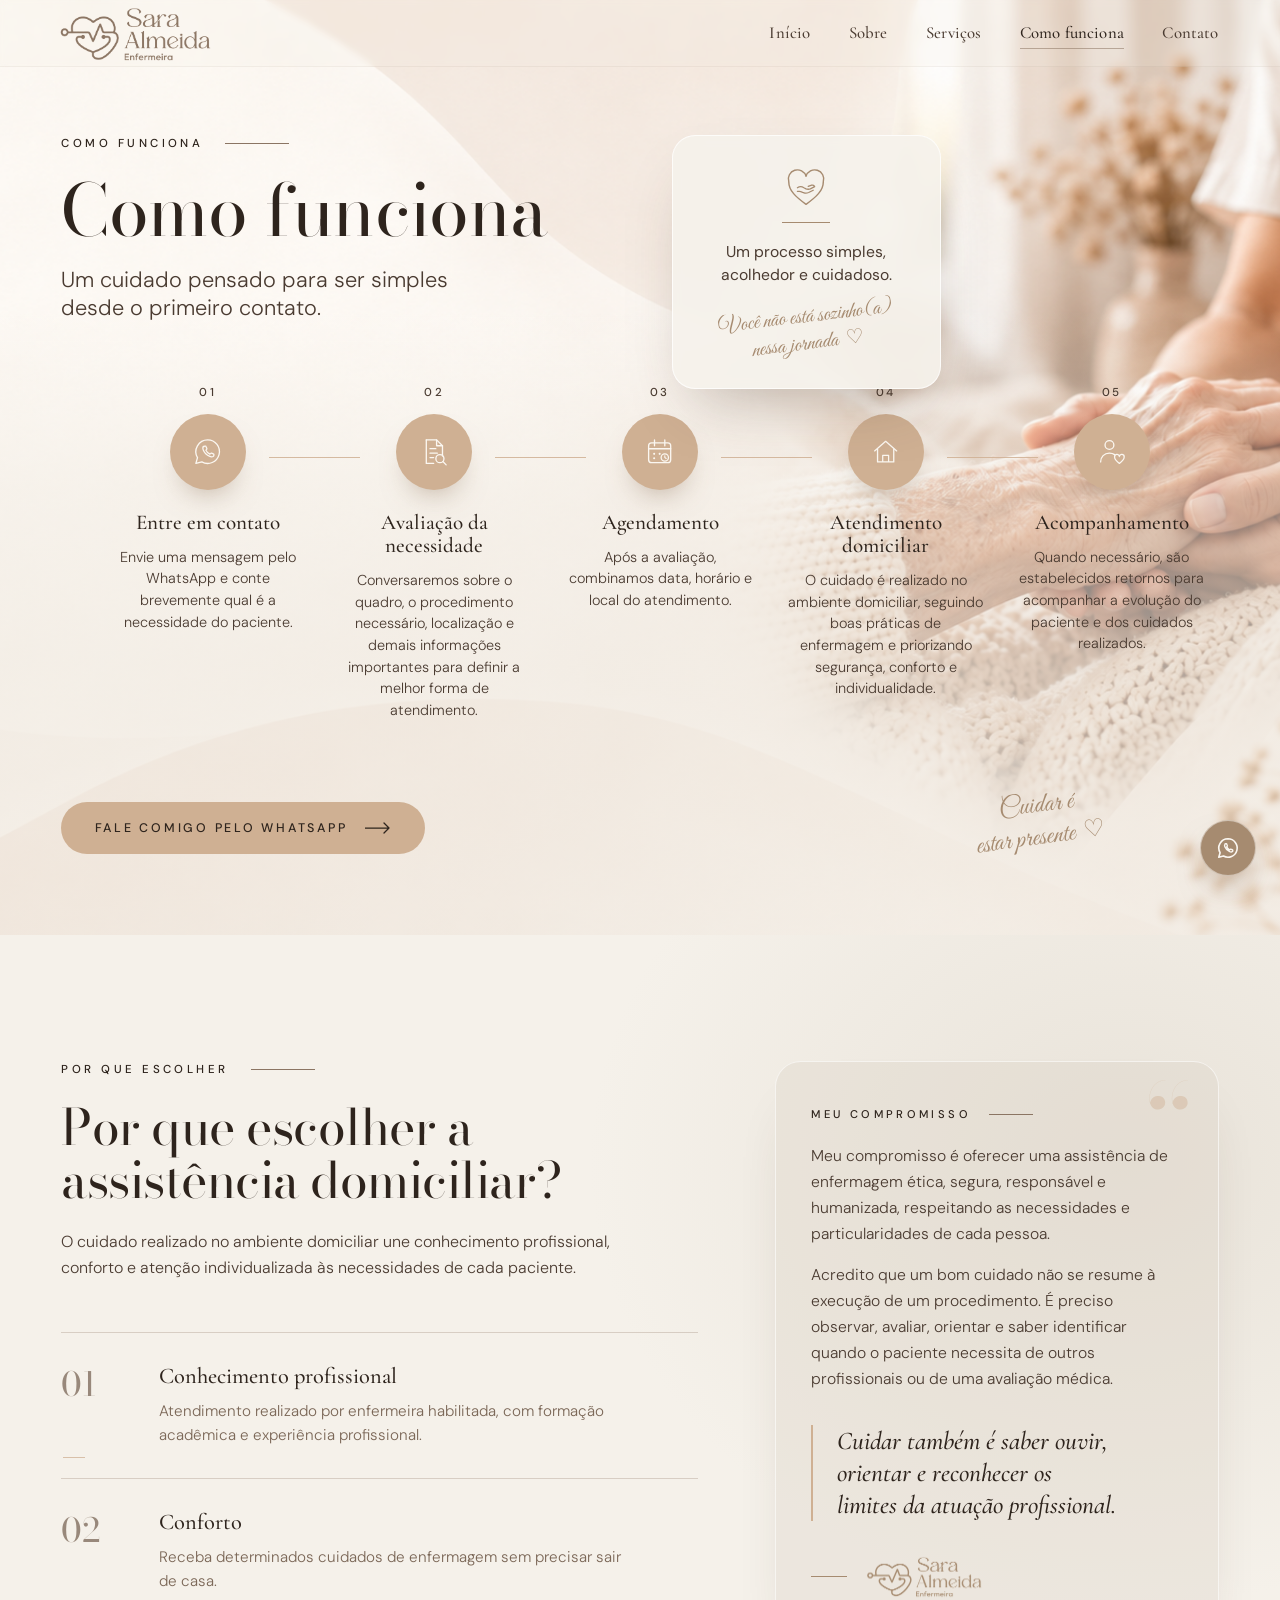
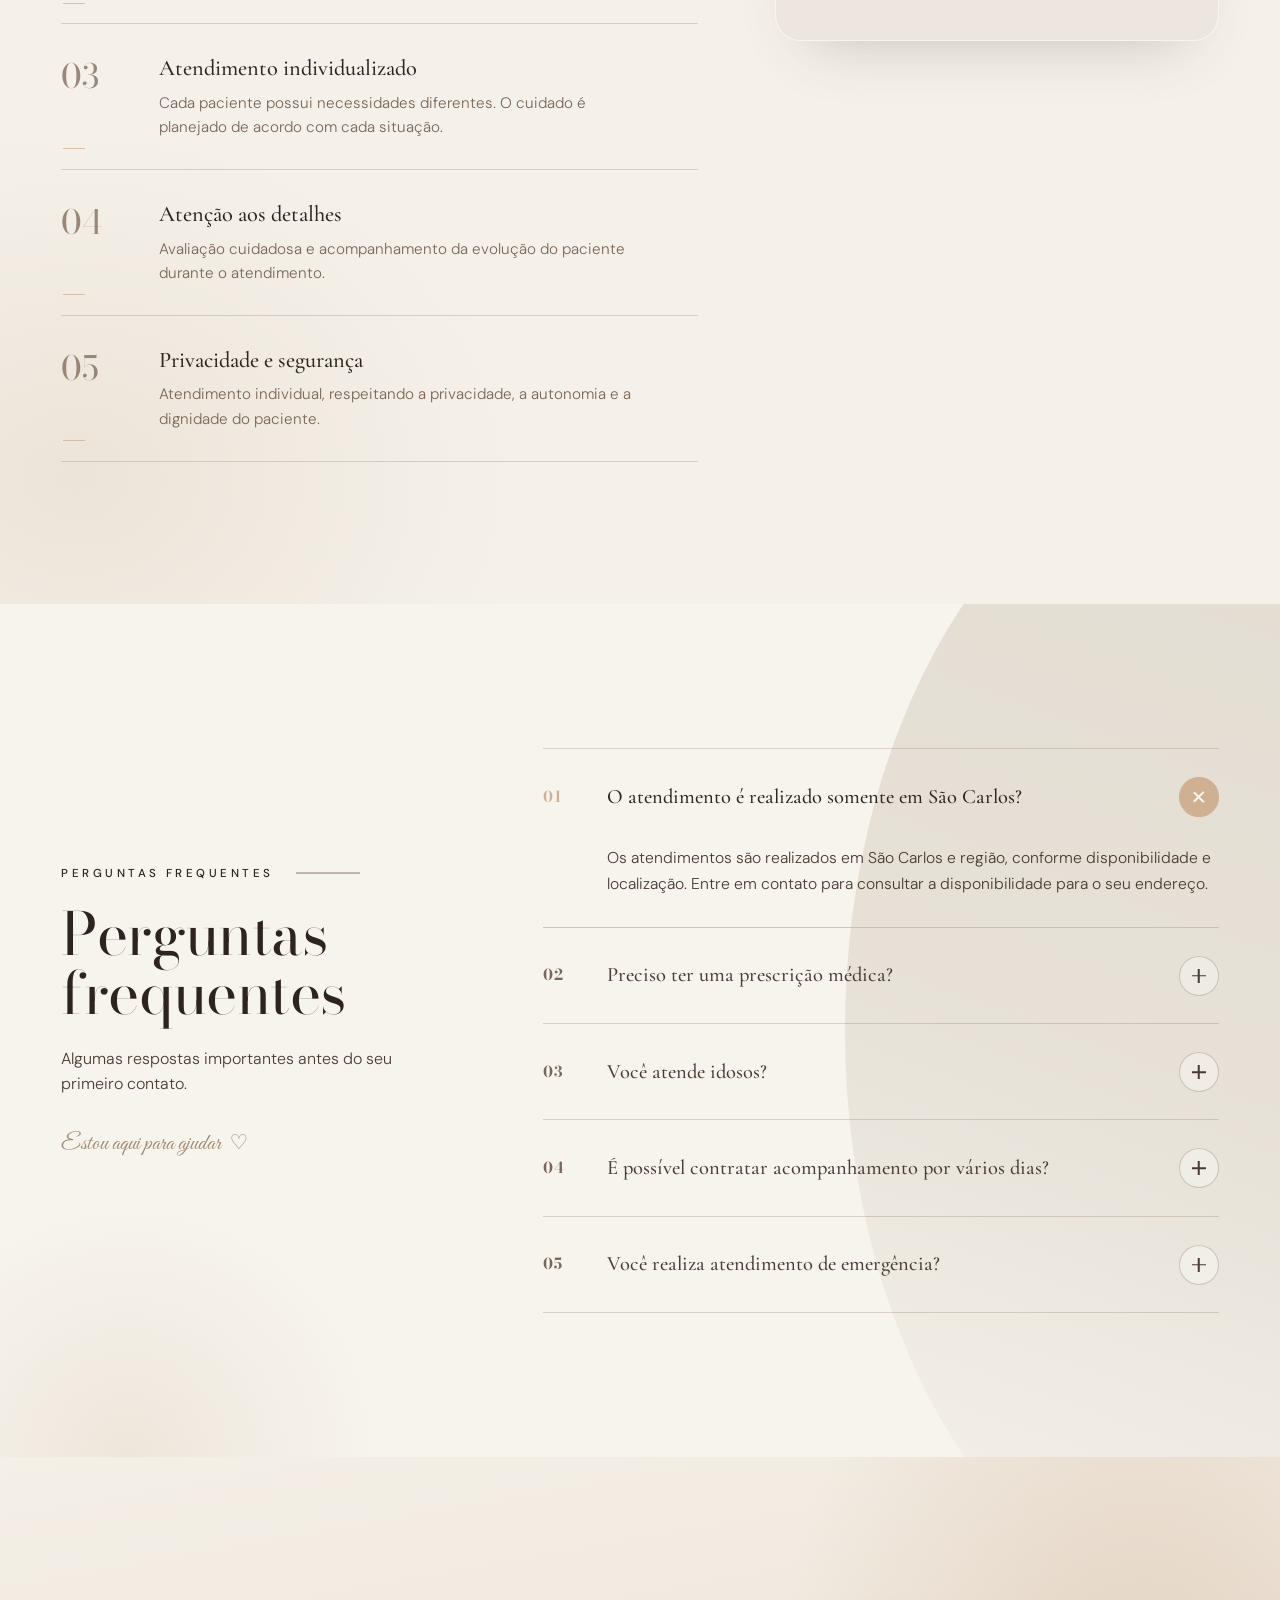
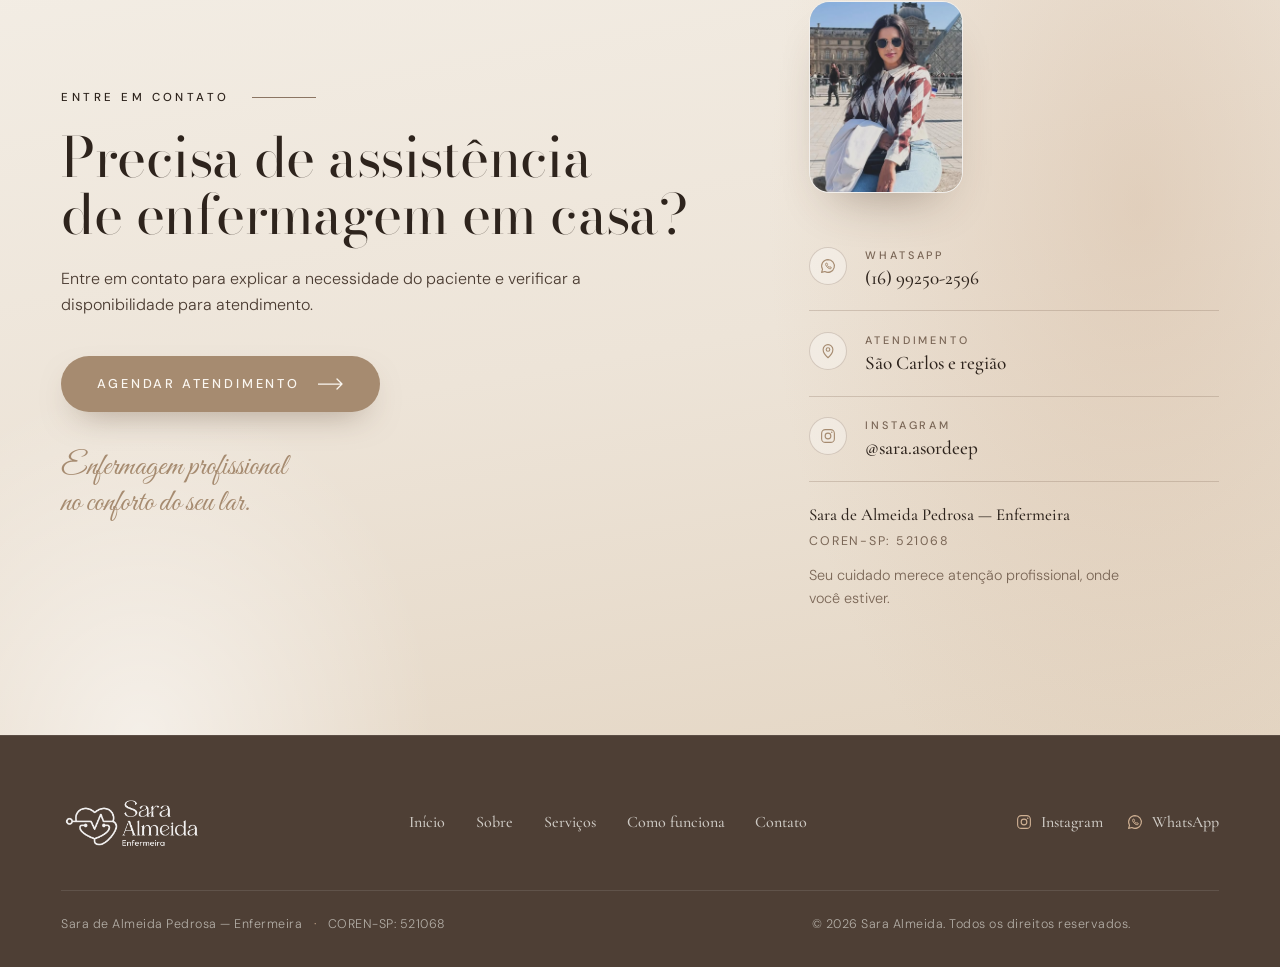
==== atendimento.html @ f7a23e8f "Site Sara Almeida: páginas index e atendimento com seções, carrosséis e animações - index.html: Hero" ====
<!DOCTYPE html>
<html lang="pt-BR">
<head>
  <meta charset="UTF-8">
  <meta name="viewport" content="width=device-width, initial-scale=1">
  <title>Como funciona o atendimento | Sara Almeida Enfermeira</title>
  <meta name="description" content="Entenda como funciona o atendimento domiciliar de enfermagem com Sara Almeida: contato, avaliação, agendamento, atendimento em casa e acompanhamento.">
  <meta name="theme-color" content="#EAE9E4">

  <link rel="preconnect" href="https://fonts.googleapis.com">
  <link rel="preconnect" href="https://fonts.gstatic.com" crossorigin>
  <link href="https://fonts.googleapis.com/css2?family=Cormorant+Garamond:ital,wght@0,400;0,500;0,600;1,400;1,500&family=Bodoni+Moda:opsz,wght@6..96,400;6..96,500&family=DM+Sans:wght@300;400;500&family=Great+Vibes&display=swap" rel="stylesheet">

  <link rel="stylesheet" href="css/styles.css">
</head>
<body class="page-atendimento">

  <!-- ===================== HEADER ===================== -->
  <header class="header" id="header">
    <div class="header__inner container">
      <a class="logo" href="index.html" aria-label="Sara Almeida – Enfermeira. Voltar ao início">
        <span class="logo__img" role="img" aria-hidden="true"></span>
      </a>

      <button class="nav-toggle" type="button" aria-label="Abrir menu" aria-expanded="false" aria-controls="nav">
        <span class="nav-toggle__bar"></span>
        <span class="nav-toggle__bar"></span>
      </button>

      <nav class="nav" id="nav" aria-label="Navegação principal">
        <ul class="nav__list">
          <li class="nav__item"><a class="nav__link" href="index.html">Início</a></li>
          <li class="nav__item"><a class="nav__link" href="index.html#sobre">Sobre</a></li>
          <li class="nav__item"><a class="nav__link" href="index.html#servicos">Serviços</a></li>
          <li class="nav__item"><a class="nav__link" href="atendimento.html#como-funciona">Como funciona</a></li>
          <li class="nav__item"><a class="nav__link" href="atendimento.html#contato">Contato</a></li>
        </ul>
      </nav>
    </div>
  </header>

  <main class="page-main">
    <!-- ===================== COMO FUNCIONA (seção 5) ===================== -->
    <section class="how" id="como-funciona" data-reveal="0.2">
      <div class="how__bg" aria-hidden="true"></div>
      <div class="how__inner container">

        <header class="how__head">
          <p class="how__label reveal reveal--label" style="--d: 0ms">
            <span>Como funciona</span><span class="how__label-line" aria-hidden="true"></span>
          </p>
          <h2 class="how__title reveal reveal--left reveal--quick" style="--d: 120ms">Como funciona</h2>
          <p class="how__subtitle reveal reveal--up-sm" style="--d: 260ms">Um cuidado pensado para ser simples <br class="how__br">desde o primeiro contato.</p>
        </header>

        <aside class="how__card reveal reveal--card" style="--d: 300ms" aria-label="Mensagem de acolhimento">
          <svg class="how__card-icon" viewBox="0 0 64 64" fill="none" aria-hidden="true">
            <path d="M32 56C18 46 8 37 8 24.5A11.5 11.5 0 0 1 32 17a11.5 11.5 0 0 1 24 7.5C56 37 46 46 32 56Z" stroke="currentColor" stroke-width="2" stroke-linejoin="round"/>
            <path d="M20 33c3-2 6-2 9 0l3 1.5c2 .8 4 .8 6 0l6-3c-.6-1.8-2.4-2.6-4.2-2l-4.8 1.6" stroke="currentColor" stroke-width="1.8" stroke-linecap="round" stroke-linejoin="round"/>
            <path d="M20 38h2.5c1.8 0 3.2.6 4.8 1.3l3 1c1.8.4 3.6 0 5.4-.7L42 36.5" stroke="currentColor" stroke-width="1.8" stroke-linecap="round" stroke-linejoin="round"/>
          </svg>
          <span class="how__card-line" aria-hidden="true"></span>
          <p class="how__card-text">Um processo simples, <br>acolhedor e cuidadoso.</p>
          <p class="how__card-script"><span class="how__script-clip">Você não está sozinho(a) <br>nessa jornada <span class="how__heart">♡</span></span></p>
        </aside>

        <ol class="steps" aria-label="Etapas do atendimento">
            <li class="step" style="--d: 350ms">
              <span class="step__num" aria-hidden="true">01</span>
              <span class="step__circle"><svg viewBox="0 0 48 48" fill="none" aria-hidden="true"><path d="M24 8a16 16 0 0 0-13.8 24.1L8 40l8.1-2.1A16 16 0 1 0 24 8Z" stroke="currentColor" stroke-width="1.8" stroke-linejoin="round"/><path d="M18.5 17.5c.4-.9 1-1 1.6-1h1c.4 0 .7.3.8.7l1 2.6c.1.4 0 .8-.3 1.1l-1 1.1c1.2 2.4 3 4.2 5.4 5.4l1.1-1c.3-.3.7-.4 1.1-.3l2.6 1c.4.1.7.4.7.8v1c0 .6-.1 1.2-1 1.6-1.4.7-3 .6-4.6 0-4.3-1.7-7.4-4.8-9-9-.6-1.6-.7-3.2 0-4.6Z" stroke="currentColor" stroke-width="1.7" stroke-linejoin="round"/></svg></span>
              <h3 class="step__title">Entre em contato</h3>
              <p class="step__text">Envie uma mensagem pelo WhatsApp e conte brevemente qual é a necessidade do paciente.</p>
            </li>
            <li class="step" style="--d: 550ms">
              <span class="step__num" aria-hidden="true">02</span>
              <span class="step__circle"><svg viewBox="0 0 48 48" fill="none" aria-hidden="true"><path d="M14 8h14l8 8v14" stroke="currentColor" stroke-width="1.8" stroke-linecap="round" stroke-linejoin="round"/><path d="M28 8v8h8M14 8v32h10" stroke="currentColor" stroke-width="1.8" stroke-linecap="round" stroke-linejoin="round"/><path d="M19 20h8M19 26h10M19 32h5" stroke="currentColor" stroke-width="1.7" stroke-linecap="round"/><circle cx="32.5" cy="33.5" r="5.5" stroke="currentColor" stroke-width="1.8"/><path d="m36.5 37.5 4.5 4.5" stroke="currentColor" stroke-width="1.8" stroke-linecap="round"/></svg></span>
              <h3 class="step__title">Avaliação da necessidade</h3>
              <p class="step__text">Conversaremos sobre o quadro, o procedimento necessário, localização e demais informações importantes para definir a melhor forma de atendimento.</p>
            </li>
            <li class="step" style="--d: 750ms">
              <span class="step__num" aria-hidden="true">03</span>
              <span class="step__circle"><svg viewBox="0 0 48 48" fill="none" aria-hidden="true"><rect x="9" y="12" width="30" height="27" rx="4" stroke="currentColor" stroke-width="1.8"/><path d="M9 20h30M17 8v8M31 8v8" stroke="currentColor" stroke-width="1.8" stroke-linecap="round"/><circle cx="16.5" cy="27" r="1.4" fill="currentColor"/><circle cx="24" cy="27" r="1.4" fill="currentColor"/><circle cx="16.5" cy="33" r="1.4" fill="currentColor"/><circle cx="31" cy="32" r="5" stroke="currentColor" stroke-width="1.7"/><path d="M31 29.5V32l1.8 1.2" stroke="currentColor" stroke-width="1.5" stroke-linecap="round"/></svg></span>
              <h3 class="step__title">Agendamento</h3>
              <p class="step__text">Após a avaliação, combinamos data, horário e local do atendimento.</p>
            </li>
            <li class="step" style="--d: 950ms">
              <span class="step__num" aria-hidden="true">04</span>
              <span class="step__circle"><svg viewBox="0 0 48 48" fill="none" aria-hidden="true"><path d="M9 23 24 10l15 13" stroke="currentColor" stroke-width="1.8" stroke-linecap="round" stroke-linejoin="round"/><path d="M13 20.5V38h22V20.5" stroke="currentColor" stroke-width="1.8" stroke-linecap="round" stroke-linejoin="round"/><path d="M20 38v-9h8v9" stroke="currentColor" stroke-width="1.7" stroke-linejoin="round"/></svg></span>
              <h3 class="step__title">Atendimento domiciliar</h3>
              <p class="step__text">O cuidado é realizado no ambiente domiciliar, seguindo boas práticas de enfermagem e priorizando segurança, conforto e individualidade.</p>
            </li>
            <li class="step" style="--d: 1150ms">
              <span class="step__num" aria-hidden="true">05</span>
              <span class="step__circle"><svg viewBox="0 0 48 48" fill="none" aria-hidden="true"><circle cx="21" cy="15" r="6" stroke="currentColor" stroke-width="1.8"/><path d="M9 38c0-7 5-12 12-12 3 0 5 .7 7 2" stroke="currentColor" stroke-width="1.8" stroke-linecap="round"/><path d="M34.5 40c-4-3-6.5-5.5-6.5-8.4a3.2 3.2 0 0 1 6.5-1 3.2 3.2 0 0 1 6.5 1c0 2.9-2.5 5.4-6.5 8.4Z" stroke="currentColor" stroke-width="1.7" stroke-linejoin="round"/></svg></span>
              <h3 class="step__title">Acompanhamento</h3>
              <p class="step__text">Quando necessário, são estabelecidos retornos para acompanhar a evolução do paciente e dos cuidados realizados.</p>
            </li>
        </ol>

        <div class="how__footer">
          <a class="btn btn--about btn--how reveal reveal--cta" style="--d: 1500ms" href="https://wa.me/5516992502596" target="_blank" rel="noopener noreferrer" aria-label="Fale comigo pelo WhatsApp (abre em nova aba)">
            <span class="btn__label">Fale comigo pelo WhatsApp</span>
            <svg class="btn__arrow" width="26" height="12" viewBox="0 0 26 12" fill="none" aria-hidden="true">
              <path d="M0 6h24M19 1l5 5-5 5" stroke="currentColor" stroke-width="1.25" stroke-linecap="round" stroke-linejoin="round"/>
            </svg>
          </a>
          <p class="how__script" aria-hidden="true"><span class="how__script-clip">Cuidar é <br>estar presente <span class="how__heart">♡</span></span></p>
        </div>

      </div>
    </section>

    <!-- ===================== PRÓXIMAS SEÇÕES (estrutura reservada) ===================== -->
    <!-- ===================== POR QUE ESCOLHER + MEU COMPROMISSO (seção 6) ===================== -->
    <section class="why" id="diferenciais" data-reveal="0.2">
      <div class="why__inner container">

        <div class="why__content">
          <p class="why__label reveal reveal--label-sm" style="--d: 0ms">
            <span>Por que escolher</span><span class="why__label-line" aria-hidden="true"></span>
          </p>
          <h2 class="why__title reveal reveal--left reveal--quick" style="--d: 120ms">Por que escolher a <br class="why__br">assistência domiciliar?</h2>
          <p class="why__intro reveal reveal--up-xs" style="--d: 240ms">O cuidado realizado no ambiente domiciliar une conhecimento profissional, conforto e atenção individualizada às necessidades de cada paciente.</p>

          <ol class="why__list" aria-label="Diferenciais da assistência domiciliar">
            <li class="why__item" style="--d: 300ms">
              <span class="why__num" aria-hidden="true">01</span>
              <div class="why__body">
                <h3 class="why__item-title">Conhecimento profissional</h3>
                <p class="why__item-text">Atendimento realizado por enfermeira habilitada, com formação acadêmica e experiência profissional.</p>
              </div>
            </li>
            <li class="why__item" style="--d: 430ms">
              <span class="why__num" aria-hidden="true">02</span>
              <div class="why__body">
                <h3 class="why__item-title">Conforto</h3>
                <p class="why__item-text">Receba determinados cuidados de enfermagem sem precisar sair de casa.</p>
              </div>
            </li>
            <li class="why__item" style="--d: 560ms">
              <span class="why__num" aria-hidden="true">03</span>
              <div class="why__body">
                <h3 class="why__item-title">Atendimento individualizado</h3>
                <p class="why__item-text">Cada paciente possui necessidades diferentes. O cuidado é planejado de acordo com cada situação.</p>
              </div>
            </li>
            <li class="why__item" style="--d: 690ms">
              <span class="why__num" aria-hidden="true">04</span>
              <div class="why__body">
                <h3 class="why__item-title">Atenção aos detalhes</h3>
                <p class="why__item-text">Avaliação cuidadosa e acompanhamento da evolução do paciente durante o atendimento.</p>
              </div>
            </li>
            <li class="why__item" style="--d: 820ms">
              <span class="why__num" aria-hidden="true">05</span>
              <div class="why__body">
                <h3 class="why__item-title">Privacidade e segurança</h3>
                <p class="why__item-text">Atendimento individual, respeitando a privacidade, a autonomia e a dignidade do paciente.</p>
              </div>
            </li>
          </ol>
        </div>

        <aside class="why__aside">
          <div class="commit reveal reveal--commit" id="compromisso" style="--d: 320ms">
            <span class="commit__quote" aria-hidden="true">“</span>
            <p class="commit__label">
              <span>Meu compromisso</span><span class="commit__label-line" aria-hidden="true"></span>
            </p>
            <p class="commit__text">Meu compromisso é oferecer uma assistência de enfermagem ética, segura, responsável e humanizada, respeitando as necessidades e particularidades de cada pessoa.</p>
            <p class="commit__text">Acredito que um bom cuidado não se resume à execução de um procedimento. É preciso observar, avaliar, orientar e saber identificar quando o paciente necessita de outros profissionais ou de uma avaliação médica.</p>
            <blockquote class="commit__highlight">
              <p class="commit__clip">Cuidar também é saber ouvir, orientar e reconhecer os limites da atuação profissional.</p>
            </blockquote>
            <p class="commit__sign">
              <span class="commit__logo" role="img" aria-label="Sara Almeida, Enfermeira"></span>
            </p>
          </div>
        </aside>

      </div>
    </section>
    <!-- ===================== PERGUNTAS FREQUENTES (seção 7) ===================== -->
    <section class="faq" id="faq" data-reveal="0.2">
      <div class="faq__inner container">

        <div class="faq__head">
          <p class="faq__label reveal reveal--label-sm" style="--d: 0ms">
            <span>Perguntas frequentes</span><span class="faq__label-line" aria-hidden="true"></span>
          </p>
          <h2 class="faq__title reveal reveal--left reveal--quick" style="--d: 120ms">Perguntas <br class="faq__br">frequentes</h2>
          <p class="faq__support reveal reveal--up-xs" style="--d: 240ms">Algumas respostas importantes antes do seu primeiro contato.</p>
          <p class="faq__script reveal reveal--up-xs" style="--d: 420ms" aria-hidden="true">Estou aqui para ajudar <span class="faq__heart">♡</span></p>
        </div>

        <div class="faq__list-wrap">
          <ol class="faq__list">
            <li class="faq__item is-open" style="--d: 250ms">
              <h3 class="faq__heading">
                <button class="faq__trigger" type="button" id="faq-q1" aria-expanded="true" aria-controls="faq-a1">
                  <span class="faq__num" aria-hidden="true">01</span>
                  <span class="faq__question">O atendimento é realizado somente em São Carlos?</span>
                  <span class="faq__icon" aria-hidden="true"><span></span><span></span></span>
                </button>
              </h3>
              <div class="faq__panel" id="faq-a1" role="region" aria-labelledby="faq-q1">
                <div class="faq__panel-inner">
                  <p class="faq__answer">Os atendimentos são realizados em São Carlos e região, conforme disponibilidade e localização. Entre em contato para consultar a disponibilidade para o seu endereço.</p>
                </div>
              </div>
            </li>
            <li class="faq__item" style="--d: 370ms">
              <h3 class="faq__heading">
                <button class="faq__trigger" type="button" id="faq-q2" aria-expanded="false" aria-controls="faq-a2">
                  <span class="faq__num" aria-hidden="true">02</span>
                  <span class="faq__question">Preciso ter uma prescrição médica?</span>
                  <span class="faq__icon" aria-hidden="true"><span></span><span></span></span>
                </button>
              </h3>
              <div class="faq__panel" id="faq-a2" role="region" aria-labelledby="faq-q2" aria-hidden="true">
                <div class="faq__panel-inner">
                  <p class="faq__answer">A necessidade de prescrição depende do procedimento ou cuidado solicitado. Durante o contato inicial, será orientado quais documentos e informações são necessários para cada atendimento.</p>
                </div>
              </div>
            </li>
            <li class="faq__item" style="--d: 490ms">
              <h3 class="faq__heading">
                <button class="faq__trigger" type="button" id="faq-q3" aria-expanded="false" aria-controls="faq-a3">
                  <span class="faq__num" aria-hidden="true">03</span>
                  <span class="faq__question">Você atende idosos?</span>
                  <span class="faq__icon" aria-hidden="true"><span></span><span></span></span>
                </button>
              </h3>
              <div class="faq__panel" id="faq-a3" role="region" aria-labelledby="faq-q3" aria-hidden="true">
                <div class="faq__panel-inner">
                  <p class="faq__answer">Sim. A assistência domiciliar pode ser realizada para idosos que necessitem de cuidados de enfermagem, desde que a necessidade esteja dentro do escopo do atendimento oferecido.</p>
                </div>
              </div>
            </li>
            <li class="faq__item" style="--d: 610ms">
              <h3 class="faq__heading">
                <button class="faq__trigger" type="button" id="faq-q4" aria-expanded="false" aria-controls="faq-a4">
                  <span class="faq__num" aria-hidden="true">04</span>
                  <span class="faq__question">É possível contratar acompanhamento por vários dias?</span>
                  <span class="faq__icon" aria-hidden="true"><span></span><span></span></span>
                </button>
              </h3>
              <div class="faq__panel" id="faq-a4" role="region" aria-labelledby="faq-q4" aria-hidden="true">
                <div class="faq__panel-inner">
                  <p class="faq__answer">Sim, dependendo da necessidade do paciente. O formato do acompanhamento é definido após avaliação da demanda.</p>
                </div>
              </div>
            </li>
            <li class="faq__item faq__item--alert" style="--d: 730ms">
              <h3 class="faq__heading">
                <button class="faq__trigger" type="button" id="faq-q5" aria-expanded="false" aria-controls="faq-a5">
                  <span class="faq__num" aria-hidden="true">05</span>
                  <span class="faq__question">Você realiza atendimento de emergência?</span>
                  <span class="faq__icon" aria-hidden="true"><span></span><span></span></span>
                </button>
              </h3>
              <div class="faq__panel" id="faq-a5" role="region" aria-labelledby="faq-q5" aria-hidden="true">
                <div class="faq__panel-inner">
                  <p class="faq__answer"><svg class="faq__alert-icon" viewBox="0 0 24 24" fill="none" aria-hidden="true"><circle cx="12" cy="12" r="10" stroke="currentColor" stroke-width="1.4"/><path d="M12 7.5v5.5" stroke="currentColor" stroke-width="1.6" stroke-linecap="round"/><circle cx="12" cy="16.4" r="0.9" fill="currentColor"/></svg> Não. A assistência domiciliar não substitui um serviço de emergência. Em situações de urgência ou emergência, deve-se procurar imediatamente um serviço de atendimento emergencial ou acionar o <strong>SAMU pelo 192</strong>.</p>
                </div>
              </div>
            </li>
          </ol>
        </div>

      </div>
    </section>
    <!-- ===================== CONTATO / CTA FINAL (seção 8) ===================== -->
    <section class="contact" id="contato" data-reveal="0.2">
      <div class="contact__inner container">

        <div class="contact__main">
          <p class="contact__label reveal reveal--label-sm" style="--d: 0ms">
            <span>Entre em contato</span><span class="contact__label-line" aria-hidden="true"></span>
          </p>
          <h2 class="contact__title reveal reveal--left reveal--quick" style="--d: 120ms">Precisa de assistência <br class="contact__br">de enfermagem em casa?</h2>
          <p class="contact__text reveal reveal--up-xs" style="--d: 240ms">Entre em contato para explicar a necessidade do paciente e verificar a disponibilidade para atendimento.</p>

          <a class="btn btn--cta reveal reveal--cta" style="--d: 380ms" href="https://wa.me/5516992502596" target="_blank" rel="noopener noreferrer" aria-label="Agendar atendimento pelo WhatsApp">
            <span class="btn__label">Agendar atendimento</span>
            <svg class="btn__arrow" width="26" height="12" viewBox="0 0 26 12" fill="none" aria-hidden="true">
              <path d="M0 6h24M19 1l5 5-5 5" stroke="currentColor" stroke-width="1.25" stroke-linecap="round" stroke-linejoin="round"/>
            </svg>
          </a>

          <p class="contact__script reveal reveal--up-xs" style="--d: 560ms">Enfermagem profissional <br class="contact__br-script">no conforto do seu lar.</p>
        </div>

        <aside class="contact__aside" aria-label="Informações de contato">
          <figure class="contact__portrait reveal reveal--card" style="--d: 200ms">
            <img src="Assets/img - Sara - 1.jpeg" alt="Sara Almeida, enfermeira" style="object-position: 50% 18%" loading="lazy" decoding="async">
          </figure>

          <ul class="contact__list">
            <li class="contact__item" style="--d: 300ms">
              <span class="contact__icon" aria-hidden="true"><svg viewBox="0 0 24 24" fill="none" aria-hidden="true"><path d="M12 3.5a8.5 8.5 0 0 0-7.3 12.8L3.5 20.5l4.3-1.1A8.5 8.5 0 1 0 12 3.5Z" stroke="currentColor" stroke-width="1.5" stroke-linejoin="round"/><path d="M9.1 8.6c.2-.5.5-.5.8-.5h.5c.2 0 .4.1.5.4l.5 1.3c.1.2 0 .4-.1.6l-.5.6c.6 1.2 1.5 2.1 2.7 2.7l.6-.5c.2-.2.4-.2.6-.1l1.3.5c.3.1.4.3.4.5v.5c0 .3-.1.6-.5.8-.7.4-1.5.3-2.3 0-2.1-.9-3.7-2.4-4.5-4.5-.3-.8-.4-1.6 0-2.3Z" stroke="currentColor" stroke-width="1.3" stroke-linejoin="round"/></svg></span>
              <div>
                <span class="contact__key">WhatsApp</span>
                <a class="contact__value" href="https://wa.me/5516992502596" target="_blank" rel="noopener noreferrer" aria-label="Falar com Sara pelo WhatsApp: (16) 99250-2596 (abre em nova aba)">(16) 99250-2596</a>
              </div>
            </li>
            <li class="contact__item" style="--d: 420ms">
              <span class="contact__icon" aria-hidden="true"><svg viewBox="0 0 24 24" fill="none" aria-hidden="true"><path d="M12 21s6.5-5.6 6.5-11A6.5 6.5 0 0 0 5.5 10c0 5.4 6.5 11 6.5 11Z" stroke="currentColor" stroke-width="1.5" stroke-linejoin="round"/><circle cx="12" cy="10" r="2.4" stroke="currentColor" stroke-width="1.5"/></svg></span>
              <div>
                <span class="contact__key">Atendimento</span>
                <span class="contact__value">São Carlos e região</span>
              </div>
            </li>
            <li class="contact__item" style="--d: 540ms">
              <span class="contact__icon" aria-hidden="true"><svg viewBox="0 0 24 24" fill="none" aria-hidden="true"><rect x="3.5" y="3.5" width="17" height="17" rx="5" stroke="currentColor" stroke-width="1.5"/><circle cx="12" cy="12" r="3.8" stroke="currentColor" stroke-width="1.5"/><circle cx="17" cy="7" r="1" fill="currentColor"/></svg></span>
              <div>
                <span class="contact__key">Instagram</span>
                <a class="contact__value" href="https://www.instagram.com/sara.asordeep?stkn=MTVyc2oydzE3dmZpdg==" target="_blank" rel="noopener noreferrer" aria-label="Instagram @sara.asordeep (abre em nova aba)">@sara.asordeep</a>
              </div>
            </li>
          </ul>

          <div class="contact__pro contact__item" style="--d: 660ms">
            <p class="contact__name">Sara de Almeida Pedrosa — Enfermeira</p>
            <p class="contact__coren">COREN-SP: 521068</p>
            <p class="contact__note">Seu cuidado merece atenção profissional, onde você estiver.</p>
          </div>
        </aside>

      </div>
    </section>
  </main>

  <!-- ===================== FOOTER ===================== -->
  <footer class="footer">
    <div class="footer__inner container">
      <div class="footer__top">
        <a class="footer__brand" href="index.html" aria-label="Sara Almeida – Enfermeira. Voltar ao início">
          <img class="footer__logo" src="Assets/img-logo.png" alt="Sara Almeida, Enfermeira">
        </a>

        <nav class="footer__nav" aria-label="Navegação do rodapé">
          <a href="index.html">Início</a>
          <a href="index.html#sobre">Sobre</a>
          <a href="index.html#servicos">Serviços</a>
          <a href="atendimento.html#como-funciona">Como funciona</a>
          <a href="atendimento.html#contato">Contato</a>
        </nav>

        <div class="footer__social">
          <a href="https://www.instagram.com/sara.asordeep?stkn=MTVyc2oydzE3dmZpdg==" target="_blank" rel="noopener noreferrer" aria-label="Instagram @sara.asordeep (abre em nova aba)"><svg viewBox="0 0 24 24" fill="none" aria-hidden="true"><rect x="3.5" y="3.5" width="17" height="17" rx="5" stroke="currentColor" stroke-width="1.5"/><circle cx="12" cy="12" r="3.8" stroke="currentColor" stroke-width="1.5"/><circle cx="17" cy="7" r="1" fill="currentColor"/></svg><span>Instagram</span></a>
          <a href="https://wa.me/5516992502596" target="_blank" rel="noopener noreferrer" aria-label="Falar com Sara pelo WhatsApp (abre em nova aba)"><svg viewBox="0 0 24 24" fill="none" aria-hidden="true"><path d="M12 3.5a8.5 8.5 0 0 0-7.3 12.8L3.5 20.5l4.3-1.1A8.5 8.5 0 1 0 12 3.5Z" stroke="currentColor" stroke-width="1.5" stroke-linejoin="round"/><path d="M9.1 8.6c.2-.5.5-.5.8-.5h.5c.2 0 .4.1.5.4l.5 1.3c.1.2 0 .4-.1.6l-.5.6c.6 1.2 1.5 2.1 2.7 2.7l.6-.5c.2-.2.4-.2.6-.1l1.3.5c.3.1.4.3.4.5v.5c0 .3-.1.6-.5.8-.7.4-1.5.3-2.3 0-2.1-.9-3.7-2.4-4.5-4.5-.3-.8-.4-1.6 0-2.3Z" stroke="currentColor" stroke-width="1.3" stroke-linejoin="round"/></svg><span>WhatsApp</span></a>
        </div>
      </div>

      <div class="footer__bottom">
        <p class="footer__pro">Sara de Almeida Pedrosa — Enfermeira <span class="footer__sep" aria-hidden="true">·</span> COREN-SP: 521068</p>
        <p class="footer__copy">© 2026 Sara Almeida. Todos os direitos reservados.</p>
      </div>
    </div>
  </footer>

  <!-- WhatsApp flutuante -->
  <a class="wa-float" href="https://wa.me/5516992502596" target="_blank" rel="noopener noreferrer" aria-label="Falar com Sara pelo WhatsApp"><svg viewBox="0 0 24 24" fill="none" aria-hidden="true"><path d="M12 3.5a8.5 8.5 0 0 0-7.3 12.8L3.5 20.5l4.3-1.1A8.5 8.5 0 1 0 12 3.5Z" stroke="currentColor" stroke-width="1.5" stroke-linejoin="round"/><path d="M9.1 8.6c.2-.5.5-.5.8-.5h.5c.2 0 .4.1.5.4l.5 1.3c.1.2 0 .4-.1.6l-.5.6c.6 1.2 1.5 2.1 2.7 2.7l.6-.5c.2-.2.4-.2.6-.1l1.3.5c.3.1.4.3.4.5v.5c0 .3-.1.6-.5.8-.7.4-1.5.3-2.3 0-2.1-.9-3.7-2.4-4.5-4.5-.3-.8-.4-1.6 0-2.3Z" stroke="currentColor" stroke-width="1.3" stroke-linejoin="round"/></svg></a>

  <script src="js/main.js" defer></script>
</body>
</html>
---- css/styles.css ----
@charset "UTF-8";

/* =====================================================================
   TOKENS
   ===================================================================== */
:root {
  /* Identidade */
  --sand: #D9D1C4;
  --linen: #DFD9CD;
  --caramel: #CFB093;
  --taupe: #D6C2AA;
  --ivory: #EAE9E4;

  /* Derivados */
  --cream: #F5F1EA;
  --cream-rgb: 240, 234, 225;
  --caramel-deep: #A68B70;
  --caramel-deeper: #957A5F;
  --caramel-hover: #C4A385;

  --ink: #2E241D;
  --ink-soft: #4A3B31;
  --ink-muted: #7A6656;
  --ink-line: #8B7563;

  /* Tipografia */
  --font-serif: "Cormorant Garamond", "Times New Roman", serif;
  --font-display: "Bodoni Moda", "Didot", "Cormorant Garamond", serif;
  --font-sans: "DM Sans", system-ui, -apple-system, "Segoe UI", sans-serif;
  --font-script: "Great Vibes", cursive;

  /* Layout */
  --gutter: clamp(20px, 4.8vw, 80px);
  --header-h: clamp(64px, 5.2vw, 76px);

  /* Motion */
  --ease-out: cubic-bezier(0.16, 1, 0.3, 1);
  --dur: 1000ms;
}

/* =====================================================================
   BASE
   ===================================================================== */
*, *::before, *::after { box-sizing: border-box; }

html {
  scroll-behavior: smooth;
  -webkit-text-size-adjust: 100%;
}

body {
  margin: 0;
  font-family: var(--font-sans);
  font-weight: 400;
  color: var(--ink);
  background: var(--cream);
  line-height: 1.5;
  overflow-x: hidden;
  -webkit-font-smoothing: antialiased;
  -moz-osx-font-smoothing: grayscale;
}

img { display: block; max-width: 100%; }
a { color: inherit; text-decoration: none; }
ul { margin: 0; padding: 0; list-style: none; }
h1, h2, p { margin: 0; }
button { font: inherit; color: inherit; background: none; border: 0; padding: 0; cursor: pointer; }

:focus-visible {
  outline: 2px solid var(--caramel-deep);
  outline-offset: 4px;
  border-radius: 4px;
}

.container {
  width: 100%;
  padding-inline: var(--gutter);
}

/* =====================================================================
   ENTRADA DE PÁGINA (index ↔ atendimento)
   ===================================================================== */
.page-main {
  opacity: 0;
  transform: translateY(8px);
  transition: opacity 600ms var(--ease-out), transform 600ms var(--ease-out);
}
.is-page-ready .page-main { opacity: 1; transform: none; }

/* Seções ainda não construídas em atendimento.html */
.upcoming:empty { display: block; }

/* =====================================================================
   HEADER
   ===================================================================== */
.header {
  position: fixed;
  inset: 0 0 auto 0;
  z-index: 50;
  height: var(--header-h);
  background: rgba(var(--cream-rgb), 0.16);
  -webkit-backdrop-filter: blur(3px);
  backdrop-filter: blur(3px);
  border-bottom: 1px solid rgba(80, 60, 45, 0.05);
  transition: background 500ms ease, box-shadow 500ms ease, backdrop-filter 500ms ease;
}
.header.is-scrolled {
  background: rgba(var(--cream-rgb), 0.82);
  -webkit-backdrop-filter: blur(12px);
  backdrop-filter: blur(12px);
  box-shadow: 0 1px 24px rgba(60, 40, 25, 0.06);
}

.header__inner {
  height: 100%;
  display: flex;
  align-items: center;
  justify-content: space-between;
  gap: 24px;
}

/* Logo (asset branco tingido via mask para reproduzir o marrom da referência) */
.logo {
  display: block;
  flex: 0 0 auto;
  margin-left: -6px;                        /* compensa o respiro interno do PNG da logo */
  opacity: 0;
  transform: translateY(-14px);
  transition: opacity 900ms var(--ease-out), transform 900ms var(--ease-out);
}
.logo__img {
  display: block;
  width: clamp(150px, 12.5vw, 184px);
  aspect-ratio: 1958 / 803;
  background-color: var(--ink-line);
  -webkit-mask: url("../Assets/img-logo.png") center / contain no-repeat;
  mask: url("../Assets/img-logo.png") center / contain no-repeat;
}

/* Navegação */
.nav {
  display: flex;
  align-items: center;
  gap: clamp(24px, 2.8vw, 46px);
}
.nav__list {
  display: flex;
  align-items: center;
  gap: clamp(24px, 3vw, 50px);
}
.nav__item {
  opacity: 0;
  transform: translateY(-8px);
  transition: opacity 700ms var(--ease-out), transform 700ms var(--ease-out);
  transition-delay: calc(250ms + var(--i, 0) * 110ms);
}
.nav__item:nth-child(1) { --i: 0; }
.nav__item:nth-child(2) { --i: 1; }
.nav__item:nth-child(3) { --i: 2; }
.nav__item:nth-child(4) { --i: 3; }
.nav__item:nth-child(5) { --i: 4; }

.nav__link {
  position: relative;
  font-family: var(--font-serif);
  font-size: clamp(1.05rem, 1.15vw, 1.25rem);
  font-weight: 500;
  letter-spacing: 0.01em;
  color: var(--ink-soft);
  padding: 6px 0;
}
.nav__link::after {
  content: "";
  position: absolute;
  left: 0;
  bottom: 0;
  width: 100%;
  height: 1px;
  background: var(--ink-line);
  transform: scaleX(0);
  transform-origin: left center;
  transition: transform 400ms var(--ease-out);
}
.nav__link:hover::after,
.nav__link:focus-visible::after { transform: scaleX(1); }
.nav__link.is-active { color: var(--ink); }
.nav__link.is-active::after { transform: scaleX(1); opacity: 0.55; }

/* Hamburger (somente mobile) */
.nav-toggle {
  display: none;
  width: 44px;
  height: 44px;
  align-items: center;
  justify-content: center;
  flex-direction: column;
  gap: 6px;
  margin-right: -8px;
}
.nav-toggle__bar {
  display: block;
  width: 24px;
  height: 1.5px;
  background: var(--ink-soft);
  transition: transform 400ms var(--ease-out);
}
.nav-toggle[aria-expanded="true"] .nav-toggle__bar:nth-child(1) { transform: translateY(3.75px) rotate(45deg); }
.nav-toggle[aria-expanded="true"] .nav-toggle__bar:nth-child(2) { transform: translateY(-3.75px) rotate(-45deg); }

/* Estado carregado */
.is-loaded .logo { opacity: 1; transform: none; }
.is-loaded .nav__item { opacity: 1; transform: none; }

/* =====================================================================
   BOTÕES
   ===================================================================== */
.btn {
  display: inline-flex;
  align-items: center;
  gap: 18px;
  border-radius: 999px;
  white-space: nowrap;
  transition: transform 300ms var(--ease-out), background-color 300ms ease, box-shadow 300ms ease;
}
.btn__arrow {
  flex: 0 0 auto;
  transition: transform 300ms var(--ease-out);
}
.btn:hover,
.btn:focus-visible { transform: translateY(-2px); }
.btn:hover .btn__arrow,
.btn:focus-visible .btn__arrow { transform: translateX(5px); }

.btn--hero {
  font-family: var(--font-serif);
  font-size: clamp(1.1rem, 1.35vw, 1.4rem);
  font-weight: 500;
  color: #FBF7F1;
  background: var(--caramel-deep);
  padding: clamp(15px, 1.4vw, 21px) clamp(28px, 2.4vw, 40px);
  box-shadow: 0 10px 30px -14px rgba(90, 65, 45, 0.45);
}
.btn--hero:hover,
.btn--hero:focus-visible {
  background: var(--caramel-deeper);
  box-shadow: 0 14px 34px -14px rgba(90, 65, 45, 0.55);
}

.btn--about {
  font-family: var(--font-sans);
  font-size: clamp(0.78rem, 0.85vw, 0.9rem);
  font-weight: 500;
  letter-spacing: 0.22em;
  text-transform: uppercase;
  color: var(--ink);
  background: var(--caramel);
  padding: clamp(16px, 1.3vw, 20px) clamp(28px, 2.5vw, 42px);
}
.btn--about:hover,
.btn--about:focus-visible { background: var(--caramel-hover); }

/* =====================================================================
   HERO
   ===================================================================== */
.hero {
  position: relative;
  min-height: 100vh;
  min-height: 100svh;
  overflow: hidden;
  isolation: isolate;
  display: flex;
}

.hero__bg {
  position: absolute;
  inset: -48px 0 0 0;
  z-index: -2;
  background: url("../Assets/fundo - hero.png") 62% 50% / cover no-repeat;
}

/* Véu claro reproduzindo o fade do lado esquerdo da referência */
.hero__veil {
  position: absolute;
  inset: 0;
  z-index: -1;
  pointer-events: none;
  background:
    linear-gradient(90deg,
      rgba(var(--cream-rgb), 0.86) 0%,
      rgba(var(--cream-rgb), 0.70) 26%,
      rgba(var(--cream-rgb), 0.30) 46%,
      rgba(var(--cream-rgb), 0.00) 62%),
    linear-gradient(180deg,
      rgba(var(--cream-rgb), 0.28) 0%,
      rgba(var(--cream-rgb), 0.00) 30%),
    rgba(var(--cream-rgb), 0.10);
}

.hero__inner {
  position: relative;
  display: flex;
  flex-direction: column;
  justify-content: center;
  width: 100%;
  min-height: 100vh;
  min-height: 100svh;
  padding-top: var(--header-h);
  padding-bottom: clamp(140px, 18vh, 200px);
}

.hero__content {
  max-width: min(46vw, 760px);
  transform: translateY(-2vh);
}

.hero__line {
  display: block;
  width: clamp(60px, 5.4vw, 90px);
  height: 1px;
  background: var(--ink-line);
  margin-bottom: clamp(32px, 4.2vw, 64px);
  transform: scaleX(0);
  transform-origin: left center;
  transition: transform 1100ms var(--ease-out);
  transition-delay: 300ms;
}

.hero__title {
  font-family: var(--font-serif);
  font-weight: 500;
  font-size: clamp(2.6rem, 4.45vw, 4.75rem);
  line-height: 1.04;
  letter-spacing: -0.005em;
  color: var(--ink);
  text-wrap: balance;
}

.hero__subtitle {
  margin-top: clamp(16px, 1.9vw, 30px);
  font-family: var(--font-sans);
  font-weight: 300;
  font-size: clamp(1.05rem, 1.55vw, 1.6rem);
  letter-spacing: 0.06em;
  color: var(--ink-muted);
}

.hero__content .btn--hero {
  margin-top: clamp(28px, 3.4vw, 54px);
}

/* Palavras discretas na parte inferior */
.hero__tags {
  position: absolute;
  left: var(--gutter);
  bottom: clamp(56px, 11vh, 110px);
  padding-left: 30px;
  border-left: 1px solid rgba(139, 117, 99, 0.55);
  font-size: clamp(0.66rem, 0.75vw, 0.8rem);
  font-weight: 400;
  letter-spacing: 0.26em;
  text-transform: uppercase;
  color: var(--ink-muted);
  line-height: 2.1;
  opacity: 0;
  transition: opacity 1200ms ease 1500ms;
}

/* Frase cursiva discreta (canto inferior direito) */
.hero__script {
  position: absolute;
  right: clamp(24px, 4vw, 70px);
  bottom: clamp(56px, 10vh, 100px);
  font-family: var(--font-script);
  font-size: clamp(1.4rem, 1.9vw, 2rem);
  line-height: 1.15;
  text-align: center;
  color: var(--caramel-deep);
  transform: rotate(-14deg);
  opacity: 0;
  transition: opacity 1200ms ease 1700ms;
}
.hero__heart { display: inline-block; font-family: var(--font-sans); font-size: 0.9em; margin-left: 4px; }

/* Animações de entrada da Hero */
.hero__title,
.hero__subtitle,
.hero__content .btn--hero {
  opacity: 0;
  transform: translateX(-70px);
  transition: opacity var(--dur) var(--ease-out), transform var(--dur) var(--ease-out);
}
.hero__title { transition-delay: 450ms; }
.hero__subtitle { transition-delay: 650ms; }
.hero__content .btn--hero {
  transition:
    opacity var(--dur) var(--ease-out) 850ms,
    transform var(--dur) var(--ease-out) 850ms,
    background-color 300ms ease,
    box-shadow 300ms ease;
}
.is-loaded .hero__line { transform: scaleX(1); }
.is-loaded .hero__title,
.is-loaded .hero__subtitle,
.is-loaded .hero__content .btn--hero { opacity: 1; transform: translateX(0); }
.is-loaded .hero__tags,
.is-loaded .hero__script { opacity: 1; }

/* Após a animação de entrada, o botão volta a responder ao hover sem delay */
.is-settled .hero__content .btn--hero {
  transition: transform 300ms var(--ease-out), background-color 300ms ease, box-shadow 300ms ease;
}

/* =====================================================================
   SOBRE MIM
   ===================================================================== */
.about {
  position: relative;
  background: url("../Assets/img - fun seção - 2.png") center / cover no-repeat, var(--cream);
  padding-block: clamp(110px, 15vh, 160px) clamp(80px, 12vh, 140px);
  overflow: hidden;
}

.about__inner {
  display: grid;
  grid-template-columns: minmax(0, 40%) minmax(0, 1fr);
  align-items: center;
  gap: clamp(32px, 4vw, 64px);
  min-height: calc(100vh - clamp(110px, 15vh, 160px) - clamp(80px, 12vh, 140px));
  min-height: calc(100svh - clamp(110px, 15vh, 160px) - clamp(80px, 12vh, 140px));
}

.about__text {
  max-width: 600px;
}

.about__label {
  display: flex;
  align-items: center;
  gap: 22px;
  font-size: clamp(0.72rem, 0.82vw, 0.85rem);
  font-weight: 500;
  letter-spacing: 0.3em;
  text-transform: uppercase;
  color: var(--ink);
}
.about__label-line {
  width: clamp(48px, 5vw, 84px);
  height: 1px;
  background: var(--ink-line);
}

.about__title {
  margin-top: clamp(16px, 1.8vw, 28px);
  font-family: var(--font-display);
  font-weight: 400;
  font-size: clamp(3.2rem, 5.8vw, 6.1rem);
  line-height: 1;
  letter-spacing: -0.01em;
  color: var(--ink);
}

.about__subtitle {
  margin-top: clamp(14px, 1.6vw, 24px);
  font-size: clamp(1.15rem, 1.7vw, 1.75rem);
  font-weight: 400;
  line-height: 1.3;
  color: var(--ink-soft);
}

.about__body {
  margin-top: clamp(20px, 2.4vw, 36px);
  max-width: 580px;
  font-size: clamp(0.98rem, 1.14vw, 1.2rem);
  font-weight: 300;
  line-height: 1.62;
  color: var(--ink-soft);
}
.about__body p + p { margin-top: 1.1em; }

.about__text .btn--about {
  margin-top: clamp(26px, 2.8vw, 40px);
}

/* Linha de destaques (reproduz a base da referência) */
.about__features {
  display: flex;
  flex-wrap: wrap;
  gap: 12px 0;
  margin-top: clamp(36px, 4.4vw, 64px);
  width: max-content;                       /* como na referência, a linha avança além da coluna de texto */
  max-width: calc(100vw - 2 * var(--gutter));
}
.about__feature {
  display: flex;
  align-items: center;
  gap: 14px;
  padding-right: clamp(18px, 1.6vw, 28px);
  margin-right: clamp(18px, 1.6vw, 28px);
  border-right: 1px solid rgba(139, 117, 99, 0.35);
  font-size: clamp(0.6rem, 0.68vw, 0.72rem);
  font-weight: 500;
  letter-spacing: 0.18em;
  text-transform: uppercase;
  line-height: 1.7;
  color: var(--ink-soft);
}
.about__feature:last-child { border-right: 0; margin-right: 0; padding-right: 0; }
.about__feature svg {
  flex: 0 0 auto;
  width: clamp(36px, 2.9vw, 48px);
  height: auto;
  color: var(--caramel-deep);
}

/* Galeria */
.about__gallery {
  position: relative;
  display: flex;
  flex-direction: column;
  align-items: center;
  justify-self: center;
  width: 100%;
}

.about__script {
  position: absolute;
  top: 0;
  right: clamp(0px, 1vw, 24px);
  font-family: var(--font-script);
  font-size: clamp(1.4rem, 1.9vw, 2rem);
  line-height: 1.15;
  text-align: center;
  color: var(--caramel-deep);
  transform: rotate(-12deg);
  pointer-events: none;
}
.about__heart { display: inline-block; font-family: var(--font-sans); font-size: 0.9em; margin-left: 4px; }

.about__gallery-label {
  position: absolute;
  right: clamp(0px, 1vw, 24px);
  bottom: clamp(56px, 5.4vw, 84px);
  display: flex;
  align-items: center;
  gap: 16px;
  font-size: clamp(0.62rem, 0.7vw, 0.74rem);
  font-weight: 500;
  letter-spacing: 0.24em;
  text-transform: uppercase;
  color: var(--ink-soft);
  pointer-events: none;
}
.about__gallery-line { width: 36px; height: 1px; background: var(--ink-line); }

/* Ocultar quebra manual do subtítulo quando a coluna é estreita */
@media (max-width: 1180px) { .about__br { display: none; } }

/* =====================================================================
   CARROSSEL
   ===================================================================== */
.carousel {
  --wc: min(clamp(280px, 24vw, 402px), 40vh); /* largura do card central (limitada pela altura da tela) */
  --hc: calc(var(--wc) * 1.51);             /* altura do card central */
  --ws: calc(var(--wc) * 0.39);             /* largura dos cards laterais */
  --hs: calc(var(--hc) * 0.684);            /* altura dos cards laterais */
  --gap: clamp(8px, 0.72vw, 12px);
  --pad: 28px;
  --radius: clamp(20px, 1.6vw, 26px);
  --slide-dur: 700ms;

  position: relative;
  width: calc(var(--wc) + 2 * (var(--ws) + var(--gap)) + 2 * var(--pad));
  max-width: 100%;
}

.carousel__viewport {
  position: relative;
  width: 100%;
  height: calc(var(--hc) + 2 * var(--pad));
  overflow: hidden;
  touch-action: pan-y;
  user-select: none;
  -webkit-user-select: none;
}

.carousel__track {
  position: absolute;
  inset: 0;
}

.carousel__slide {
  position: absolute;
  top: 50%;
  left: 50%;
  width: var(--ws);
  height: var(--hs);
  margin: 0;
  border-radius: var(--radius);
  overflow: hidden;
  border: 1px solid rgba(255, 255, 255, 0.55);
  box-shadow: 0 18px 40px -22px rgba(70, 50, 35, 0.35);
  background: var(--linen);
  opacity: 0;
  pointer-events: none;
  transform: translate3d(calc(-50% + var(--x, 0px)), -50%, 0);
  transition:
    transform var(--slide-dur) var(--ease-out),
    width var(--slide-dur) var(--ease-out),
    height var(--slide-dur) var(--ease-out),
    opacity 500ms ease;
  z-index: 1;
}
.carousel__slide img {
  width: 100%;
  height: 100%;
  object-fit: cover;
  transition: transform 600ms var(--ease-out);
}

/* Posições (calculadas em relação ao centro) */
.carousel__slide[data-pos="0"] {
  --x: 0px;
  width: var(--wc);
  height: var(--hc);
  opacity: 1;
  pointer-events: auto;
  z-index: 3;
  box-shadow: 0 30px 60px -28px rgba(70, 50, 35, 0.45);
}
.carousel__slide[data-pos="0"]:hover img { transform: scale(1.015); }

.carousel__slide[data-pos="-1"],
.carousel__slide[data-pos="1"] {
  opacity: 1;
  pointer-events: auto;
  cursor: pointer;
  z-index: 2;
}
.carousel__slide[data-pos="-1"] { --x: calc(-1 * (var(--wc) / 2 + var(--gap) + var(--ws) / 2)); }
.carousel__slide[data-pos="1"]  { --x: calc(var(--wc) / 2 + var(--gap) + var(--ws) / 2); }
.carousel__slide[data-pos="-2"] { --x: calc(-1 * (var(--wc) / 2 + 2 * var(--gap) + var(--ws) * 1.5)); }
.carousel__slide[data-pos="2"]  { --x: calc(var(--wc) / 2 + 2 * var(--gap) + var(--ws) * 1.5); }

/* Slide ativo "desprendido" enquanto o clone viaja para a seção 3 */
.carousel__slide.is-traveling { visibility: hidden; }

/* Setas */
.carousel__btn {
  position: absolute;
  top: calc(50%);
  z-index: 4;
  width: clamp(44px, 3.2vw, 54px);
  height: clamp(44px, 3.2vw, 54px);
  border-radius: 50%;
  display: grid;
  place-items: center;
  color: var(--ink-soft);
  background: rgba(255, 255, 255, 0.72);
  border: 1px solid rgba(255, 255, 255, 0.8);
  box-shadow: 0 10px 24px -12px rgba(70, 50, 35, 0.35);
  -webkit-backdrop-filter: blur(6px);
  backdrop-filter: blur(6px);
  transform: translateY(-50%);
  transition: background 300ms ease, transform 300ms var(--ease-out), box-shadow 300ms ease;
}
.carousel__btn:hover,
.carousel__btn:focus-visible {
  background: #fff;
  transform: translateY(calc(-50% - 2px));
  box-shadow: 0 14px 28px -12px rgba(70, 50, 35, 0.45);
}
.carousel__btn--prev { left: calc(var(--pad) - clamp(22px, 1.6vw, 27px)); }
.carousel__btn--next { right: calc(var(--pad) - clamp(22px, 1.6vw, 27px)); }

/* Dots */
.carousel__dots {
  display: flex;
  justify-content: center;
  align-items: center;
  gap: 14px;
  margin-top: 4px;
  min-height: 28px;
}
.carousel__dot {
  position: relative;
  width: 8px;
  height: 8px;
  border-radius: 50%;
  background: var(--ink-line);
  opacity: 0.25;
  transition: opacity 300ms ease, transform 300ms var(--ease-out), background-color 300ms ease;
}
.carousel__dot::before { /* área de toque */
  content: "";
  position: absolute;
  inset: -10px;
}
.carousel__dot:hover { opacity: 0.55; }
.carousel__dot.is-active {
  background: var(--caramel);
  opacity: 1;
  transform: scale(1.5);
}

/* =====================================================================
   REVEAL (IntersectionObserver)
   ===================================================================== */
.reveal {
  --reveal-dur: 1250ms;
  opacity: 0;
  filter: blur(3px);
  transition:
    opacity var(--reveal-dur) var(--ease-out) var(--d, 0ms),
    transform var(--reveal-dur) var(--ease-out) var(--d, 0ms),
    filter var(--reveal-dur) var(--ease-out) var(--d, 0ms);
}
.reveal--left { transform: translateX(-45px); }
.reveal--right { --reveal-dur: 1200ms; filter: none; transform: translateX(60px) scale(0.985); }
.reveal--from-right { --reveal-dur: 1100ms; transform: translateX(45px); }
.reveal--up { --reveal-dur: 1100ms; filter: none; transform: translateY(40px) scale(0.97); }
.is-visible .reveal { opacity: 1; transform: none; filter: blur(0); }
.is-visible .reveal--right,
.is-visible .reveal--up { filter: none; }

/* O botão da seção herda hover/transições depois que revelado */
.btn--about.reveal {
  transition:
    opacity var(--reveal-dur) var(--ease-out) var(--d, 0ms),
    transform var(--reveal-dur) var(--ease-out) var(--d, 0ms),
    filter var(--reveal-dur) var(--ease-out) var(--d, 0ms),
    background-color 300ms ease;
}
.is-visible.is-settled .btn--about.reveal {
  transition: transform 300ms var(--ease-out), background-color 300ms ease;
}

/* =====================================================================
   SERVIÇOS (seção 3)
   ===================================================================== */
.services {
  --photo-w: clamp(300px, 28vw, 440px);
  --photo-radius: 28px;
  position: relative;
  background: url("../Assets/img - fun seção - 2.png") 50% 100% / cover no-repeat, var(--cream);
  padding-block: clamp(110px, 15vh, 160px) clamp(96px, 14vh, 160px);
  overflow-x: clip;                          /* clip (e não hidden) para não quebrar o position: sticky */
}

/* Continuidade com a seção 2: o fundo repete, mas ancorado embaixo e com um véu suave por cima */
.services::before {
  content: "";
  position: absolute;
  inset: 0;
  background: linear-gradient(180deg, rgba(var(--cream-rgb), 0.55) 0%, rgba(var(--cream-rgb), 0) 40%);
  pointer-events: none;
}

.services__inner {
  position: relative;
  display: grid;
  grid-template-columns: minmax(0, 40%) minmax(0, 1fr);
  gap: clamp(40px, 5vw, 96px);
  min-height: calc(100vh - clamp(110px, 15vh, 160px) - clamp(96px, 14vh, 160px));
}

/* ---- coluna da foto ---- */
.services__media { position: relative; }

.services__sticky {
  position: sticky;
  top: calc(var(--header-h) + 40px);
  padding-top: 24px;
}

.services__num {
  position: absolute;
  top: -0.35em;
  left: -0.08em;
  font-family: var(--font-display);
  font-size: clamp(9rem, 15vw, 17rem);
  line-height: 1;
  color: var(--ink);
  opacity: 0.045;
  pointer-events: none;
  user-select: none;
}

.services__photo {
  position: relative;
  width: var(--photo-w);
  aspect-ratio: 3 / 4;
  margin: 0;
  border-radius: var(--photo-radius);
  overflow: hidden;
  border: 1px solid rgba(255, 255, 255, 0.55);
  box-shadow: 0 30px 60px -28px rgba(70, 50, 35, 0.45);
  background: var(--linen);
}
.services__photo img {
  width: 100%;
  height: 100%;
  object-fit: cover;
  transform: scale(var(--photo-scale, 1));
  transform-origin: center;
  transition: opacity 400ms ease;
}
/* Enquanto o "traveler" está em cena, a foto real fica invisível (mas mantém o layout) */
.services__photo.is-hidden img { opacity: 0; transition: none; }

/* ---- coluna de conteúdo ---- */
.services__content { max-width: 720px; }

.services__label {
  display: flex;
  align-items: center;
  gap: 22px;
  font-size: clamp(0.72rem, 0.82vw, 0.85rem);
  font-weight: 500;
  letter-spacing: 0.3em;
  text-transform: uppercase;
  color: var(--ink);
}
.services__label-line {
  width: clamp(48px, 5vw, 84px);
  height: 1px;
  background: var(--ink-line);
}

.services__title {
  margin-top: clamp(16px, 1.8vw, 28px);
  font-family: var(--font-serif);
  font-weight: 500;
  font-size: clamp(2.2rem, 3.6vw, 3.9rem);
  line-height: 1.08;
  letter-spacing: -0.005em;
  color: var(--ink);
  text-wrap: balance;
}

.services__intro {
  margin-top: clamp(16px, 1.8vw, 26px);
  max-width: 560px;
  font-size: clamp(1rem, 1.14vw, 1.2rem);
  font-weight: 300;
  line-height: 1.6;
  color: var(--ink-soft);
}

/* ---- lista editorial de serviços ---- */
.services__list {
  margin-top: clamp(36px, 4vw, 60px);
  border-top: 1px solid rgba(139, 117, 99, 0.28);
}

.service {
  display: grid;
  grid-template-columns: clamp(48px, 5vw, 76px) minmax(0, 1fr);
  gap: clamp(16px, 2vw, 32px);
  padding-block: clamp(24px, 2.6vw, 38px);
  border-bottom: 1px solid rgba(139, 117, 99, 0.28);
}

.service__num {
  font-family: var(--font-display);
  font-size: clamp(1.3rem, 1.6vw, 1.8rem);
  line-height: 1;
  padding-top: 0.2em;
  color: var(--ink-muted);
  transition: color 300ms ease;
}

.service__title {
  position: relative;
  margin: 0;
  font-family: var(--font-serif);
  font-weight: 500;
  font-size: clamp(1.45rem, 1.9vw, 2.05rem);
  line-height: 1.15;
  color: var(--ink);
  padding-bottom: 14px;
  transition: transform 300ms var(--ease-out);
}
.service__title::after {           /* linha curta que cresce no hover */
  content: "";
  position: absolute;
  left: 0;
  bottom: 0;
  width: 40px;
  height: 1px;
  background: var(--caramel);
  transition: width 300ms var(--ease-out);
}

.service__text {
  margin: 12px 0 0;
  max-width: 600px;
  font-size: clamp(0.95rem, 1.02vw, 1.08rem);
  font-weight: 300;
  line-height: 1.62;
  color: var(--ink-soft);
}

.service:hover .service__num,
.service:focus-within .service__num { color: var(--caramel); }
.service:hover .service__title,
.service:focus-within .service__title { transform: translateX(3px); }
.service:hover .service__title::after,
.service:focus-within .service__title::after { width: 96px; }

/* ---- carrossel dos pacientes (independente do carrossel da Sara) ---- */
.services__gallery {
  margin-top: clamp(48px, 5.5vw, 80px);
}

/* Entrada própria: só quando o carrossel entra no viewport (não junto com a seção) */
.reveal--rise { --reveal-dur: 1000ms; filter: none; transform: translateY(35px) scale(0.97); }
.services__gallery:not(.is-visible) .reveal--rise { opacity: 0; transform: translateY(35px) scale(0.97); }

.carousel.carousel--patients {
  --wc: clamp(250px, 26vw, 400px);          /* largura da imagem principal */
  --hc: calc(var(--wc) * 1.25);             /* proporção 4:5 */
  --ws: var(--wc);                          /* a "próxima" tem o mesmo tamanho; só aparece uma fatia */
  --hs: var(--hc);
  --gap: clamp(10px, 1vw, 16px);
  --pad: 16px;
  --peek: 0.28;                             /* fração da próxima imagem visível na lateral */
  width: min(100%, calc(var(--pad) + var(--wc) * (1 + var(--peek)) + var(--gap)));
}
.carousel.carousel--patients .carousel__viewport {
  height: calc(var(--hc) + 2 * var(--pad));
}
/* Slides alinhados à esquerda: a ativa começa no início, a próxima "espia" à direita */
.carousel.carousel--patients .carousel__slide {
  left: var(--pad);
  transform: translate3d(var(--x, 0px), -50%, 0);
  transition:
    transform 700ms var(--ease-out),
    opacity 500ms ease;
}
.carousel.carousel--patients .carousel__slide.is-jump { transition: none; }
.carousel.carousel--patients .carousel__slide[data-pos="0"] {
  box-shadow: 0 26px 50px -26px rgba(70, 50, 35, 0.4);
}
.carousel.carousel--patients .carousel__slide[data-pos="1"],
.carousel.carousel--patients .carousel__slide[data-pos="-1"] {
  opacity: 0.85;
  box-shadow: 0 18px 40px -22px rgba(70, 50, 35, 0.3);
}
.carousel.carousel--patients .carousel__slide img { transition: transform 400ms var(--ease-out); }
.carousel.carousel--patients .carousel__slide[data-pos="0"]:hover img { transform: scale(1.015); }

/* Setas: circulares, fundo bege claro, borda sutil */
.carousel.carousel--patients .carousel__btn {
  background: rgba(246, 242, 236, 0.92);
  border: 1px solid rgba(139, 117, 99, 0.25);
  color: var(--ink-soft);
}
.carousel.carousel--patients .carousel__btn:hover,
.carousel.carousel--patients .carousel__btn:focus-visible {
  background: var(--ivory);
  border-color: rgba(139, 117, 99, 0.4);
}
.carousel.carousel--patients .carousel__btn--prev { left: calc(var(--pad) - clamp(22px, 1.6vw, 27px)); }
.carousel.carousel--patients .carousel__btn--next { right: calc(-1 * clamp(10px, 1vw, 16px)); }
.carousel.carousel--patients .carousel__dots { justify-content: flex-start; padding-left: var(--pad); margin-top: 0; }

/* ---- "traveler": clone visual que leva a foto ativa da seção 2 para a seção 3 ---- */
.traveler {
  position: fixed;
  top: 0;
  left: 0;
  z-index: 40;
  width: 100px;
  height: 100px;
  overflow: hidden;
  border: 1px solid rgba(255, 255, 255, 0.55);
  box-shadow: 0 30px 60px -28px rgba(70, 50, 35, 0.45);
  background: var(--linen);
  transform-origin: top left;
  pointer-events: none;
  visibility: hidden;
  will-change: transform, width, height;
}
.traveler.is-active { visibility: visible; }
.traveler img {
  width: 100%;
  height: 100%;
  object-fit: cover;
}

@media (max-width: 1180px) {
  .services { --photo-w: clamp(260px, 30vw, 360px); }
  .carousel.carousel--patients { --wc: clamp(230px, 28vw, 320px); }
  .services__inner { grid-template-columns: minmax(0, 38%) minmax(0, 1fr); }
}

@media (max-width: 900px) {
  .services { --photo-w: min(78vw, 360px); padding-top: 96px; }
  .services__inner { grid-template-columns: minmax(0, 1fr); gap: 0; min-height: 0; }
  .services__sticky { position: static; padding-top: 0; }
  .services__num { top: -0.5em; left: -0.06em; font-size: clamp(7rem, 26vw, 11rem); }
  /* ordem mobile: label, título, texto, foto da Sara, serviços, pacientes */
  .services__content { display: contents; }
  .services__label { order: 0; }
  .services__title { order: 1; }
  .services__intro { order: 2; }
  .services__media { order: 3; margin-top: clamp(36px, 7vw, 56px); }
  .services__list { order: 4; margin-top: clamp(40px, 7vw, 56px); }
  .services__gallery { order: 5; }
  .carousel.carousel--patients { --wc: clamp(240px, 44vw, 360px); }
}

@media (max-width: 640px) {
  .services { padding-block: 88px 72px; }
  /* Mobile: uma imagem por vez, largura total, setas dentro do quadro */
  .carousel.carousel--patients { --pad: 0px; --gap: 12px; width: 100%; }
  .carousel.carousel--patients .carousel__viewport { height: auto; aspect-ratio: 5 / 6; }
  .carousel.carousel--patients .carousel__slide { width: 100%; height: 100%; }
  .carousel.carousel--patients .carousel__slide[data-pos="1"]  { --x: calc(100% + var(--gap)); }
  .carousel.carousel--patients .carousel__slide[data-pos="-1"] { --x: calc(-100% - var(--gap)); }
  .carousel.carousel--patients .carousel__btn { width: 42px; height: 42px; }
  .carousel.carousel--patients .carousel__btn--prev { left: 10px; }
  .carousel.carousel--patients .carousel__btn--next { right: 10px; }
  .carousel.carousel--patients .carousel__dots { justify-content: center; padding-left: 0; }
  .services__br { display: none; }
  .services__title { font-size: clamp(2rem, 8.6vw, 2.5rem); }
  .service { grid-template-columns: 40px minmax(0, 1fr); gap: 14px; }
}

/* =====================================================================
   PARA QUEM É INDICADO (seção 4)
   ===================================================================== */
.who {
  position: relative;
  background: url("../Assets/img - fun seção - 2.png") 50% 0% / cover no-repeat, var(--cream);
  padding-block: clamp(96px, 13vh, 150px);
  overflow-x: clip;
}

.who__inner {
  display: grid;
  grid-template-columns: minmax(0, 1fr) minmax(0, 39.5%);
  align-items: center;
  gap: clamp(28px, 3vw, 48px);
  min-height: calc(100vh - 2 * clamp(96px, 13vh, 150px));
  min-height: calc(100svh - 2 * clamp(96px, 13vh, 150px));
}

/* ---- coluna de texto ---- */
.who__label {
  display: flex;
  align-items: center;
  gap: 22px;
  font-size: clamp(0.72rem, 0.82vw, 0.85rem);
  font-weight: 500;
  letter-spacing: 0.3em;
  text-transform: uppercase;
  color: var(--ink);
}
.who__label-line {
  width: clamp(48px, 5vw, 84px);
  height: 1px;
  background: var(--ink-line);
}

.who__title {
  margin-top: clamp(16px, 1.8vw, 28px);
  font-family: var(--font-display);
  font-weight: 400;
  font-size: clamp(2.6rem, 4.7vw, 5rem);
  line-height: 1;
  letter-spacing: -0.01em;
  color: var(--ink);
  text-wrap: balance;
}

.who__subtitle {
  margin-top: clamp(14px, 1.5vw, 22px);
  font-size: clamp(1.1rem, 1.55vw, 1.65rem);
  font-weight: 300;
  line-height: 1.35;
  color: var(--ink-soft);
}

.who__list {
  display: grid;
  grid-template-columns: repeat(2, minmax(0, 1fr));
  gap: clamp(22px, 2.5vw, 38px) clamp(24px, 3vw, 48px);
  margin-top: clamp(32px, 4vw, 60px);
  max-width: 860px;
}

.who__item {
  display: flex;
  align-items: center;
  gap: clamp(14px, 1.6vw, 26px);
  font-size: clamp(1rem, 1.14vw, 1.2rem);
  font-weight: 400;
  line-height: 1.45;
  color: var(--ink-soft);
}
.who__item > span:last-child { max-width: 30ch; }

.who__check {
  flex: 0 0 auto;
  display: grid;
  place-items: center;
  width: clamp(36px, 2.6vw, 44px);
  height: clamp(36px, 2.6vw, 44px);
  border-radius: 50%;
  background: var(--caramel);
  color: #FBF7F1;
  box-shadow: 0 8px 18px -10px rgba(120, 90, 60, 0.5);
}
.who__check svg { width: 52%; height: 52%; }

/* ---- composição da direita: foto + card sobreposto ---- */
.who__visual {
  position: relative;
  width: 100%;
  max-width: 660px;
  justify-self: end;
  padding-block: clamp(12px, 1.4vw, 20px);          /* respiro para a sombra do card */
}

.who__photo {
  position: relative;
  width: 64.5%;
  margin: 0 0 0 auto;
  aspect-ratio: 5 / 7;
  border-radius: clamp(22px, 1.8vw, 28px);
  overflow: hidden;
  border: 1px solid rgba(255, 255, 255, 0.55);
  box-shadow: 0 30px 60px -28px rgba(70, 50, 35, 0.45);
  background: var(--linen);
}
.who__photo img {
  width: 100%;
  height: 100%;
  object-fit: cover;
  object-position: 50% 50%;
}

.who__card {
  position: absolute;
  left: 0;
  top: 50%;
  transform: translateY(-50%);
  z-index: 2;
  width: 63%;
  padding: clamp(28px, 2.8vw, 44px) clamp(20px, 2vw, 30px);
  border-radius: clamp(22px, 1.8vw, 28px);
  background: rgba(246, 242, 236, 0.9);
  -webkit-backdrop-filter: blur(6px);
  backdrop-filter: blur(6px);
  border: 1px solid rgba(255, 255, 255, 0.7);
  box-shadow: 0 30px 60px -26px rgba(70, 50, 35, 0.4);
  text-align: center;
}

.who__card-icon {
  display: block;
  width: clamp(52px, 4.4vw, 72px);
  height: auto;
  margin: 0 auto;
  color: var(--caramel-deep);
}

.who__card-text {
  margin-top: clamp(18px, 1.8vw, 28px);
  font-size: clamp(0.98rem, 1.22vw, 1.3rem);
  font-weight: 400;
  line-height: 1.5;
  color: var(--ink-soft);
}

.who__card-line {
  display: block;
  width: 60px;
  height: 1px;
  margin: clamp(20px, 2vw, 30px) auto 0;
  background: var(--caramel-deep);
}

.who__card-script {
  margin-top: clamp(18px, 1.8vw, 26px);
  font-family: var(--font-script);
  font-size: clamp(1.5rem, 2vw, 2.1rem);
  line-height: 1.15;
  color: var(--caramel-deep);
  transform: rotate(-8deg);
}
.who__heart { display: inline-block; font-family: var(--font-sans); font-size: 0.9em; margin-left: 4px; }

@media (max-width: 1180px) {
  .who__inner { grid-template-columns: minmax(0, 1fr) minmax(0, 42%); }
  .who__item > span:last-child { max-width: none; }
}

@media (max-width: 900px) {
  .who { padding-block: 96px 88px; }
  .who__inner { grid-template-columns: minmax(0, 1fr); min-height: 0; gap: clamp(48px, 8vw, 72px); }
  .who__list { max-width: 640px; }
  .who__visual { justify-self: start; max-width: 560px; }
}

@media (max-width: 640px) {
  .who { padding-block: 80px 72px; }
  .who__list { grid-template-columns: minmax(0, 1fr); gap: 20px; }
  .who__visual { max-width: 100%; padding-block: 0; }
  .who__photo { width: 100%; aspect-ratio: 4 / 5; }
  /* no mobile o card entra no fluxo, sobrepondo a base da foto */
  .who__card {
    position: relative;
    top: auto;
    transform: none;
    width: 88%;
    margin: -64px auto 0;
    padding: 28px 22px;
  }
}

/* =====================================================================
   COMO FUNCIONA (seção 5)
   ===================================================================== */
.how {
  --circle: clamp(72px, 6vw, 100px);
  --line-gap: clamp(18px, 1.8vw, 30px);
  position: relative;
  padding-block: clamp(96px, 15vh, 160px) clamp(80px, 9vh, 110px);
  background: var(--cream);
  overflow: hidden;
  isolation: isolate;
}

/* Fundo em camada própria (parallax discreto no desktop) */
.how__bg {
  position: absolute;
  inset: -24px 0;
  z-index: -1;
  background: url("../Assets/img - fundo seção - 5.png") 50% 50% / cover no-repeat, var(--cream);
}
/* Véu suave na base direita: mantém a timeline legível sobre a manta/mãos */
.how__bg::after {
  content: "";
  position: absolute;
  inset: 0;
  background:
    linear-gradient(180deg, rgba(var(--cream-rgb), 0) 34%, rgba(var(--cream-rgb), 0.5) 52%, rgba(var(--cream-rgb), 0.66) 70%, rgba(var(--cream-rgb), 0.6) 100%);
}

.how__inner {
  position: relative;
  display: grid;
  grid-template-columns: minmax(0, 1fr);
  min-height: calc(100vh - clamp(96px, 15vh, 160px) - clamp(80px, 9vh, 110px));
  min-height: calc(100svh - clamp(96px, 15vh, 160px) - clamp(80px, 9vh, 110px));
}

/* ---- cabeçalho ---- */
.how__head { max-width: 46%; }

.how__label {
  display: flex;
  align-items: center;
  gap: 22px;
  font-size: clamp(0.72rem, 0.82vw, 0.85rem);
  font-weight: 500;
  letter-spacing: 0.3em;
  text-transform: uppercase;
  color: var(--ink);
}
.how__label-line { width: clamp(48px, 5vw, 84px); height: 1px; background: var(--ink-line); }

.how__title {
  margin-top: clamp(16px, 1.8vw, 28px);
  font-family: var(--font-display);
  font-weight: 400;
  font-size: clamp(2.8rem, 5.6vw, 6rem);
  line-height: 1;
  letter-spacing: -0.01em;
  color: var(--ink);
}

.how__subtitle {
  margin-top: clamp(14px, 1.5vw, 22px);
  font-size: clamp(1.1rem, 1.7vw, 1.8rem);
  font-weight: 300;
  line-height: 1.3;
  color: var(--ink-soft);
}

/* ---- card de destaque (topo direito) ---- */
.how__card {
  position: absolute;
  top: 0;
  left: 52.5%;
  width: clamp(250px, 21vw, 352px);
  padding: clamp(24px, 2.2vw, 34px) clamp(20px, 2vw, 30px) clamp(26px, 2.4vw, 36px);
  border-radius: clamp(22px, 1.8vw, 28px);
  background: rgba(246, 242, 236, 0.9);
  -webkit-backdrop-filter: blur(6px);
  backdrop-filter: blur(6px);
  border: 1px solid rgba(255, 255, 255, 0.7);
  box-shadow: 0 30px 60px -26px rgba(70, 50, 35, 0.35);
  text-align: center;
  z-index: 2;
}
.how__card-icon { display: block; width: clamp(44px, 3.6vw, 60px); height: auto; margin: 0 auto; color: var(--caramel-deep); }
.how__card-line { display: block; width: 48px; height: 1px; margin: 12px auto 0; background: var(--caramel-deep); }
.how__card-text {
  margin-top: clamp(14px, 1.4vw, 20px);
  font-size: clamp(0.98rem, 1.2vw, 1.3rem);
  line-height: 1.45;
  color: var(--ink-soft);
}
.how__card-script {
  margin-top: clamp(14px, 1.4vw, 20px);
  font-family: var(--font-script);
  font-size: clamp(1.35rem, 1.75vw, 1.9rem);
  line-height: 1.15;
  color: var(--caramel-deep);
  transform: rotate(-7deg);
}
.how__heart { display: inline-block; font-family: var(--font-sans); font-size: 0.9em; margin-left: 4px; }

/* ---- timeline ---- */
.steps {
  display: grid;
  grid-template-columns: repeat(5, minmax(0, 1fr));
  gap: clamp(8px, 1vw, 20px);
  margin-top: clamp(48px, 7vh, 96px);
}

.step {
  position: relative;
  display: flex;
  flex-direction: column;
  align-items: center;
  text-align: center;
  padding-inline: clamp(4px, 0.6vw, 10px);
  opacity: 0;
  transform: translateY(30px) scale(0.96);
  transition: opacity 900ms var(--ease-out) var(--d, 0ms), transform 900ms var(--ease-out) var(--d, 0ms);
}

/* Segmento de linha entre este círculo e o próximo (desenhado da esquerda para a direita) */
.step::after {
  content: "";
  position: absolute;
  top: calc(1.2em + 14px + var(--circle) / 2);
  left: calc(50% + var(--circle) / 2 + var(--line-gap));
  width: calc(100% - var(--circle) - 2 * var(--line-gap));
  height: 1px;
  background: var(--caramel);
  opacity: 0.85;
  transform: scaleX(0);
  transform-origin: left center;
  transition: transform 800ms var(--ease-out) calc(var(--d, 0ms) + 200ms), opacity 300ms ease;
}
.step:last-child::after { display: none; }

.step__num {
  font-size: clamp(0.72rem, 0.8vw, 0.85rem);
  font-weight: 500;
  letter-spacing: 0.22em;
  line-height: 1.2;
  color: var(--ink-soft);
  transition: color 350ms ease;
}

.step__circle {
  display: grid;
  place-items: center;
  width: var(--circle);
  height: var(--circle);
  margin-top: 14px;
  border-radius: 50%;
  background: var(--caramel);
  color: #FBF7F1;
  box-shadow: 0 16px 30px -16px rgba(120, 90, 60, 0.55);
  transform: scale(0.65);
  opacity: 0;
  transition:
    transform 350ms var(--ease-out),
    background-color 350ms ease,
    box-shadow 350ms ease,
    opacity 700ms ease;
}
.step__circle svg {
  width: 46%;
  height: 46%;
  opacity: 0;
  transform: scale(0.85);
  transition: opacity 500ms ease, transform 600ms var(--ease-out);
}

.step__title {
  margin: clamp(16px, 1.6vw, 24px) 0 0;
  font-family: var(--font-serif);
  font-weight: 500;
  font-size: clamp(1.25rem, 1.65vw, 1.85rem);
  line-height: 1.1;
  color: var(--ink);
  text-wrap: balance;
  transition: transform 350ms var(--ease-out);
}

.step__text {
  margin: clamp(10px, 1vw, 14px) 0 0;
  max-width: 27ch;
  font-size: clamp(0.9rem, 1.02vw, 1.08rem);
  font-weight: 300;
  line-height: 1.5;
  color: var(--ink-soft);
}

/* estado revelado */
.how.is-visible .step { opacity: 1; transform: none; }
.how.is-visible .step::after { transform: scaleX(1); }
.how.is-visible .step__circle {
  opacity: 1;
  transform: scale(1);
  transition:
    transform 900ms var(--ease-out) var(--d, 0ms),
    opacity 700ms ease var(--d, 0ms),
    background-color 350ms ease,
    box-shadow 350ms ease;
}
.how.is-visible .step__circle svg {
  opacity: 1;
  transform: none;
  transition: opacity 500ms ease calc(var(--d, 0ms) + 350ms), transform 600ms var(--ease-out) calc(var(--d, 0ms) + 350ms);
}
/* depois de revelado, o hover responde sem delay */
.how.is-visible.is-settled .step__circle {
  transition: transform 350ms var(--ease-out), background-color 350ms ease, box-shadow 350ms ease;
}

/* hover (desktop) */
@media (hover: hover) and (pointer: fine) {
  .step:hover .step__circle {
    transform: translateY(-4px) scale(1.05);
    background: var(--caramel-hover);
    box-shadow: 0 22px 34px -16px rgba(120, 90, 60, 0.6);
  }
  .step:hover .step__num { color: var(--caramel-deep); }
  .step:hover .step__title { transform: translateY(-2px); }
  .step:hover::after { opacity: 1; background: var(--caramel-deep); }
}

/* ---- rodapé: CTA + frase ---- */
.how__footer {
  display: flex;
  align-items: flex-end;
  justify-content: space-between;
  gap: 32px;
  margin-top: clamp(40px, 6vh, 72px);
}
.btn--how { padding-inline: clamp(28px, 2.6vw, 44px); }

.how__script {
  margin: 0 clamp(0px, 9vw, 180px) 0 0;
  font-family: var(--font-script);
  font-size: clamp(1.5rem, 2.1vw, 2.2rem);
  line-height: 1.15;
  text-align: center;
  color: var(--caramel-deep);
  transform: rotate(-8deg);
}

/* revelação por clip-path das frases manuscritas */
.how__script-clip {
  display: inline-block;
  clip-path: inset(0 100% 0 0);
  transition: clip-path 1300ms var(--ease-out) var(--clip-d, 900ms);
}
.how__card .how__script-clip { --clip-d: 1100ms; }
.how__footer .how__script-clip { --clip-d: 1700ms; }
.how.is-visible .how__script-clip { clip-path: inset(0 0 0 0); }

/* variantes de reveal usadas nesta seção */
.reveal--label { --reveal-dur: 1000ms; filter: none; transform: translateX(-30px); }
.reveal--quick { --reveal-dur: 1100ms; }
.reveal--up-sm { --reveal-dur: 1000ms; filter: none; transform: translateY(18px); }
.reveal--card { --reveal-dur: 1100ms; filter: none; transform: translateX(40px) scale(0.98); }
.reveal--cta { --reveal-dur: 900ms; filter: none; transform: translateY(20px); }
.is-visible .reveal--label,
.is-visible .reveal--up-sm,
.is-visible .reveal--card,
.is-visible .reveal--cta { filter: none; }

/* o CTA herda o hover normal depois de revelado */
.btn--how.reveal {
  transition:
    opacity var(--reveal-dur) var(--ease-out) var(--d, 0ms),
    transform var(--reveal-dur) var(--ease-out) var(--d, 0ms),
    background-color 300ms ease;
}
.is-visible.is-settled .btn--how.reveal { transition: transform 300ms var(--ease-out), background-color 300ms ease; }

@media (max-width: 1180px) {
  .how__head { max-width: 50%; }
  .how__card { left: 56%; width: clamp(230px, 24vw, 300px); }
  .steps { gap: 6px; }
}

/* ---- tablet e mobile: timeline vertical ---- */
@media (max-width: 900px) {
  .how { --circle: 64px; padding-block: 96px 88px; }
  .how__bg { background-position: 68% 50%; }
  .how__bg::after {
    background:
      linear-gradient(180deg, rgba(var(--cream-rgb), 0.35) 0%, rgba(var(--cream-rgb), 0.55) 45%, rgba(var(--cream-rgb), 0.62) 100%);
  }
  .how__inner { min-height: 0; }
  .how__head { max-width: 640px; }
  .how__br { display: none; }

  .how__card {
    position: relative;
    left: auto;
    top: auto;
    width: min(100%, 380px);
    margin-top: 40px;
  }

  .steps {
    grid-template-columns: minmax(0, 1fr);
    gap: 0;
    margin-top: 56px;
    max-width: 560px;
  }
  .step {
    display: grid;
    grid-template-columns: var(--circle) minmax(0, 1fr);
    grid-template-areas:
      "num  num"
      "circle title"
      "circle text";
    column-gap: 22px;
    align-items: start;
    text-align: left;
    padding: 0 0 40px;
  }
  .step:last-child { padding-bottom: 0; }
  .step__num { grid-area: num; margin-bottom: 10px; padding-left: 2px; }
  .step__circle { grid-area: circle; margin-top: 0; }
  .step__title { grid-area: title; margin-top: 10px; text-wrap: initial; }
  .step__text { grid-area: text; max-width: none; }

  /* linha vertical desenhada de cima para baixo */
  .step::after {
    top: calc(1.2em + 10px + var(--circle) + 12px);
    bottom: 12px;
    left: calc(var(--circle) / 2);
    width: 1px;
    height: auto;
    transform: scaleY(0);
    transform-origin: top center;
  }
  .how.is-visible .step::after { transform: scaleY(1); }

  .how__footer { flex-direction: column; align-items: flex-start; margin-top: 48px; }
  .how__script { margin: 8px 0 0 8px; text-align: left; transform: rotate(-6deg); }
}

@media (max-width: 640px) {
  .how { padding-block: 80px 72px; }
  .how__title { font-size: clamp(2.6rem, 12vw, 3.4rem); }
  .how__subtitle { font-size: 1.05rem; }
  .btn--how { font-size: 0.72rem; letter-spacing: 0.16em; padding: 15px 22px; }
  .how__script { font-size: 1.5rem; }
}

/* =====================================================================
   POR QUE ESCOLHER + MEU COMPROMISSO (seção 6)
   ===================================================================== */
.why {
  position: relative;
  padding-block: clamp(96px, 14vh, 160px);
  background:
    radial-gradient(60% 50% at 88% 18%, rgba(217, 209, 196, 0.45) 0%, rgba(217, 209, 196, 0) 70%),
    radial-gradient(50% 40% at 6% 90%, rgba(214, 194, 170, 0.28) 0%, rgba(214, 194, 170, 0) 70%),
    var(--cream);
  overflow-x: clip;
}

.why__inner {
  display: grid;
  grid-template-columns: minmax(0, 55%) minmax(0, 1fr);
  gap: clamp(40px, 6vw, 110px);
  align-items: start;
}

/* ---- cabeçalho ---- */
.why__label {
  display: flex;
  align-items: center;
  gap: 22px;
  font-size: clamp(0.72rem, 0.82vw, 0.85rem);
  font-weight: 500;
  letter-spacing: 0.3em;
  text-transform: uppercase;
  color: var(--ink);
}
.why__label-line { width: clamp(48px, 5vw, 84px); height: 1px; background: var(--ink-line); }

.why__title {
  margin-top: clamp(16px, 1.8vw, 28px);
  font-family: var(--font-display);
  font-weight: 400;
  font-size: clamp(2.3rem, 3.9vw, 4.2rem);
  line-height: 1.05;
  letter-spacing: -0.01em;
  color: var(--ink);
  text-wrap: balance;
}

.why__intro {
  margin-top: clamp(16px, 1.8vw, 26px);
  max-width: 560px;
  font-size: clamp(1rem, 1.14vw, 1.2rem);
  font-weight: 300;
  line-height: 1.6;
  color: var(--ink-soft);
}

/* ---- diferenciais (lista editorial) ---- */
.why__list {
  margin-top: clamp(36px, 4vw, 64px);
  padding: 0;
  list-style: none;
  max-width: 640px;
}

.why__item {
  position: relative;
  display: grid;
  grid-template-columns: clamp(64px, 6vw, 96px) minmax(0, 1fr);
  gap: clamp(12px, 1.6vw, 28px);
  padding-block: clamp(22px, 2.4vw, 34px);
  opacity: 0;
  transform: translateY(24px);
  transition: opacity 900ms var(--ease-out) var(--d, 0ms), transform 900ms var(--ease-out) var(--d, 0ms);
}
/* divisória que cresce da esquerda para a direita junto com o item */
.why__item::after {
  content: "";
  position: absolute;
  left: 0;
  bottom: 0;
  width: 100%;
  height: 1px;
  background: rgba(139, 117, 99, 0.28);
  transform: scaleX(0);
  transform-origin: left center;
  transition: transform 1000ms var(--ease-out) calc(var(--d, 0ms) + 120ms), background-color 300ms ease;
}
.why__item:first-child { border-top: 1px solid rgba(139, 117, 99, 0.28); }

.why__num {
  position: relative;
  padding-top: 0.15em;
  font-family: var(--font-display);
  font-size: clamp(1.9rem, 2.6vw, 3rem);
  line-height: 1;
  color: var(--ink-muted);
  opacity: 0.75;
  transition: color 300ms ease, opacity 300ms ease;
}
/* pequena linha de acento sob o número (cresce no hover) */
.why__num::after {
  content: "";
  position: absolute;
  left: 2px;
  bottom: -10px;
  width: 22px;
  height: 1px;
  background: var(--caramel);
  transition: width 300ms var(--ease-out);
}

.why__item-title {
  margin: 0;
  font-family: var(--font-serif);
  font-weight: 500;
  font-size: clamp(1.35rem, 1.75vw, 1.9rem);
  line-height: 1.15;
  color: var(--ink);
  transition: transform 300ms var(--ease-out);
}
.why__item-text {
  margin: 10px 0 0;
  max-width: 480px;
  font-size: clamp(0.95rem, 1.02vw, 1.08rem);
  font-weight: 300;
  line-height: 1.6;
  color: var(--ink-muted);
  transition: color 300ms ease;
}

.why.is-visible .why__item { opacity: 1; transform: none; }
.why.is-visible .why__item::after { transform: scaleX(1); }

@media (hover: hover) and (pointer: fine) {
  .why__item:hover .why__num { color: var(--caramel); opacity: 1; }
  .why__item:hover .why__num::after { width: 44px; }
  .why__item:hover .why__item-title { transform: translateX(3px); }
  .why__item:hover .why__item-text { color: var(--ink-soft); }
  .why__item:hover::after { background: rgba(207, 176, 147, 0.7); }
}

/* ---- Meu compromisso ---- */
.why__aside { position: relative; align-self: stretch; }   /* ocupa a altura da linha para o sticky ter percurso */

.commit {
  position: sticky;
  top: calc(var(--header-h) + 50px);
  padding: clamp(36px, 3.4vw, 56px) clamp(28px, 2.8vw, 48px) clamp(32px, 3vw, 44px);
  border-radius: clamp(24px, 2vw, 32px);
  background: rgba(217, 209, 196, 0.32);
  border: 1px solid rgba(255, 255, 255, 0.6);
  box-shadow: 0 30px 60px -36px rgba(70, 50, 35, 0.3);
}

.commit__quote {
  position: absolute;
  top: clamp(4px, 0.6vw, 10px);
  right: clamp(20px, 2vw, 32px);
  font-family: var(--font-display);
  font-size: clamp(6rem, 9vw, 11rem);
  line-height: 1;
  color: var(--caramel);
  opacity: 0.45;
  pointer-events: none;
  user-select: none;
}

.commit__label {
  display: flex;
  align-items: center;
  gap: 18px;
  font-size: clamp(0.7rem, 0.78vw, 0.82rem);
  font-weight: 500;
  letter-spacing: 0.3em;
  text-transform: uppercase;
  color: var(--ink);
}
.commit__label-line { width: 44px; height: 1px; background: var(--ink-line); }

.commit__text {
  margin-top: clamp(16px, 1.6vw, 22px);
  font-size: clamp(0.98rem, 1.08vw, 1.15rem);
  font-weight: 300;
  line-height: 1.65;
  color: var(--ink-soft);
}
.commit__text + .commit__text { margin-top: 1em; }

.commit__highlight {
  margin: clamp(26px, 2.6vw, 38px) 0 0;
  padding-left: clamp(18px, 1.8vw, 26px);
  border-left: 2px solid var(--caramel);
}
.commit__highlight p {
  margin: 0;
  font-family: var(--font-serif);
  font-style: italic;
  font-weight: 500;
  font-size: clamp(1.45rem, 2vw, 2.15rem);
  line-height: 1.25;
  color: var(--ink);
  text-wrap: balance;
}
.commit__clip {
  display: block;
  clip-path: inset(0 100% 0 0);
  transition: clip-path 1500ms var(--ease-out) 900ms;
}
.why.is-visible .commit__clip { clip-path: inset(0 0 0 0); }

.commit__sign {
  margin: clamp(24px, 2.4vw, 34px) 0 0;
  display: flex;
  align-items: center;
  gap: 16px;
}
.commit__sign::before {
  content: "";
  width: 36px;
  height: 1px;
  background: var(--caramel-deep);
}
.commit__logo {
  display: block;
  width: clamp(120px, 9.5vw, 150px);
  aspect-ratio: 1958 / 803;
  background-color: var(--caramel-deep);
  -webkit-mask: url("../Assets/img-logo.png") center / contain no-repeat;
  mask: url("../Assets/img-logo.png") center / contain no-repeat;
}

/* variantes de reveal desta seção */
.reveal--label-sm { --reveal-dur: 1000ms; filter: none; transform: translateX(-25px); }
.reveal--up-xs { --reveal-dur: 1000ms; filter: none; transform: translateY(15px); }
.reveal--commit { --reveal-dur: 1200ms; transform: translateX(55px) scale(0.98); }
.is-visible .reveal--label-sm,
.is-visible .reveal--up-xs { filter: none; }

@media (max-width: 1180px) {
  .why__inner { grid-template-columns: minmax(0, 52%) minmax(0, 1fr); gap: clamp(32px, 4vw, 56px); }
  .why__item { grid-template-columns: 56px minmax(0, 1fr); }
}

@media (max-width: 900px) {
  .why { padding-block: 96px 88px; }
  .why__inner { grid-template-columns: minmax(0, 1fr); gap: 56px; }
  .why__br { display: none; }
  .why__list { max-width: 640px; }
  .commit { position: static; max-width: 640px; }
  .reveal--commit { transform: translateY(30px) scale(0.985); }   /* menos movimento lateral no mobile */
}

@media (max-width: 640px) {
  .why { padding-block: 80px 72px; }
  .why__title { font-size: clamp(2rem, 8.8vw, 2.6rem); }
  .why__item { grid-template-columns: 48px minmax(0, 1fr); gap: 14px; padding-block: 22px; }
  .why__num { font-size: 1.7rem; }
  .commit { padding: 30px 22px 28px; }
  .commit__quote { font-size: 5.5rem; right: 16px; top: 2px; }
  .commit__highlight p { font-size: 1.4rem; }
}

/* =====================================================================
   PERGUNTAS FREQUENTES (seção 7)
   ===================================================================== */
.faq {
  position: relative;
  padding-block: clamp(110px, 16vh, 180px);
  background: #F7F4EE;
  overflow: hidden;
  isolation: isolate;
}
/* grande curva bege na extremidade direita + brilho suave na base esquerda */
.faq::before {
  content: "";
  position: absolute;
  z-index: -1;
  top: -20%;
  right: -28%;
  width: 62%;
  height: 140%;
  border-radius: 50%;
  background: linear-gradient(200deg, rgba(223, 217, 205, 0.9) 0%, rgba(217, 209, 196, 0.55) 55%, rgba(234, 233, 228, 0) 100%);
}
.faq::after {
  content: "";
  position: absolute;
  z-index: -1;
  left: -10%;
  bottom: -30%;
  width: 40%;
  height: 60%;
  border-radius: 50%;
  background: radial-gradient(closest-side, rgba(214, 194, 170, 0.28), rgba(214, 194, 170, 0));
}

.faq__inner {
  display: grid;
  grid-template-columns: minmax(0, 35%) minmax(0, 1fr);
  gap: clamp(40px, 6vw, 110px);
  align-items: start;
}

/* ---- lado esquerdo ---- */
.faq__head { position: sticky; top: calc(var(--header-h) + 50px); }

.faq__label {
  display: flex;
  align-items: center;
  gap: 22px;
  font-size: clamp(0.72rem, 0.82vw, 0.85rem);
  font-weight: 500;
  letter-spacing: 0.3em;
  text-transform: uppercase;
  color: var(--ink);
}
.faq__label-line { width: clamp(48px, 5vw, 84px); height: 1px; background: var(--ink-line); }

.faq__title {
  margin-top: clamp(16px, 1.8vw, 28px);
  font-family: var(--font-display);
  font-weight: 400;
  font-size: clamp(2.6rem, 4.6vw, 5rem);
  line-height: 1;
  letter-spacing: -0.01em;
  color: var(--ink);
}

.faq__support {
  margin-top: clamp(16px, 1.8vw, 26px);
  max-width: 380px;
  font-size: clamp(1rem, 1.14vw, 1.2rem);
  font-weight: 300;
  line-height: 1.6;
  color: var(--ink-soft);
}

.faq__script {
  margin-top: clamp(24px, 2.6vw, 40px);
  font-family: var(--font-script);
  font-size: clamp(1.4rem, 1.8vw, 1.9rem);
  line-height: 1.15;
  color: var(--caramel-deep);
  transform: rotate(-5deg);
  transform-origin: left center;
}
.faq__heart { display: inline-block; font-family: var(--font-sans); font-size: 0.9em; margin-left: 4px; }

/* ---- accordion ---- */
.faq__list {
  margin: 0;
  padding: 0;
  list-style: none;
  border-top: 1px solid rgba(139, 117, 99, 0.28);
}

.faq__item {
  position: relative;
  opacity: 0;
  transform: translateX(35px);
  transition:
    opacity 900ms var(--ease-out) var(--d, 0ms),
    transform 900ms var(--ease-out) var(--d, 0ms),
    background-color 400ms ease;
}
/* divisória inferior, desenhada da esquerda junto com o item */
.faq__item::after {
  content: "";
  position: absolute;
  left: 0;
  right: 0;
  bottom: 0;
  height: 1px;
  background: rgba(139, 117, 99, 0.28);
  transform: scaleX(0);
  transform-origin: left center;
  transition: transform 1000ms var(--ease-out) calc(var(--d, 0ms) + 120ms), background-color 300ms ease;
}
.faq.is-visible .faq__item { opacity: 1; transform: none; }
.faq.is-visible .faq__item::after { transform: scaleX(1); }

.faq__heading { margin: 0; }

.faq__trigger {
  display: grid;
  grid-template-columns: clamp(40px, 3.6vw, 56px) minmax(0, 1fr) 40px;
  align-items: center;
  gap: clamp(12px, 1.4vw, 24px);
  width: 100%;
  padding: clamp(22px, 2.2vw, 32px) 0;
  text-align: left;
  cursor: pointer;
}
.faq__trigger:focus-visible {
  outline: 2px solid var(--caramel-deep);
  outline-offset: 6px;
  border-radius: 6px;
}

.faq__num {
  font-family: var(--font-display);
  font-size: clamp(0.95rem, 1.05vw, 1.15rem);
  letter-spacing: 0.08em;
  color: var(--ink-muted);
  transition: color 280ms ease;
}

.faq__question {
  font-family: var(--font-serif);
  font-weight: 500;
  font-size: clamp(1.25rem, 1.6vw, 1.75rem);
  line-height: 1.2;
  color: var(--ink-soft);
  transition: transform 280ms var(--ease-out), color 280ms ease;
}

/* botão + (vira × ao abrir) */
.faq__icon {
  position: relative;
  justify-self: end;
  width: 40px;
  height: 40px;
  border-radius: 50%;
  border: 1px solid rgba(139, 117, 99, 0.35);
  background: rgba(255, 255, 255, 0.35);
  transition: transform 350ms var(--ease-out), background-color 300ms ease, border-color 300ms ease;
}
.faq__icon span {
  position: absolute;
  top: 50%;
  left: 50%;
  width: 14px;
  height: 1.5px;
  background: var(--ink-soft);
  transform: translate(-50%, -50%);
  transition: transform 350ms var(--ease-out), background-color 300ms ease;
}
.faq__icon span:nth-child(2) { transform: translate(-50%, -50%) rotate(90deg); }

/* resposta: grid 0fr → 1fr (sem display none) */
.faq__panel {
  display: grid;
  grid-template-rows: 0fr;
  transition: grid-template-rows 450ms var(--ease-out);
}
.faq__panel-inner { min-height: 0; overflow: hidden; }
.faq__answer {
  margin: 0;
  padding: 0 0 clamp(24px, 2.4vw, 34px) calc(clamp(40px, 3.6vw, 56px) + clamp(12px, 1.4vw, 24px));
  max-width: 62ch;
  font-size: clamp(0.98rem, 1.06vw, 1.12rem);
  font-weight: 300;
  line-height: 1.65;
  color: var(--ink-soft);
  opacity: 0;
  transform: translateY(-6px);
  transition: opacity 400ms ease, transform 450ms var(--ease-out);
}

/* estado aberto */
.faq__item.is-open .faq__panel { grid-template-rows: 1fr; }
.faq__item.is-open .faq__answer { opacity: 1; transform: none; transition-delay: 60ms; }
.faq__item.is-open .faq__question { color: var(--ink); }
.faq__item.is-open .faq__num { color: var(--caramel); }
.faq__item.is-open::after { background: rgba(207, 176, 147, 0.75); }
.faq__item.is-open .faq__icon { transform: rotate(45deg); background: var(--caramel); border-color: var(--caramel); }
.faq__item.is-open .faq__icon span { background: #FBF7F1; }

/* hover (desktop) */
@media (hover: hover) and (pointer: fine) {
  .faq__trigger:hover .faq__question { transform: translateX(3px); color: var(--ink); }
  .faq__trigger:hover .faq__num { color: var(--caramel); }
  .faq__trigger:hover .faq__icon { transform: scale(1.05); }
  .faq__item.is-open .faq__trigger:hover .faq__icon { transform: rotate(45deg) scale(1.05); }
  .faq__item:has(.faq__trigger:hover)::after { background: rgba(139, 117, 99, 0.5); }
}

/* pergunta de emergência: destaque suave quando aberta */
.faq__item--alert.is-open {
  background: rgba(217, 209, 196, 0.28);
  border-radius: 18px;
  box-shadow: inset 0 0 0 1px rgba(207, 176, 147, 0.35);
}
.faq__item--alert.is-open .faq__trigger,
.faq__item--alert.is-open .faq__answer { padding-inline: 18px; }
.faq__item--alert.is-open .faq__answer { padding-left: calc(18px + clamp(40px, 3.6vw, 56px) + clamp(12px, 1.4vw, 24px)); }
.faq__item--alert.is-open::after { opacity: 0; }
.faq__alert-icon {
  display: inline-block;
  width: 18px;
  height: 18px;
  margin: -3px 6px 0 0;
  vertical-align: middle;
  color: var(--caramel-deep);
}
.faq__answer strong { font-weight: 600; color: var(--ink); }

@media (max-width: 1180px) {
  .faq__inner { grid-template-columns: minmax(0, 38%) minmax(0, 1fr); gap: clamp(32px, 4vw, 56px); }
}

@media (max-width: 900px) {
  .faq { padding-block: 96px 88px; }
  .faq__inner { grid-template-columns: minmax(0, 1fr); gap: 48px; }
  .faq__head { position: static; }
  .faq__br { display: none; }
  .faq__support { max-width: 560px; }
  .faq__item { transform: translateY(20px); }         /* menos movimento lateral */
}

@media (max-width: 640px) {
  .faq { padding-block: 80px 72px; }
  .faq__title { font-size: clamp(2.4rem, 11vw, 3rem); }
  .faq__trigger { grid-template-columns: 34px minmax(0, 1fr) 36px; gap: 12px; padding: 20px 0; }
  .faq__question { font-size: 1.2rem; }
  .faq__icon { width: 36px; height: 36px; }
  .faq__answer { padding-left: 46px; font-size: 1rem; }
  .faq__item--alert.is-open .faq__trigger,
  .faq__item--alert.is-open .faq__answer { padding-inline: 12px; }
  .faq__item--alert.is-open .faq__answer { padding-left: 58px; }
}

/* =====================================================================
   CONTATO / CTA FINAL (seção 8)
   ===================================================================== */
.contact {
  position: relative;
  padding-block: clamp(110px, 16vh, 180px) clamp(96px, 14vh, 150px);
  background: linear-gradient(170deg, #F4EFE7 0%, #EDE4D8 55%, #E4D6C4 100%);
  overflow: hidden;
  isolation: isolate;
}
/* forma orgânica caramelo suavizada no canto direito + brilho claro à esquerda */
.contact::before {
  content: "";
  position: absolute;
  z-index: -1;
  top: -35%;
  right: -18%;
  width: 58%;
  height: 150%;
  border-radius: 50%;
  background: radial-gradient(closest-side, rgba(207, 176, 147, 0.42), rgba(207, 176, 147, 0));
}
.contact::after {
  content: "";
  position: absolute;
  z-index: -1;
  left: -12%;
  bottom: -40%;
  width: 46%;
  height: 80%;
  border-radius: 50%;
  background: radial-gradient(closest-side, rgba(255, 255, 255, 0.55), rgba(255, 255, 255, 0));
}

.contact__inner {
  display: grid;
  grid-template-columns: minmax(0, 58%) minmax(0, 1fr);
  gap: clamp(40px, 6vw, 110px);
  align-items: center;
}

/* ---- lado esquerdo ---- */
.contact__label {
  display: flex;
  align-items: center;
  gap: 22px;
  font-size: clamp(0.72rem, 0.82vw, 0.85rem);
  font-weight: 500;
  letter-spacing: 0.3em;
  text-transform: uppercase;
  color: var(--ink);
}
.contact__label-line { width: clamp(48px, 5vw, 84px); height: 1px; background: var(--ink-line); }

.contact__title {
  margin-top: clamp(16px, 1.8vw, 28px);
  font-family: var(--font-display);
  font-weight: 400;
  font-size: clamp(2.4rem, 4.3vw, 4.7rem);
  line-height: 1.04;
  letter-spacing: -0.01em;
  color: var(--ink);
  text-wrap: balance;
}

.contact__text {
  margin-top: clamp(16px, 1.8vw, 26px);
  max-width: 540px;
  font-size: clamp(1rem, 1.18vw, 1.25rem);
  font-weight: 300;
  line-height: 1.6;
  color: var(--ink-soft);
}

/* CTA principal */
.btn--cta {
  position: relative;
  overflow: hidden;
  margin-top: clamp(28px, 3vw, 44px);
  min-height: 56px;
  padding: clamp(17px, 1.4vw, 21px) clamp(30px, 2.8vw, 46px);
  font-family: var(--font-sans);
  font-size: clamp(0.8rem, 0.88vw, 0.92rem);
  font-weight: 500;
  letter-spacing: 0.22em;
  text-transform: uppercase;
  color: #FBF7F1;
  background: var(--caramel-deep);
  box-shadow: 0 14px 34px -16px rgba(90, 65, 45, 0.55);
}
.btn--cta:hover,
.btn--cta:focus-visible {
  background: var(--caramel-deeper);
  box-shadow: 0 18px 38px -16px rgba(90, 65, 45, 0.6);
}
/* brilho ocasional, extremamente discreto */
.btn--cta::after {
  content: "";
  position: absolute;
  top: -20%;
  left: -40%;
  width: 30%;
  height: 140%;
  background: linear-gradient(105deg, rgba(255, 255, 255, 0) 0%, rgba(255, 255, 255, 0.18) 50%, rgba(255, 255, 255, 0) 100%);
  transform: translateX(-120%) skewX(-12deg);
  animation: cta-sheen 9s ease-in-out infinite;
  pointer-events: none;
}
@keyframes cta-sheen {
  0%, 82% { transform: translateX(-120%) skewX(-12deg); }
  100%    { transform: translateX(520%) skewX(-12deg); }
}
.btn--cta.reveal {
  transition:
    opacity var(--reveal-dur) var(--ease-out) var(--d, 0ms),
    transform var(--reveal-dur) var(--ease-out) var(--d, 0ms),
    background-color 300ms ease,
    box-shadow 300ms ease;
}
.is-visible.is-settled .btn--cta.reveal { transition: transform 300ms var(--ease-out), background-color 300ms ease, box-shadow 300ms ease; }

.contact__script {
  margin-top: clamp(28px, 3vw, 44px);
  font-family: var(--font-script);
  font-size: clamp(1.7rem, 2.4vw, 2.6rem);
  line-height: 1.15;
  color: var(--caramel-deep);
}

/* ---- lado direito ---- */
.contact__aside { position: relative; }

.contact__portrait {
  width: clamp(150px, 12vw, 190px);
  aspect-ratio: 4 / 5;
  margin: 0 0 clamp(26px, 2.6vw, 36px);
  border-radius: clamp(20px, 1.6vw, 26px);
  overflow: hidden;
  border: 1px solid rgba(255, 255, 255, 0.6);
  box-shadow: 0 26px 50px -26px rgba(70, 50, 35, 0.45);
  background: var(--linen);
}
.contact__portrait img { width: 100%; height: 100%; object-fit: cover; }

.contact__list { list-style: none; margin: 0; padding: 0; }

.contact__item {
  position: relative;
  display: flex;
  align-items: flex-start;
  gap: 18px;
  padding-block: clamp(16px, 1.6vw, 22px);
  opacity: 0;
  transform: translateX(30px);
  transition: opacity 900ms var(--ease-out) var(--d, 0ms), transform 900ms var(--ease-out) var(--d, 0ms);
}
.contact__item::after {
  content: "";
  position: absolute;
  left: 0;
  right: 0;
  bottom: 0;
  height: 1px;
  background: rgba(139, 117, 99, 0.3);
  transform: scaleX(0);
  transform-origin: left center;
  transition: transform 700ms var(--ease-out) calc(var(--d, 0ms) + 150ms);
}
.contact.is-visible .contact__item { opacity: 1; transform: none; }
.contact.is-visible .contact__item::after { transform: scaleX(1); }

.contact__icon {
  flex: 0 0 auto;
  display: grid;
  place-items: center;
  width: 38px;
  height: 38px;
  border-radius: 50%;
  border: 1px solid rgba(139, 117, 99, 0.3);
  color: var(--caramel-deep);
  background: rgba(255, 255, 255, 0.35);
}
.contact__icon svg { width: 18px; height: 18px; }

.contact__key {
  display: block;
  font-size: clamp(0.68rem, 0.76vw, 0.78rem);
  font-weight: 500;
  letter-spacing: 0.26em;
  text-transform: uppercase;
  color: var(--ink-muted);
}
.contact__value {
  display: inline-block;
  margin-top: 4px;
  font-family: var(--font-serif);
  font-weight: 500;
  font-size: clamp(1.2rem, 1.5vw, 1.6rem);
  line-height: 1.2;
  color: var(--ink);
  transition: color 250ms ease;
}
a.contact__value:hover,
a.contact__value:focus-visible { color: var(--caramel-deeper); }

.contact__pro { display: block; padding-bottom: 0; }
.contact__pro::after { display: none; }
.contact__name {
  margin: 0;
  font-family: var(--font-serif);
  font-weight: 500;
  font-size: clamp(1.05rem, 1.15vw, 1.2rem);
  color: var(--ink);
}
.contact__coren {
  margin: 4px 0 0;
  font-size: clamp(0.78rem, 0.84vw, 0.88rem);
  letter-spacing: 0.14em;
  text-transform: uppercase;
  color: var(--ink-muted);
}
.contact__note {
  margin: 14px 0 0;
  max-width: 34ch;
  font-size: clamp(0.9rem, 0.98vw, 1rem);
  font-weight: 300;
  line-height: 1.55;
  color: var(--ink-muted);
}

@media (max-width: 1180px) {
  .contact__inner { grid-template-columns: minmax(0, 55%) minmax(0, 1fr); gap: clamp(32px, 4vw, 56px); }
}

@media (max-width: 900px) {
  .contact { padding-block: 96px 88px; }
  .contact__inner { grid-template-columns: minmax(0, 1fr); gap: 48px; }
  .contact__br { display: none; }
  .contact__aside { max-width: 560px; }
  .contact__portrait { width: 150px; }
  .contact__item { transform: translateY(18px); }
}

@media (max-width: 640px) {
  .contact { padding-block: 80px 72px; }
  .contact__title { font-size: clamp(2.1rem, 9.2vw, 2.7rem); }
  .btn--cta { width: 100%; justify-content: center; min-height: 58px; font-size: 0.78rem; letter-spacing: 0.18em; }
  .contact__script { font-size: 1.6rem; }
}

/* =====================================================================
   WHATSAPP FLUTUANTE
   ===================================================================== */
.wa-float {
  position: fixed;
  right: 24px;
  bottom: 24px;
  z-index: 45;
  display: grid;
  place-items: center;
  width: 56px;
  height: 56px;
  border-radius: 50%;
  color: #FBF7F1;
  background: var(--caramel-deep);
  border: 1px solid rgba(255, 255, 255, 0.45);
  box-shadow: 0 16px 34px -14px rgba(90, 65, 45, 0.6);
  opacity: 0;
  transform: scale(0.85);
  transition:
    opacity 700ms var(--ease-out) 900ms,
    transform 700ms var(--ease-out) 900ms,
    background-color 300ms ease,
    box-shadow 300ms ease;
}
.wa-float svg { width: 26px; height: 26px; }
.is-page-ready .wa-float { opacity: 1; transform: scale(1); }
.wa-float:hover,
.wa-float:focus-visible {
  background: var(--caramel-deeper);
  transform: scale(1.05);
  transition: transform 300ms var(--ease-out), background-color 300ms ease, box-shadow 300ms ease;
}
@media (max-width: 640px) {
  .wa-float { right: 18px; bottom: 18px; width: 52px; height: 52px; }
}

/* =====================================================================
   FOOTER
   ===================================================================== */
.footer {
  background: #4E3F35;
  color: #EAE9E4;
  border-top: 1px solid rgba(255, 255, 255, 0.08);
}
.footer__inner { padding-block: clamp(40px, 4.5vw, 64px) clamp(24px, 2.6vw, 34px); }
.footer__bottom { padding-right: 88px; }   /* espaço para o WhatsApp flutuante não cobrir o copyright */

.footer__top {
  display: grid;
  grid-template-columns: auto 1fr auto;
  align-items: center;
  gap: clamp(24px, 3vw, 48px);
}

.footer__brand { display: block; }
.footer__logo { width: clamp(140px, 11vw, 170px); height: auto; opacity: 0.95; }

.footer__nav {
  display: flex;
  justify-content: center;
  flex-wrap: wrap;
  gap: clamp(18px, 2.4vw, 38px);
}
.footer__nav a,
.footer__social a {
  position: relative;
  font-family: var(--font-serif);
  font-size: clamp(1rem, 1.08vw, 1.15rem);
  font-weight: 500;
  color: rgba(234, 233, 228, 0.82);
  transition: color 250ms ease;
}
.footer__nav a::after {
  content: "";
  position: absolute;
  left: 0;
  bottom: -4px;
  width: 100%;
  height: 1px;
  background: var(--caramel);
  transform: scaleX(0);
  transform-origin: left center;
  transition: transform 350ms var(--ease-out);
}
.footer__nav a:hover,
.footer__nav a:focus-visible,
.footer__social a:hover,
.footer__social a:focus-visible { color: #FBF7F1; }
.footer__nav a:hover::after,
.footer__nav a:focus-visible::after { transform: scaleX(1); }

.footer__social { display: flex; gap: clamp(16px, 1.8vw, 28px); }
.footer__social a { display: inline-flex; align-items: center; gap: 8px; }
.footer__social svg { width: 18px; height: 18px; color: var(--caramel); }

.footer__bottom {
  display: flex;
  justify-content: space-between;
  align-items: center;
  gap: 16px 32px;
  flex-wrap: wrap;
  margin-top: clamp(28px, 3vw, 40px);
  padding-top: clamp(18px, 2vw, 24px);
  border-top: 1px solid rgba(255, 255, 255, 0.1);
}
.footer__pro,
.footer__copy {
  margin: 0;
  font-size: clamp(0.78rem, 0.84vw, 0.88rem);
  font-weight: 300;
  letter-spacing: 0.04em;
  color: rgba(234, 233, 228, 0.65);
}
.footer__sep { margin: 0 8px; color: var(--caramel); }
.footer a:focus-visible { outline-color: var(--caramel); }

@media (max-width: 900px) {
  .footer__inner { padding-bottom: 92px; }
  .footer__top { grid-template-columns: minmax(0, 1fr); justify-items: center; text-align: center; gap: 28px; }
  .footer__bottom { flex-direction: column; align-items: center; text-align: center; gap: 8px; padding-right: 0; }
}
@media (max-width: 640px) {
  .footer__nav { flex-direction: column; gap: 14px; }
  .footer__sep { display: block; height: 0; overflow: hidden; margin: 0; }
  .footer__pro { line-height: 1.7; }
}

/* =====================================================================
   ENCERRAMENTO DA SEÇÃO 4 / PRIMEIRA PÁGINA (marquee + assinatura)
   ===================================================================== */
.who__closing {
  margin-top: clamp(72px, 9vh, 120px);
}

/* ---- marquee infinito ---- */
.marquee {
  --card-gap: clamp(14px, 1.4vw, 20px);
  position: relative;
  overflow: hidden;
  padding-block: 12px;                                   /* respiro para o hover subir sem cortar */
  -webkit-mask-image: linear-gradient(90deg, transparent 0%, #000 9%, #000 91%, transparent 100%);
  mask-image: linear-gradient(90deg, transparent 0%, #000 9%, #000 91%, transparent 100%);
}
.marquee__track {
  display: flex;
  width: max-content;
  will-change: transform;
}
.marquee__set {
  display: flex;
  flex: 0 0 auto;
  margin: 0;
  padding: 0;
  list-style: none;
}
.who__closing.is-visible .marquee__track { animation: marquee-left 30s linear infinite; }
@keyframes marquee-left {
  from { transform: translate3d(0, 0, 0); }
  to   { transform: translate3d(-50%, 0, 0); }         /* dois conjuntos idênticos → loop sem emenda */
}
@media (hover: hover) and (pointer: fine) {
  .marquee:hover .marquee__track { animation-play-state: paused; }
}

/* ---- card de credencial ---- */
.cred {
  position: relative;
  display: flex;
  flex-direction: column;
  justify-content: flex-end;
  gap: 6px;
  width: clamp(230px, 17vw, 270px);
  min-height: 118px;
  margin-right: var(--card-gap);
  padding: 20px 22px 18px;
  border-radius: 20px;
  background: rgba(234, 233, 228, 0.7);
  border: 1px solid rgba(139, 117, 99, 0.16);
  box-shadow: 0 10px 24px -20px rgba(70, 50, 35, 0.35);
  transition: transform 300ms var(--ease-out), border-color 300ms ease, background-color 300ms ease;
}
.cred:nth-child(even) { background: rgba(223, 217, 205, 0.55); }
.cred__label {
  font-size: 0.66rem;
  font-weight: 500;
  letter-spacing: 0.24em;
  text-transform: uppercase;
  color: var(--ink-muted);
}
.cred__text {
  font-family: var(--font-serif);
  font-weight: 500;
  font-size: clamp(1.05rem, 1.15vw, 1.2rem);
  line-height: 1.25;
  color: var(--ink);
  text-wrap: balance;
}
.cred__num {
  position: absolute;
  top: 14px;
  right: 18px;
  font-family: var(--font-display);
  font-size: 1.1rem;
  letter-spacing: 0.06em;
  color: var(--caramel);
}
.cred__icon {
  position: absolute;
  top: 16px;
  right: 18px;
  width: 20px;
  height: 20px;
  color: var(--caramel-deep);
}
.cred__icon svg { width: 100%; height: 100%; }
.cred--line::before {
  content: "";
  position: absolute;
  top: 20px;
  left: 22px;
  width: 26px;
  height: 1px;
  background: var(--caramel);
}
@media (hover: hover) and (pointer: fine) {
  .cred:hover {
    transform: translateY(-3px);
    border-color: rgba(139, 117, 99, 0.34);
    background: rgba(246, 243, 238, 0.9);
  }
}

/* ---- assinatura final ---- */
.sign {
  margin-top: clamp(40px, 6vh, 72px);
  padding-top: clamp(24px, 2.6vw, 34px);
  border-top: 1px solid rgba(139, 117, 99, 0.3);
}
.sign__row {
  display: flex;
  justify-content: space-between;
  align-items: flex-end;
  gap: 24px 40px;
  flex-wrap: wrap;
}
.sign__name { margin: 0; display: flex; flex-direction: column; gap: 4px; }
.sign__person {
  font-family: var(--font-serif);
  font-weight: 500;
  font-size: clamp(1.35rem, 1.7vw, 1.9rem);
  line-height: 1.1;
  color: var(--ink);
}
.sign__role {
  font-size: 0.72rem;
  font-weight: 500;
  letter-spacing: 0.28em;
  text-transform: uppercase;
  color: var(--ink-muted);
}
.sign__coren {
  margin: 0;
  font-family: var(--font-sans);
  font-size: clamp(1rem, 1.12vw, 1.2rem);
  font-weight: 500;
  letter-spacing: 0.18em;
  text-transform: uppercase;
  color: var(--ink);
}

.sign__cta {
  display: inline-flex;
  align-items: center;
  gap: 14px;
  margin-top: clamp(28px, 3vw, 44px);
  font-family: var(--font-serif);
  font-weight: 500;
  font-size: clamp(1.15rem, 1.35vw, 1.5rem);
  color: var(--ink);
  transition: color 300ms ease;
}
.sign__cta svg { transition: transform 300ms var(--ease-out); }
.sign__cta:hover,
.sign__cta:focus-visible { color: var(--caramel); }
.sign__cta:hover svg,
.sign__cta:focus-visible svg { transform: translateX(5px); }
.sign { text-align: center; }
.sign__row { text-align: left; }

/* entrada própria do bloco (não junto com o topo da seção 4) */
.reveal--rise-sm { --reveal-dur: 1000ms; filter: none; transform: translateY(25px); }
.reveal--from-right-sm { --reveal-dur: 900ms; filter: none; transform: translateX(25px); }
.who__closing:not(.is-visible) .reveal { opacity: 0; }
.who__closing:not(.is-visible) .reveal--rise-sm { transform: translateY(25px); }
.who__closing:not(.is-visible) .reveal--label-sm { transform: translateX(-25px); }
.who__closing:not(.is-visible) .reveal--from-right-sm { transform: translateX(25px); }
.who__closing:not(.is-visible) .reveal--up-xs { transform: translateY(15px); }
.is-visible .reveal--rise-sm,
.is-visible .reveal--from-right-sm { filter: none; }

@media (max-width: 900px) {
  .who__closing { margin-top: 64px; }
  .cred { width: 220px; min-height: 108px; padding: 18px 18px 16px; }
}
@media (max-width: 640px) {
  .who__closing { margin-top: 56px; }
  .cred { width: 200px; min-height: 104px; }
  .cred__text { font-size: 1rem; }
  .sign__row { flex-direction: column; align-items: flex-start; gap: 18px; }
  .sign__coren { font-size: 1.05rem; }
  .sign { text-align: left; }
  .sign__cta { font-size: 1.15rem; }
}

/* =====================================================================
   RESPONSIVO
   ===================================================================== */

/* ---- Telas grandes (1920+) ---- */
@media (min-width: 1800px) {
  .hero__content { max-width: 800px; }
}

/* ---- Notebook / tablet paisagem ---- */
@media (max-width: 1180px) {
  .hero__content { max-width: min(52vw, 620px); }
  .about__inner { grid-template-columns: minmax(0, 40%) minmax(0, 1fr); }
  .carousel { --wc: clamp(240px, 26vw, 320px); }
  .about__gallery-label { display: none; }
}

@media (max-width: 1024px) {
  .hero__content { max-width: min(58vw, 560px); }
  .about__features { gap: 12px 0; }
  .about__feature { font-size: 0.6rem; }
}

/* ---- Tablet retrato ---- */
@media (max-width: 900px) {
  .hero__content { max-width: 100%; transform: none; }
  .hero__inner { justify-content: flex-end; padding-bottom: clamp(120px, 16vh, 160px); }
  .hero__bg { background-position: 60% 50%; }
  .hero__veil {
    background:
      linear-gradient(180deg,
        rgba(var(--cream-rgb), 0.30) 0%,
        rgba(var(--cream-rgb), 0.00) 22%,
        rgba(var(--cream-rgb), 0.00) 42%,
        rgba(var(--cream-rgb), 0.72) 70%,
        rgba(var(--cream-rgb), 0.92) 100%),
      linear-gradient(90deg,
        rgba(var(--cream-rgb), 0.55) 0%,
        rgba(var(--cream-rgb), 0.00) 55%);
  }
  .hero__script { display: none; }

  .about__inner {
    grid-template-columns: minmax(0, 1fr);
    min-height: 0;
    gap: clamp(56px, 8vw, 80px);
  }
  .about__text { max-width: 620px; }
  .about__gallery { max-width: 100%; }
  .about__script { top: -28px; right: 4%; font-size: 1.5rem; }
  .carousel {
    --wc: clamp(260px, 44vw, 340px);
    --hc: calc(var(--wc) * 1.4);
    --ws: calc(var(--wc) * 0.42);
    --hs: calc(var(--hc) * 0.72);
  }
}

/* ---- Menu mobile + Hero mobile ---- */
@media (max-width: 768px) {
  :root { --header-h: 64px; }
  .logo__img { width: clamp(140px, 38vw, 160px); }

  .nav-toggle { display: flex; }

  .nav {
    position: fixed;
    top: var(--header-h);
    left: 0;
    right: 0;
    flex-direction: column;
    align-items: stretch;
    gap: 0;
    padding: 8px var(--gutter) 24px;
    background: rgba(var(--cream-rgb), 0.94);
    -webkit-backdrop-filter: blur(14px);
    backdrop-filter: blur(14px);
    border-bottom: 1px solid rgba(80, 60, 45, 0.08);
    opacity: 0;
    visibility: hidden;
    transform: translateY(-10px);
    transition: opacity 400ms var(--ease-out), transform 400ms var(--ease-out), visibility 0s linear 400ms;
  }
  .nav.is-open {
    opacity: 1;
    visibility: visible;
    transform: none;
    transition: opacity 400ms var(--ease-out), transform 400ms var(--ease-out), visibility 0s;
  }
  .nav__list { flex-direction: column; align-items: stretch; gap: 0; }
  .nav__item { transition-delay: 0ms; }
  .nav__link {
    display: block;
    padding: 18px 0;
    font-size: 1.35rem;
    border-bottom: 1px solid rgba(80, 60, 45, 0.08);
  }
  .nav__link::after { display: none; }

  .hero__tags { display: none; }
  .hero__inner { padding-bottom: clamp(64px, 12vh, 120px); }
}

/* ---- Mobile ---- */
@media (max-width: 640px) {
  .hero__br { display: none; }
  .hero__title { font-size: clamp(2.35rem, 10.4vw, 3rem); }
  .hero__subtitle { font-size: 0.95rem; letter-spacing: 0.04em; }
  .hero__bg { background-position: 58% 50%; }
  .hero__line { margin-bottom: 24px; }

  .about { padding-block: 104px 72px; }
  .about__title { font-size: clamp(3rem, 15vw, 4rem); }
  .about__body { font-size: 1rem; }
  .about__features { flex-direction: column; gap: 14px; align-items: flex-start; }
  .about__feature { border-right: 0; margin-right: 0; padding-right: 0; }
  .about__script { display: none; }

  .carousel {
    --wc: min(72vw, 300px);
    --hc: calc(var(--wc) * 1.38);
    --ws: calc(var(--wc) * 0.5);
    --hs: calc(var(--hc) * 0.8);
    --gap: 10px;
    --pad: 16px;
    width: 100%;
  }
  .carousel__btn { width: 42px; height: 42px; }
  .carousel__btn--prev { left: 6px; }
  .carousel__btn--next { right: 6px; }
}

@media (max-width: 400px) {
  .hero__title { font-size: 2.3rem; }
  .btn--hero { font-size: 1.05rem; padding: 14px 26px; }
  .btn--about { font-size: 0.72rem; letter-spacing: 0.18em; padding: 15px 22px; }
}

/* =====================================================================
   REDUCED MOTION
   ===================================================================== */
@media (prefers-reduced-motion: reduce) {
  html { scroll-behavior: auto; }

  .logo, .nav__item,
  .hero__line, .hero__title, .hero__subtitle, .hero__content .btn--hero,
  .hero__tags, .hero__script,
  .reveal {
    opacity: 1 !important;
    transform: none !important;
    filter: none !important;
    transition: none !important;
  }
  .hero__line { transform: scaleX(1) !important; }
  .hero__bg { transform: none !important; }

  .page-main { opacity: 1 !important; transform: none !important; transition: none !important; }
  .marquee__track { animation: none !important; width: auto; }
  .marquee { overflow-x: auto; scroll-snap-type: x mandatory; -webkit-mask-image: none; mask-image: none; padding-bottom: 16px; }
  .marquee__set[aria-hidden="true"] { display: none; }
  .cred { scroll-snap-align: start; }
  .contact__item, .contact__item::after {
    opacity: 1 !important;
    transform: none !important;
    transition: none !important;
  }
  .btn--cta::after { animation: none !important; }
  .wa-float { opacity: 1 !important; transform: none !important; transition: none !important; }
  .faq__item, .faq__item::after {
    opacity: 1 !important;
    transform: none !important;
    transition: none !important;
  }
  .faq__panel { transition-duration: 120ms; }
  .faq__answer { transition-duration: 120ms; transform: none !important; }
  .faq__icon, .faq__icon span, .faq__question { transition-duration: 120ms; }
  .why__item, .why__item::after, .commit__clip {
    opacity: 1 !important;
    transform: none !important;
    clip-path: none !important;
    transition: none !important;
  }
  .traveler { display: none !important; }
  .step, .step::after, .step__circle, .step__circle svg, .how__script-clip {
    opacity: 1 !important;
    transform: none !important;
    clip-path: none !important;
    transition: none !important;
  }
  .how__bg { transform: none !important; }
  .services__photo img { transform: none !important; }
  .services__photo.is-hidden img { opacity: 1 !important; }
  .carousel__slide { transition: opacity 250ms ease; }
  .carousel__slide img { transition: none; }
  .btn, .btn__arrow, .carousel__btn, .carousel__dot, .nav__link::after, .header { transition-duration: 120ms; }
}
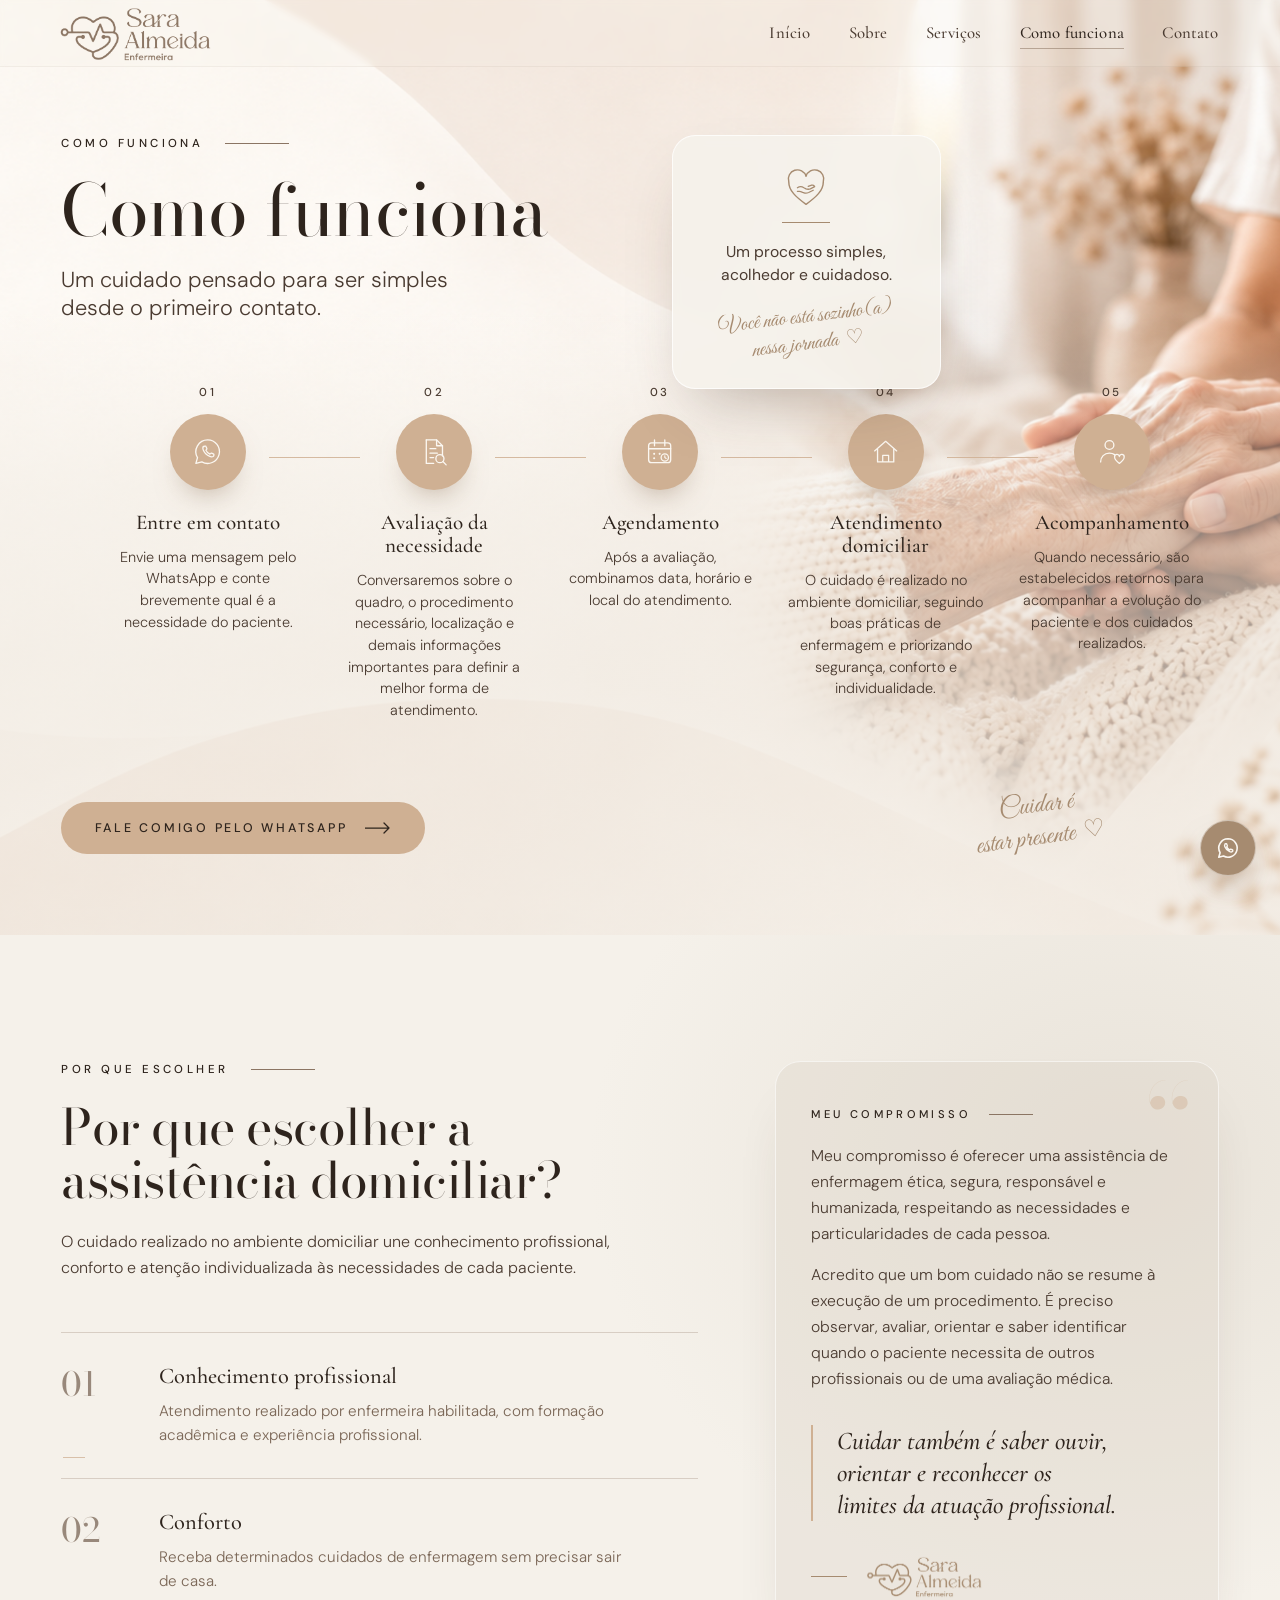
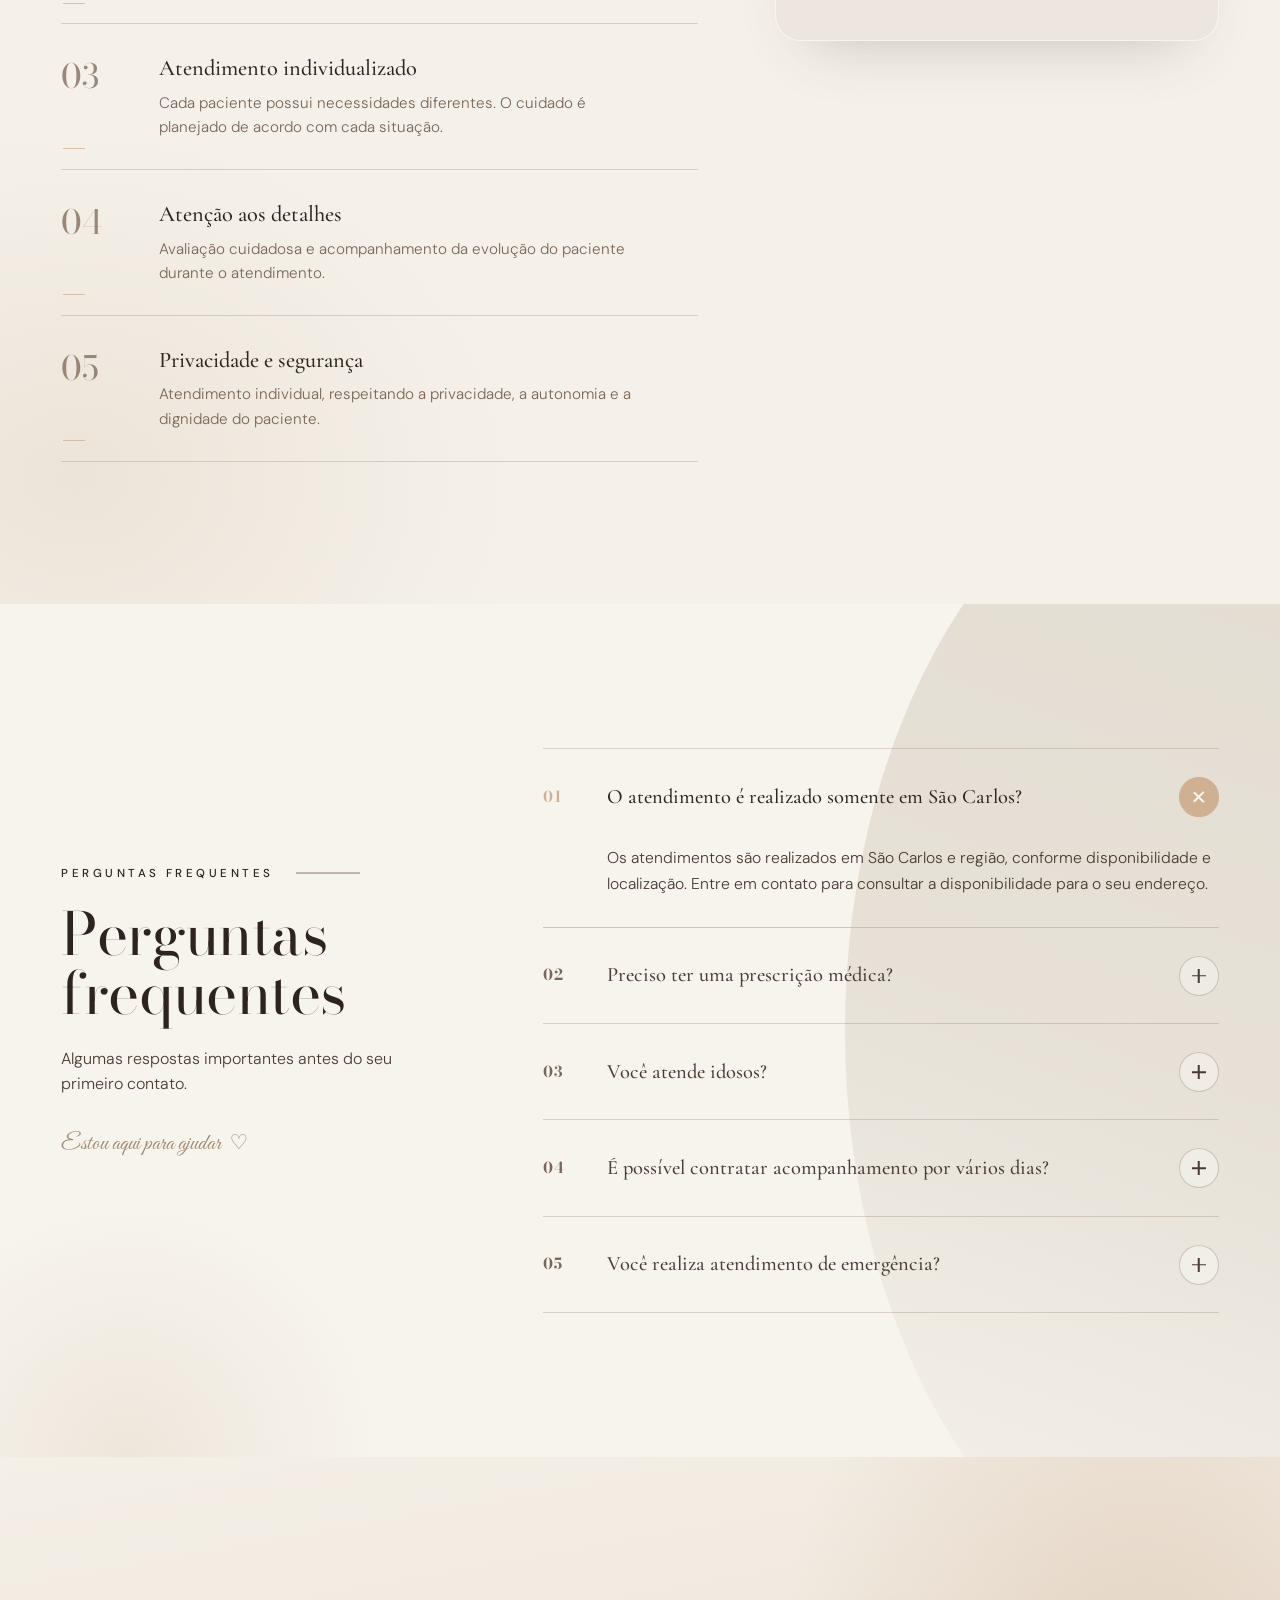
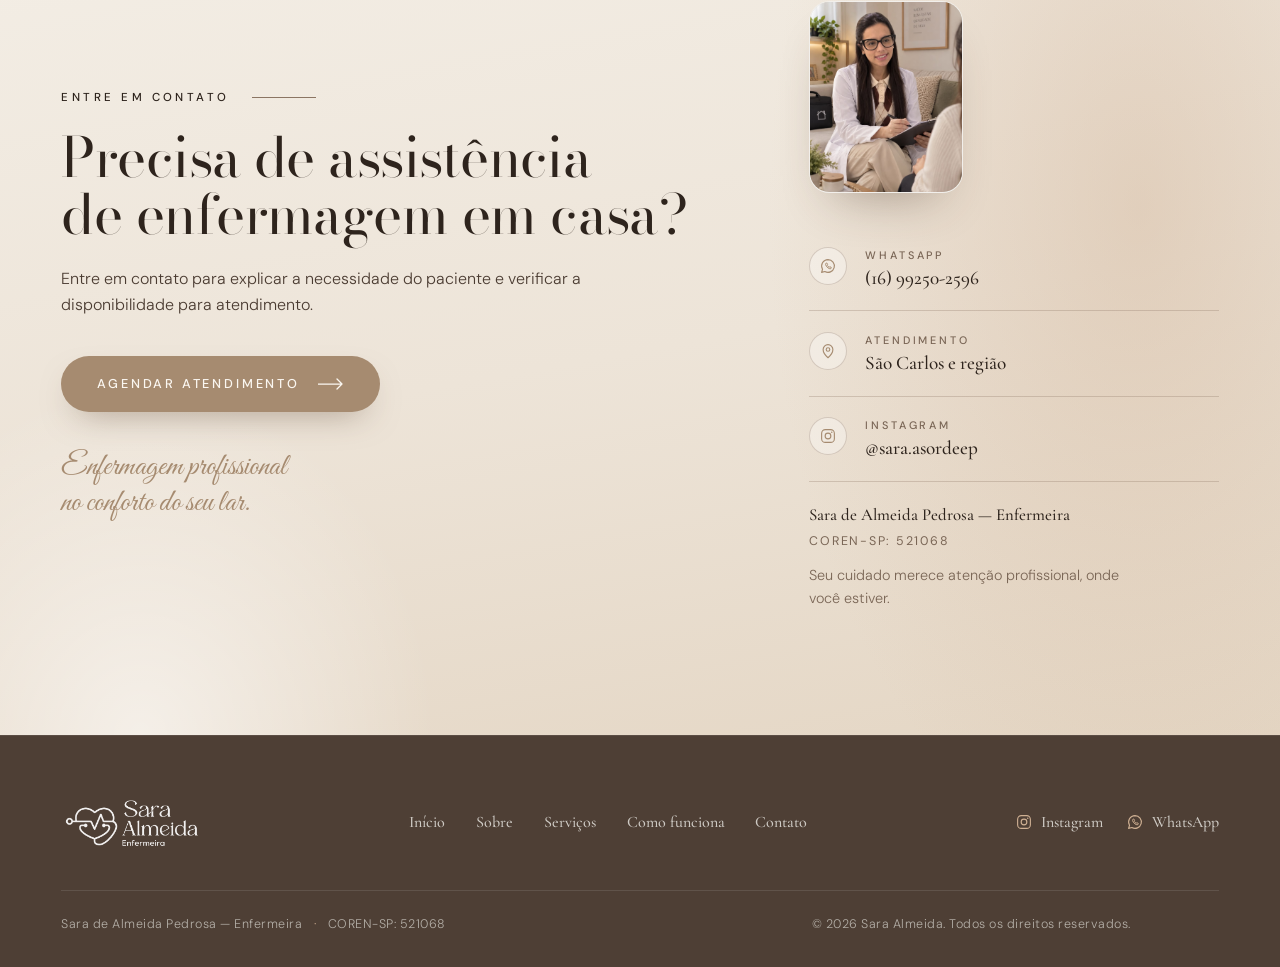
==== commit 317b760d: "Menu mobile em banner central e carrossel de pacientes com 2 fotos Menu mobile: - hambúrguer com 3 r" ====
--- a/atendimento.html
+++ b/atendimento.html
@@ -22,7 +22,8 @@
         <span class="logo__img" role="img" aria-hidden="true"></span>
       </a>
 
-      <button class="nav-toggle" type="button" aria-label="Abrir menu" aria-expanded="false" aria-controls="nav">
+      <button class="nav-toggle" type="button" aria-label="Abrir menu" aria-expanded="false" aria-controls="mobileMenu">
+        <span class="nav-toggle__bar"></span>
         <span class="nav-toggle__bar"></span>
         <span class="nav-toggle__bar"></span>
       </button>
@@ -38,6 +39,25 @@
       </nav>
     </div>
   </header>
+
+  <!-- ===================== MENU MOBILE (banner central) ===================== -->
+  <div class="menu" id="mobileMenu">
+    <div class="menu__overlay" data-menu-close></div>
+
+    <div class="menu__panel" role="dialog" aria-modal="true" aria-label="Menu de navegação">
+      <span class="menu__logo" role="img" aria-label="Sara Almeida – Enfermeira"></span>
+
+      <nav class="menu__nav" aria-label="Navegação do menu">
+        <ul class="menu__list">
+          <li class="menu__item" style="--i: 0"><a class="menu__link" href="index.html"><span class="menu__num" aria-hidden="true">01</span><span class="menu__label">Início</span></a></li>
+          <li class="menu__item" style="--i: 1"><a class="menu__link" href="index.html#sobre"><span class="menu__num" aria-hidden="true">02</span><span class="menu__label">Sobre</span></a></li>
+          <li class="menu__item" style="--i: 2"><a class="menu__link" href="index.html#servicos"><span class="menu__num" aria-hidden="true">03</span><span class="menu__label">Serviços</span></a></li>
+          <li class="menu__item" style="--i: 3"><a class="menu__link" href="atendimento.html#como-funciona"><span class="menu__num" aria-hidden="true">04</span><span class="menu__label">Como funciona</span></a></li>
+          <li class="menu__item" style="--i: 4"><a class="menu__link" href="atendimento.html#contato"><span class="menu__num" aria-hidden="true">05</span><span class="menu__label">Contato</span></a></li>
+        </ul>
+      </nav>
+    </div>
+  </div>
 
   <main class="page-main">
     <!-- ===================== COMO FUNCIONA (seção 5) ===================== -->
--- a/css/styles.css
+++ b/css/styles.css
@@ -186,30 +186,176 @@
 .nav__link.is-active { color: var(--ink); }
 .nav__link.is-active::after { transform: scaleX(1); opacity: 0.55; }
 
-/* Hamburger (somente mobile) */
+/* Hamburger (somente mobile) — 3 riscos finos que viram um "X" */
 .nav-toggle {
+  --bar-h: 1.5px;
+  --bar-gap: 5px;
+  --bar-shift: calc(var(--bar-h) + var(--bar-gap));   /* distância do risco 1/3 até o centro */
   display: none;
   width: 44px;
   height: 44px;
   align-items: center;
   justify-content: center;
   flex-direction: column;
-  gap: 6px;
+  gap: var(--bar-gap);
   margin-right: -8px;
 }
 .nav-toggle__bar {
   display: block;
   width: 24px;
-  height: 1.5px;
+  height: var(--bar-h);
+  border-radius: 2px;
   background: var(--ink-soft);
-  transition: transform 400ms var(--ease-out);
-}
-.nav-toggle[aria-expanded="true"] .nav-toggle__bar:nth-child(1) { transform: translateY(3.75px) rotate(45deg); }
-.nav-toggle[aria-expanded="true"] .nav-toggle__bar:nth-child(2) { transform: translateY(-3.75px) rotate(-45deg); }
+  transform-origin: 50% 50%;
+  transition:
+    transform 340ms var(--ease-out),
+    opacity 340ms var(--ease-out);
+}
+.nav-toggle[aria-expanded="true"] .nav-toggle__bar:nth-child(1) { transform: translateY(var(--bar-shift)) rotate(45deg); }
+.nav-toggle[aria-expanded="true"] .nav-toggle__bar:nth-child(2) { opacity: 0; transform: scaleX(0.6); }
+.nav-toggle[aria-expanded="true"] .nav-toggle__bar:nth-child(3) { transform: translateY(calc(-1 * var(--bar-shift))) rotate(-45deg); }
 
 /* Estado carregado */
 .is-loaded .logo { opacity: 1; transform: none; }
 .is-loaded .nav__item { opacity: 1; transform: none; }
+
+/* =====================================================================
+   MENU MOBILE — banner central (o header desktop permanece intacto)
+   ===================================================================== */
+body.menu-open { overflow: hidden; }
+
+.menu { display: none; }
+
+@media (max-width: 768px) {
+  /* o header sobe acima do overlay para o "X" continuar clicável */
+  .header { z-index: 70; }
+  body.menu-open .header {
+    background: transparent;
+    -webkit-backdrop-filter: none;
+    backdrop-filter: none;
+    box-shadow: none;
+    border-bottom-color: transparent;
+  }
+
+  .menu {
+    position: fixed;
+    inset: 0;
+    z-index: 60;
+    display: grid;
+    place-items: center;
+    padding: 20px;
+    visibility: hidden;
+    transition: visibility 0s linear 560ms;
+  }
+  .menu.is-open { visibility: visible; transition: visibility 0s; }
+
+  /* ---- overlay: o site continua visível ao fundo, porém desfocado ---- */
+  .menu__overlay {
+    position: absolute;
+    inset: 0;
+    background: rgba(40, 34, 28, 0.28);
+    -webkit-backdrop-filter: blur(8px);
+    backdrop-filter: blur(8px);
+    opacity: 0;
+    transition: opacity 420ms var(--ease-out);
+  }
+  .menu.is-open .menu__overlay { opacity: 1; }
+
+  /* ---- banner ---- */
+  .menu__panel {
+    position: relative;
+    width: min(88vw, 420px);
+    max-height: calc(100vh - 40px);
+    max-height: calc(100dvh - 40px);
+    overflow-y: auto;
+    padding: clamp(28px, 7vw, 36px) clamp(24px, 6vw, 34px);
+    border-radius: 28px;
+    background: rgba(234, 233, 228, 0.96);
+    border: 1px solid rgba(139, 117, 99, 0.18);
+    box-shadow: 0 24px 60px -30px rgba(70, 50, 35, 0.38);
+    opacity: 0;
+    transform: translateY(20px) scale(0.96);
+    filter: blur(4px);
+    transition:
+      opacity 480ms var(--ease-out),
+      transform 480ms var(--ease-out),
+      filter 480ms var(--ease-out);
+  }
+  .menu.is-open .menu__panel {
+    opacity: 1;
+    transform: translateY(0) scale(1);
+    filter: blur(0);
+  }
+
+  /* ---- logo: mesmo asset do header, em escala menor ---- */
+  .menu__logo {
+    display: block;
+    width: clamp(104px, 30vw, 124px);
+    margin: 0 auto;
+    aspect-ratio: 1958 / 803;
+    background-color: var(--ink-line);
+    -webkit-mask: url("../Assets/img-logo.png") center / contain no-repeat;
+    mask: url("../Assets/img-logo.png") center / contain no-repeat;
+    opacity: 0.92;
+  }
+
+  .menu__list { margin-top: clamp(18px, 4.5vw, 26px); }
+
+  /* ---- links: entrada em cascata (120ms → 360ms) ---- */
+  .menu__item {
+    opacity: 0;
+    transform: translateY(12px);
+    transition: opacity 420ms var(--ease-out), transform 420ms var(--ease-out);
+  }
+  .menu__item + .menu__item { border-top: 1px solid rgba(139, 117, 99, 0.16); }
+  .menu.is-open .menu__item {
+    opacity: 1;
+    transform: none;
+    transition-delay: calc(120ms + var(--i, 0) * 60ms);
+  }
+
+  .menu__link {
+    display: flex;
+    align-items: baseline;
+    gap: 14px;
+    padding: clamp(12px, 3.2vw, 16px) 2px;
+    color: var(--ink);
+    transition: color 300ms var(--ease-out), transform 300ms var(--ease-out);
+  }
+  .menu__num {
+    flex: 0 0 auto;
+    font-family: var(--font-display);
+    font-size: 0.7rem;
+    letter-spacing: 0.1em;
+    color: var(--ink-muted);
+    transition: color 300ms var(--ease-out);
+  }
+  .menu__label {
+    font-family: var(--font-serif);
+    font-weight: 500;
+    font-size: clamp(1.26rem, 5.4vw, 1.5rem);
+    line-height: 1.15;
+    letter-spacing: 0.01em;
+  }
+  .menu__link:hover,
+  .menu__link:focus-visible,
+  .menu__link:active { color: var(--caramel-deeper); transform: translateX(3px); }
+  .menu__link:hover .menu__num,
+  .menu__link:focus-visible .menu__num,
+  .menu__link:active .menu__num { color: var(--caramel-deep); }
+
+  /* ---- página/seção atual ---- */
+  .menu__link.is-active { color: var(--caramel-deep); }
+  .menu__link.is-active .menu__num { color: var(--caramel); }
+
+  /* telas muito baixas: o banner encolhe antes de rolar */
+  @media (max-height: 560px) {
+    .menu__panel { padding-block: 22px; }
+    .menu__logo { width: 92px; }
+    .menu__list { margin-top: 14px; }
+    .menu__link { padding-block: 10px; }
+  }
+}
 
 /* =====================================================================
    BOTÕES
@@ -2715,46 +2861,15 @@
   }
 }
 
-/* ---- Menu mobile + Hero mobile ---- */
+/* ---- Header mobile + Hero mobile ---- */
 @media (max-width: 768px) {
   :root { --header-h: 64px; }
   .logo__img { width: clamp(140px, 38vw, 160px); }
 
   .nav-toggle { display: flex; }
 
-  .nav {
-    position: fixed;
-    top: var(--header-h);
-    left: 0;
-    right: 0;
-    flex-direction: column;
-    align-items: stretch;
-    gap: 0;
-    padding: 8px var(--gutter) 24px;
-    background: rgba(var(--cream-rgb), 0.94);
-    -webkit-backdrop-filter: blur(14px);
-    backdrop-filter: blur(14px);
-    border-bottom: 1px solid rgba(80, 60, 45, 0.08);
-    opacity: 0;
-    visibility: hidden;
-    transform: translateY(-10px);
-    transition: opacity 400ms var(--ease-out), transform 400ms var(--ease-out), visibility 0s linear 400ms;
-  }
-  .nav.is-open {
-    opacity: 1;
-    visibility: visible;
-    transform: none;
-    transition: opacity 400ms var(--ease-out), transform 400ms var(--ease-out), visibility 0s;
-  }
-  .nav__list { flex-direction: column; align-items: stretch; gap: 0; }
-  .nav__item { transition-delay: 0ms; }
-  .nav__link {
-    display: block;
-    padding: 18px 0;
-    font-size: 1.35rem;
-    border-bottom: 1px solid rgba(80, 60, 45, 0.08);
-  }
-  .nav__link::after { display: none; }
+  /* a navegação do header dá lugar ao banner central (.menu) */
+  .nav { display: none; }
 
   .hero__tags { display: none; }
   .hero__inner { padding-bottom: clamp(64px, 12vh, 120px); }
@@ -2852,4 +2967,27 @@
   .carousel__slide { transition: opacity 250ms ease; }
   .carousel__slide img { transition: none; }
   .btn, .btn__arrow, .carousel__btn, .carousel__dot, .nav__link::after, .header { transition-duration: 120ms; }
-}
+
+  /* menu mobile: sem blur, sem escala e sem deslocamentos — só opacidade */
+  .menu { transition: visibility 0s linear 200ms; }
+  .menu.is-open { transition: visibility 0s; }
+  .menu__overlay {
+    -webkit-backdrop-filter: none;
+    backdrop-filter: none;
+    background: rgba(40, 34, 28, 0.45);
+    transition: opacity 180ms linear;
+  }
+  .menu__panel {
+    transform: none !important;
+    filter: none !important;
+    transition: opacity 180ms linear;
+  }
+  .menu__item {
+    transform: none !important;
+    transition: opacity 180ms linear !important;
+    transition-delay: 0ms !important;
+  }
+  .menu__link { transition-duration: 120ms; }
+  .menu__link:hover, .menu__link:focus-visible, .menu__link:active { transform: none !important; }
+  .nav-toggle__bar { transition-duration: 120ms; }
+}
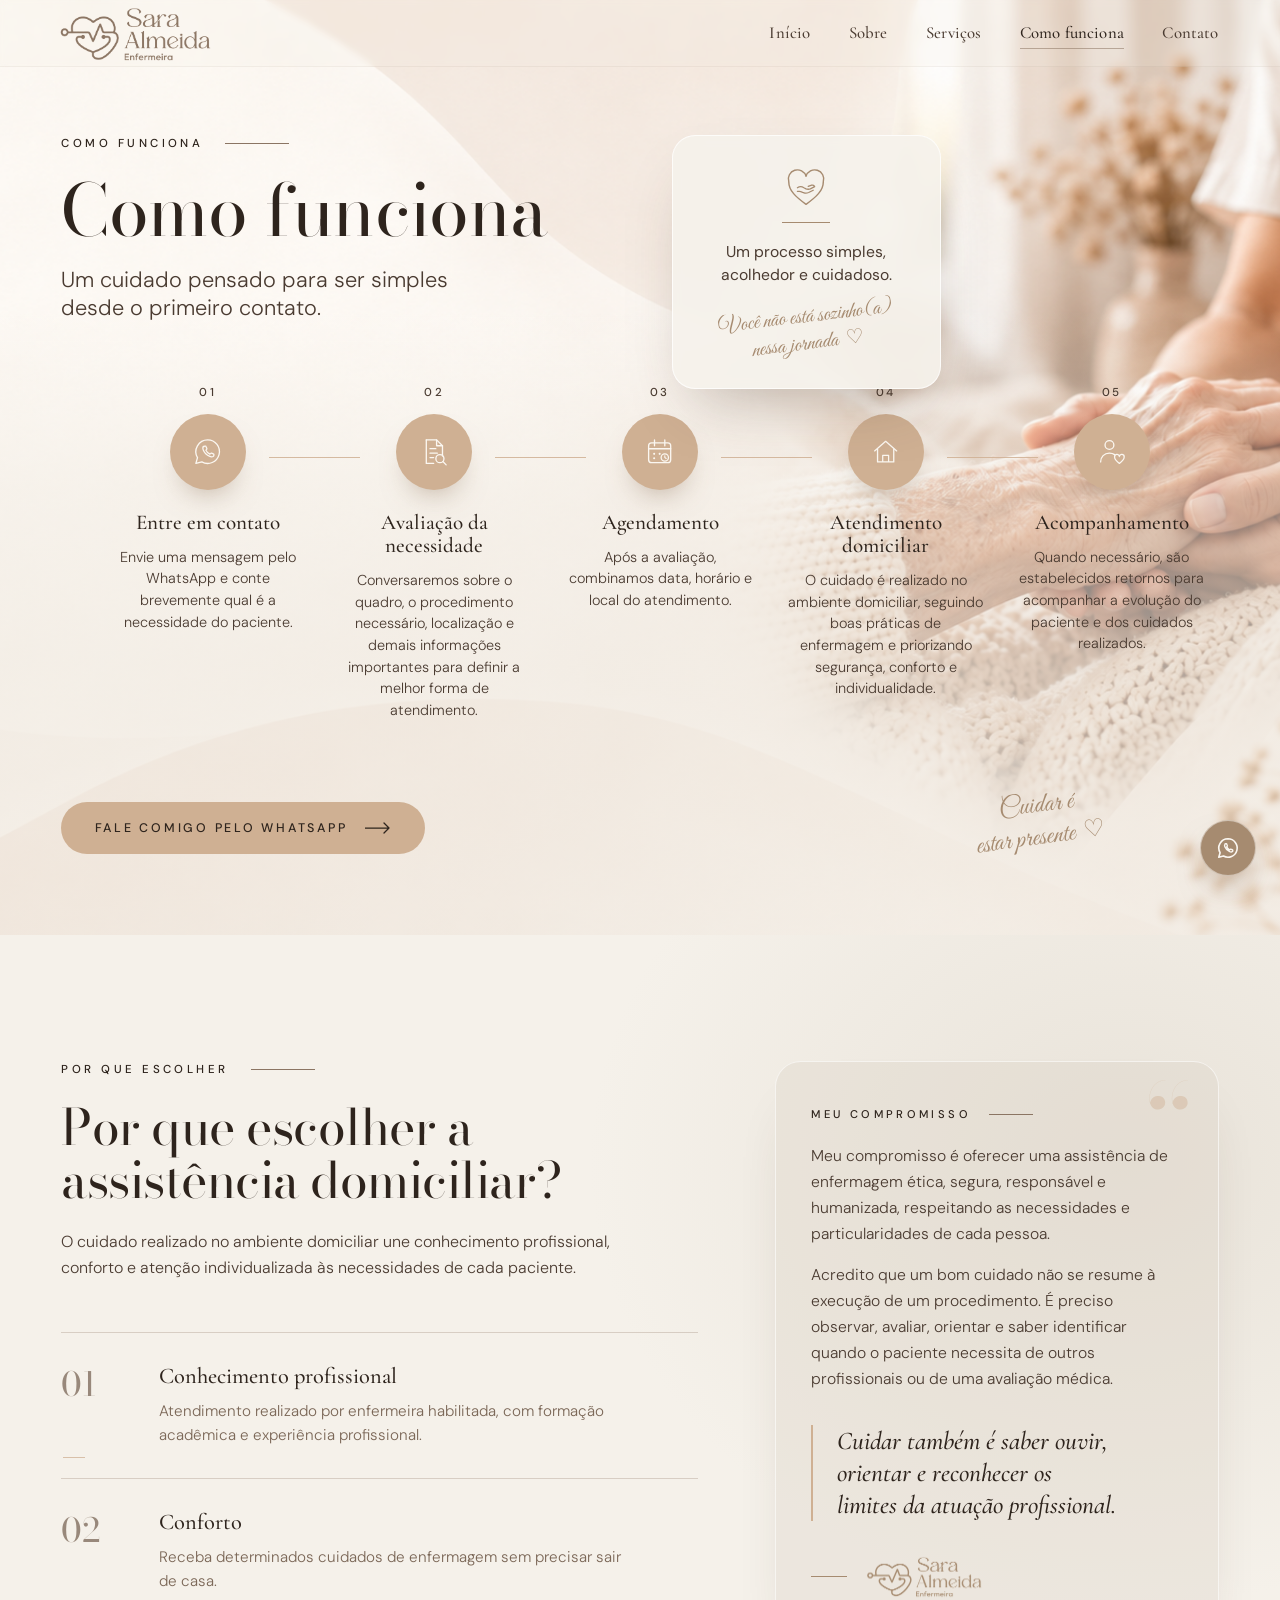
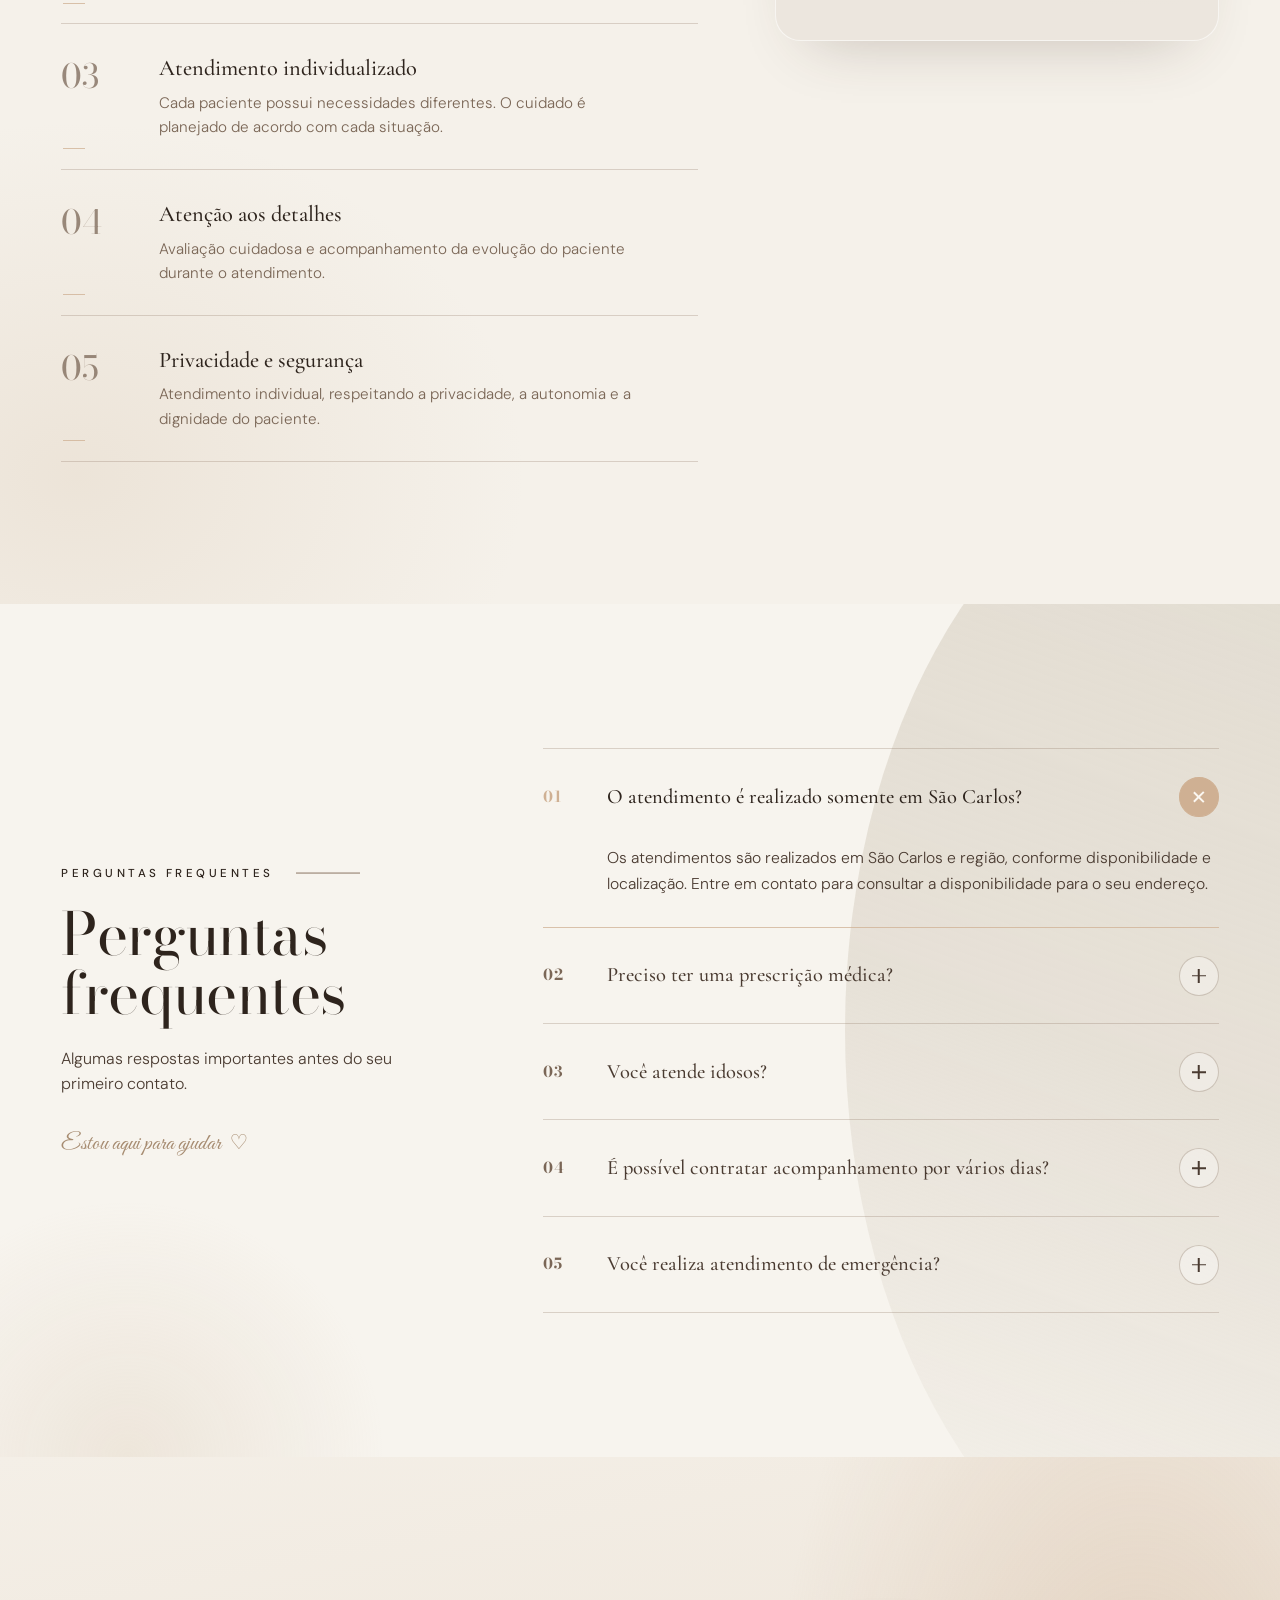
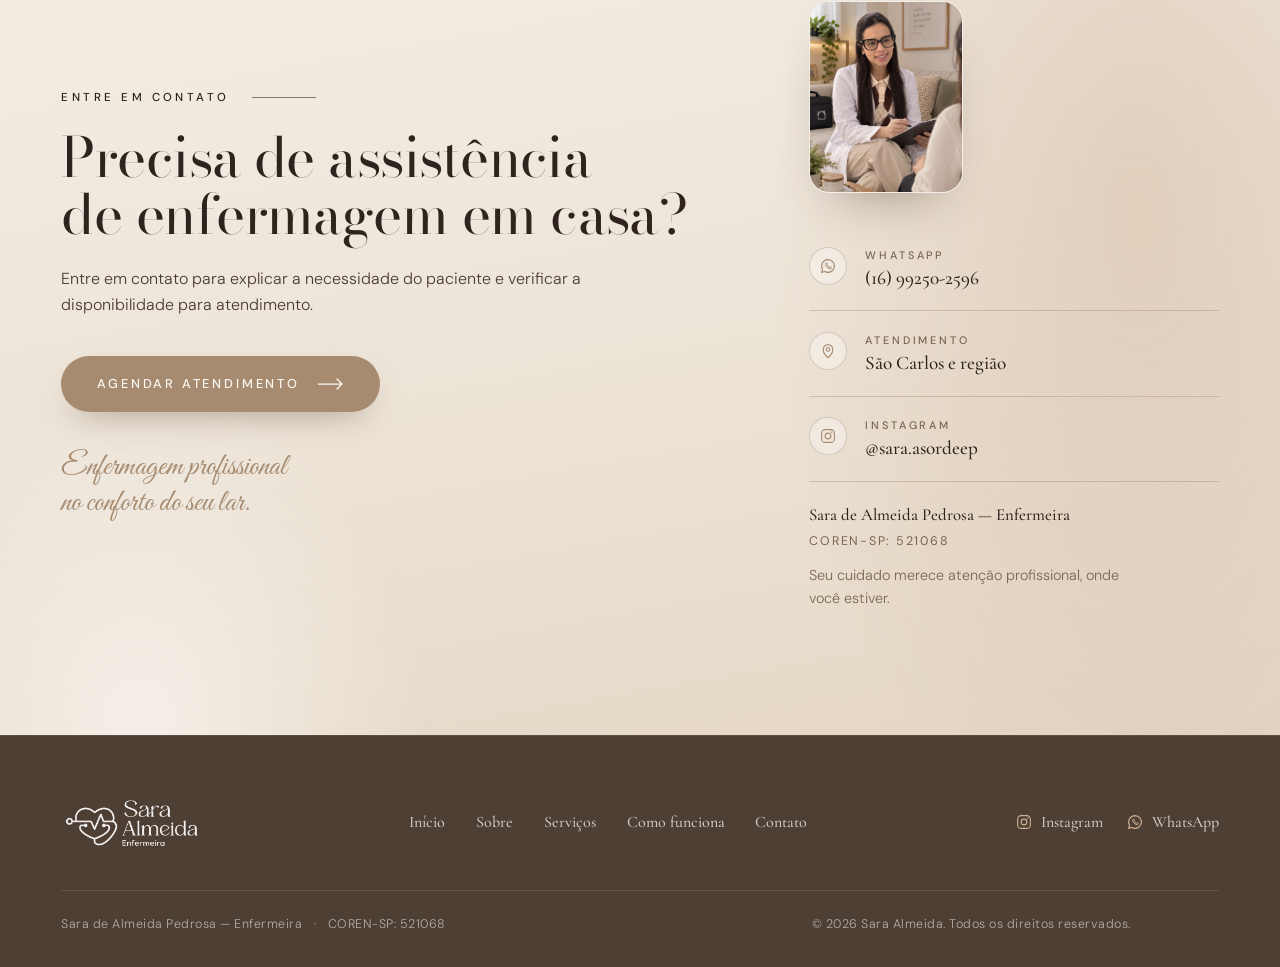
==== commit 89d93c2f: "Refinamento de animações: reveal editorial, parallax suave e transição entre páginas Entradas e micr" ====
--- a/atendimento.html
+++ b/atendimento.html
@@ -14,6 +14,8 @@
   <link rel="stylesheet" href="css/styles.css">
 </head>
 <body class="page-atendimento">
+
+  <div class="scroll-progress" id="scrollProgress" aria-hidden="true"></div>
 
   <!-- ===================== HEADER ===================== -->
   <header class="header" id="header">
@@ -312,7 +314,7 @@
         </div>
 
         <aside class="contact__aside" aria-label="Informações de contato">
-          <figure class="contact__portrait reveal reveal--card" style="--d: 200ms">
+          <figure class="contact__portrait reveal reveal--card img-reveal" style="--d: 200ms; --wipe-d: 480ms">
             <img src="Assets/img - Sara - 1.jpeg" alt="Sara Almeida, enfermeira" style="object-position: 50% 18%" loading="lazy" decoding="async">
           </figure>
 
--- a/css/styles.css
+++ b/css/styles.css
@@ -78,7 +78,7 @@
 }
 
 /* =====================================================================
-   ENTRADA DE PÁGINA (index ↔ atendimento)
+   ENTRADA E SAÍDA DE PÁGINA (index ↔ atendimento)
    ===================================================================== */
 .page-main {
   opacity: 0;
@@ -86,6 +86,38 @@
   transition: opacity 600ms var(--ease-out), transform 600ms var(--ease-out);
 }
 .is-page-ready .page-main { opacity: 1; transform: none; }
+
+/* saída: o conteúdo recua um pouco antes de a navegação acontecer */
+.is-page-leaving .page-main,
+.is-page-leaving .header,
+.is-page-leaving .wa-float {
+  opacity: 0;
+  transform: translateY(-5px);
+  transition: opacity 280ms ease, transform 280ms var(--ease-out);
+}
+.is-page-leaving { cursor: progress; }
+
+/* =====================================================================
+   INDICADOR DE PROGRESSO DE LEITURA (linha de 2px no topo)
+   ===================================================================== */
+.scroll-progress {
+  position: fixed;
+  top: 0;
+  left: 0;
+  z-index: 90;
+  width: 100%;
+  height: 2px;
+  background: var(--caramel);
+  transform: scaleX(0);
+  transform-origin: left center;
+  pointer-events: none;
+  opacity: 0;
+  transition: opacity 400ms ease;
+}
+.is-page-ready .scroll-progress { opacity: 0.85; }
+/* fora do caminho enquanto o banner do menu mobile está aberto */
+body.menu-open .scroll-progress,
+.is-page-leaving .scroll-progress { opacity: 0; }
 
 /* Seções ainda não construídas em atendimento.html */
 .upcoming:empty { display: block; }
@@ -868,6 +900,53 @@
 .is-visible .reveal--right,
 .is-visible .reveal--up { filter: none; }
 
+/* ---- linhas decorativas das labels: desenhadas da esquerda para a direita ----
+   O traço acompanha a label (herda o --d dela) e entra logo depois do texto. */
+.about__label-line,
+.services__label-line,
+.who__label-line,
+.how__label-line,
+.why__label-line,
+.commit__label-line,
+.faq__label-line,
+.contact__label-line {
+  transform: scaleX(0);
+  transform-origin: left center;
+  transition: transform 900ms var(--ease-out) calc(var(--d, 0ms) + 260ms);
+}
+.is-visible .about__label-line,
+.is-visible .services__label-line,
+.is-visible .who__label-line,
+.is-visible .how__label-line,
+.is-visible .why__label-line,
+.is-visible .commit__label-line,
+.is-visible .faq__label-line,
+.is-visible .contact__label-line { transform: scaleX(1); }
+
+/* ---- reveal editorial das fotografias principais ----
+   Uma cortina cor de linho cobre a foto e desliza para a direita enquanto a
+   imagem relaxa de scale(1.04) para 1. Usado só nas fotos que sustentam a
+   seção — nunca nos carrosséis, que já têm movimento próprio. */
+.img-reveal {
+  position: relative;
+  overflow: hidden;
+}
+.img-reveal::after {
+  content: "";
+  position: absolute;
+  inset: 0;
+  z-index: 2;
+  background: var(--linen);
+  transform: translateX(0);
+  transition: transform 1100ms var(--ease-out) var(--wipe-d, 300ms);
+}
+.img-reveal img {
+  transform: scale(1.04);
+  transition: transform 1300ms var(--ease-out) var(--wipe-d, 300ms);
+}
+.is-visible .img-reveal::after { transform: translateX(101%); }
+.is-visible .img-reveal img { transform: scale(1); }
+
 /* O botão da seção herda hover/transições depois que revelado */
 .btn--about.reveal {
   transition:
@@ -952,6 +1031,9 @@
 }
 /* Enquanto o "traveler" está em cena, a foto real fica invisível (mas mantém o layout) */
 .services__photo.is-hidden img { opacity: 0; transition: none; }
+/* Passagem de bastão: a foto reaparece exatamente onde o clone estava,
+   sem o fade de 400ms — é o que evita a sensação de piscada na chegada. */
+.services__photo.is-handoff img { transition: none; }
 
 /* ---- coluna de conteúdo ---- */
 .services__content { max-width: 720px; }
@@ -1059,8 +1141,8 @@
 }
 
 /* Entrada própria: só quando o carrossel entra no viewport (não junto com a seção) */
-.reveal--rise { --reveal-dur: 1000ms; filter: none; transform: translateY(35px) scale(0.97); }
-.services__gallery:not(.is-visible) .reveal--rise { opacity: 0; transform: translateY(35px) scale(0.97); }
+.reveal--rise { --reveal-dur: 1050ms; filter: none; transform: translateY(30px) scale(0.98); }
+.services__gallery:not(.is-visible) .reveal--rise { opacity: 0; transform: translateY(30px) scale(0.98); }
 
 .carousel.carousel--patients {
   --wc: clamp(250px, 26vw, 400px);          /* largura da imagem principal */
@@ -1245,7 +1327,10 @@
   line-height: 1.45;
   color: var(--ink-soft);
 }
-.who__item > span:last-child { max-width: 30ch; }
+.who__item > span:last-child {
+  max-width: 30ch;
+  transition: transform 300ms var(--ease-out), color 300ms ease;
+}
 
 .who__check {
   flex: 0 0 auto;
@@ -1257,8 +1342,26 @@
   background: var(--caramel);
   color: #FBF7F1;
   box-shadow: 0 8px 18px -10px rgba(120, 90, 60, 0.5);
+  /* o check "brota" logo depois do item entrar (herda o --d do .who__item) */
+  opacity: 0;
+  transform: scale(0.7);
+  transition:
+    transform 700ms var(--ease-out) calc(var(--d, 0ms) + 140ms),
+    opacity 500ms ease calc(var(--d, 0ms) + 140ms),
+    background-color 300ms ease;
 }
 .who__check svg { width: 52%; height: 52%; }
+.who.is-visible .who__check { opacity: 1; transform: scale(1); }
+/* revelado: o hover responde sem herdar o delay de entrada */
+.who.is-visible.is-settled .who__check {
+  transition: transform 300ms var(--ease-out), background-color 300ms ease;
+}
+
+@media (hover: hover) and (pointer: fine) {
+  .who.is-visible.is-settled .who__item:hover .who__check { transform: scale(1.06); }
+  .who__item:hover > span:last-child { transform: translateX(3px); color: var(--ink); }
+  .who__photo:hover img { transform: scale(1.015); }
+}
 
 /* ---- composição da direita: foto + card sobreposto ---- */
 .who__visual {
@@ -1271,6 +1374,8 @@
 
 .who__photo {
   position: relative;
+  /* deriva discreta no scroll (escrita pelo parallax em js/main.js) */
+  transform: translate3d(0, var(--parallax-y, 0px), 0);
   width: 64.5%;
   margin: 0 0 0 auto;
   aspect-ratio: 5 / 7;
@@ -1285,6 +1390,14 @@
   height: 100%;
   object-fit: cover;
   object-position: 50% 50%;
+}
+/* depois do reveal editorial, a imagem passa a responder ao hover */
+.is-visible.is-settled .img-reveal img { transition: transform 600ms var(--ease-out); }
+
+/* flutuação quase imperceptível do card (ligada pelo observer, só no desktop) */
+@keyframes card-float {
+  0%, 100% { transform: translateY(-50%); }
+  50%      { transform: translateY(calc(-50% - 4px)); }
 }
 
 .who__card {
@@ -1326,6 +1439,11 @@
   height: 1px;
   margin: clamp(20px, 2vw, 30px) auto 0;
   background: var(--caramel-deep);
+}
+
+/* o observer liga a flutuação só enquanto a seção está na tela */
+@media (min-width: 901px) {
+  .who__card.is-floating { animation: card-float 6s ease-in-out infinite; }
 }
 
 .who__card-script {
@@ -1988,7 +2106,14 @@
   overflow: hidden;
   isolation: isolate;
 }
-/* grande curva bege na extremidade direita + brilho suave na base esquerda */
+/* grande curva bege na extremidade direita + brilho suave na base esquerda.
+   As duas formas derivam em sentidos opostos conforme o scroll (js/main.js),
+   o suficiente para dar profundidade sem que o movimento seja percebido. */
+.faq::before,
+.contact::before { transform: translate3d(0, var(--shape-a, 0px), 0); }
+.faq::after,
+.contact::after { transform: translate3d(0, var(--shape-b, 0px), 0); }
+
 .faq::before {
   content: "";
   position: absolute;
@@ -2911,6 +3036,33 @@
 }
 
 /* =====================================================================
+   MOBILE: MENOS MOVIMENTO, MESMO RITMO
+   Deslocamentos laterais, blur e escala saem caro em telas pequenas.
+   Aqui tudo converge para opacidade + translateY, mantendo o stagger.
+   ===================================================================== */
+@media (max-width: 768px) {
+  .reveal { filter: none; }
+  .reveal--left,
+  .reveal--label,
+  .reveal--label-sm { transform: translateY(18px); }
+  .reveal--right,
+  .reveal--from-right,
+  .reveal--card,
+  .reveal--commit { transform: translateY(22px) scale(0.99); }
+  .reveal--up { transform: translateY(24px) scale(0.99); }
+  .reveal--rise { transform: translateY(24px) scale(0.99); }
+  .services__gallery:not(.is-visible) .reveal--rise { transform: translateY(24px) scale(0.99); }
+
+  /* cortina mais curta e sem exagero de escala */
+  .img-reveal::after { transition-duration: 900ms; }
+  .img-reveal img { transform: scale(1.025); transition-duration: 1100ms; }
+
+  /* nada de parallax nem flutuação */
+  .who__photo { transform: none; }
+  .who__card.is-floating { animation: none; }
+}
+
+/* =====================================================================
    REDUCED MOTION
    ===================================================================== */
 @media (prefers-reduced-motion: reduce) {
@@ -2968,6 +3120,37 @@
   .carousel__slide img { transition: none; }
   .btn, .btn__arrow, .carousel__btn, .carousel__dot, .nav__link::after, .header { transition-duration: 120ms; }
 
+  /* refinamentos de movimento desta rodada */
+  .about__label-line, .services__label-line, .who__label-line,
+  .how__label-line, .why__label-line, .commit__label-line,
+  .faq__label-line, .contact__label-line {
+    transform: scaleX(1) !important;
+    transition: none !important;
+  }
+  .img-reveal::after { display: none; }
+  .img-reveal img {
+    transform: none !important;
+    transition: none !important;
+  }
+  .who__check {
+    opacity: 1 !important;
+    transform: none !important;
+    transition: none !important;
+  }
+  .who__item > span:last-child { transform: none !important; }
+  .who__card.is-floating { animation: none !important; }
+  .who__photo { transform: none !important; }
+  .faq::before, .faq::after,
+  .contact::before, .contact::after { transform: none !important; }
+  .is-page-leaving .page-main,
+  .is-page-leaving .header,
+  .is-page-leaving .wa-float {
+    opacity: 1 !important;
+    transform: none !important;
+    transition: none !important;
+  }
+  .scroll-progress { transition: none; }
+
   /* menu mobile: sem blur, sem escala e sem deslocamentos — só opacidade */
   .menu { transition: visibility 0s linear 200ms; }
   .menu.is-open { transition: visibility 0s; }
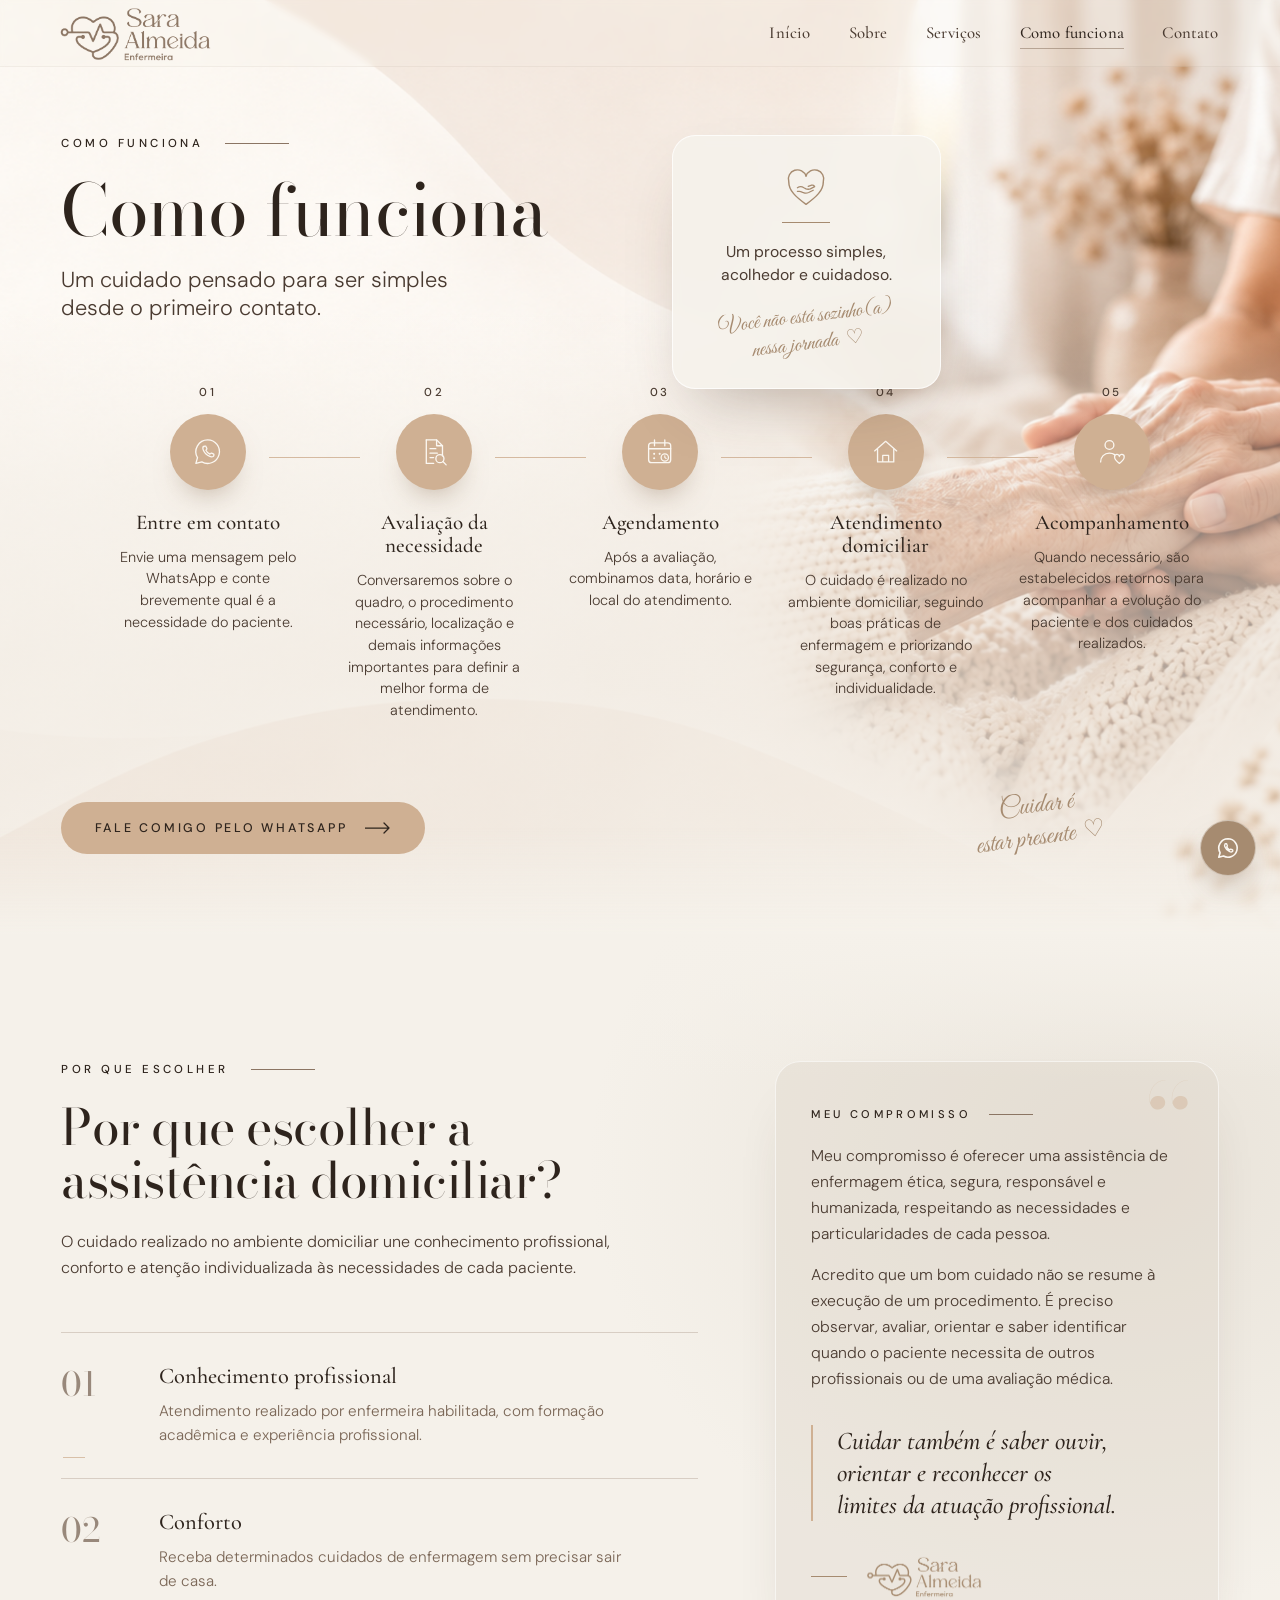
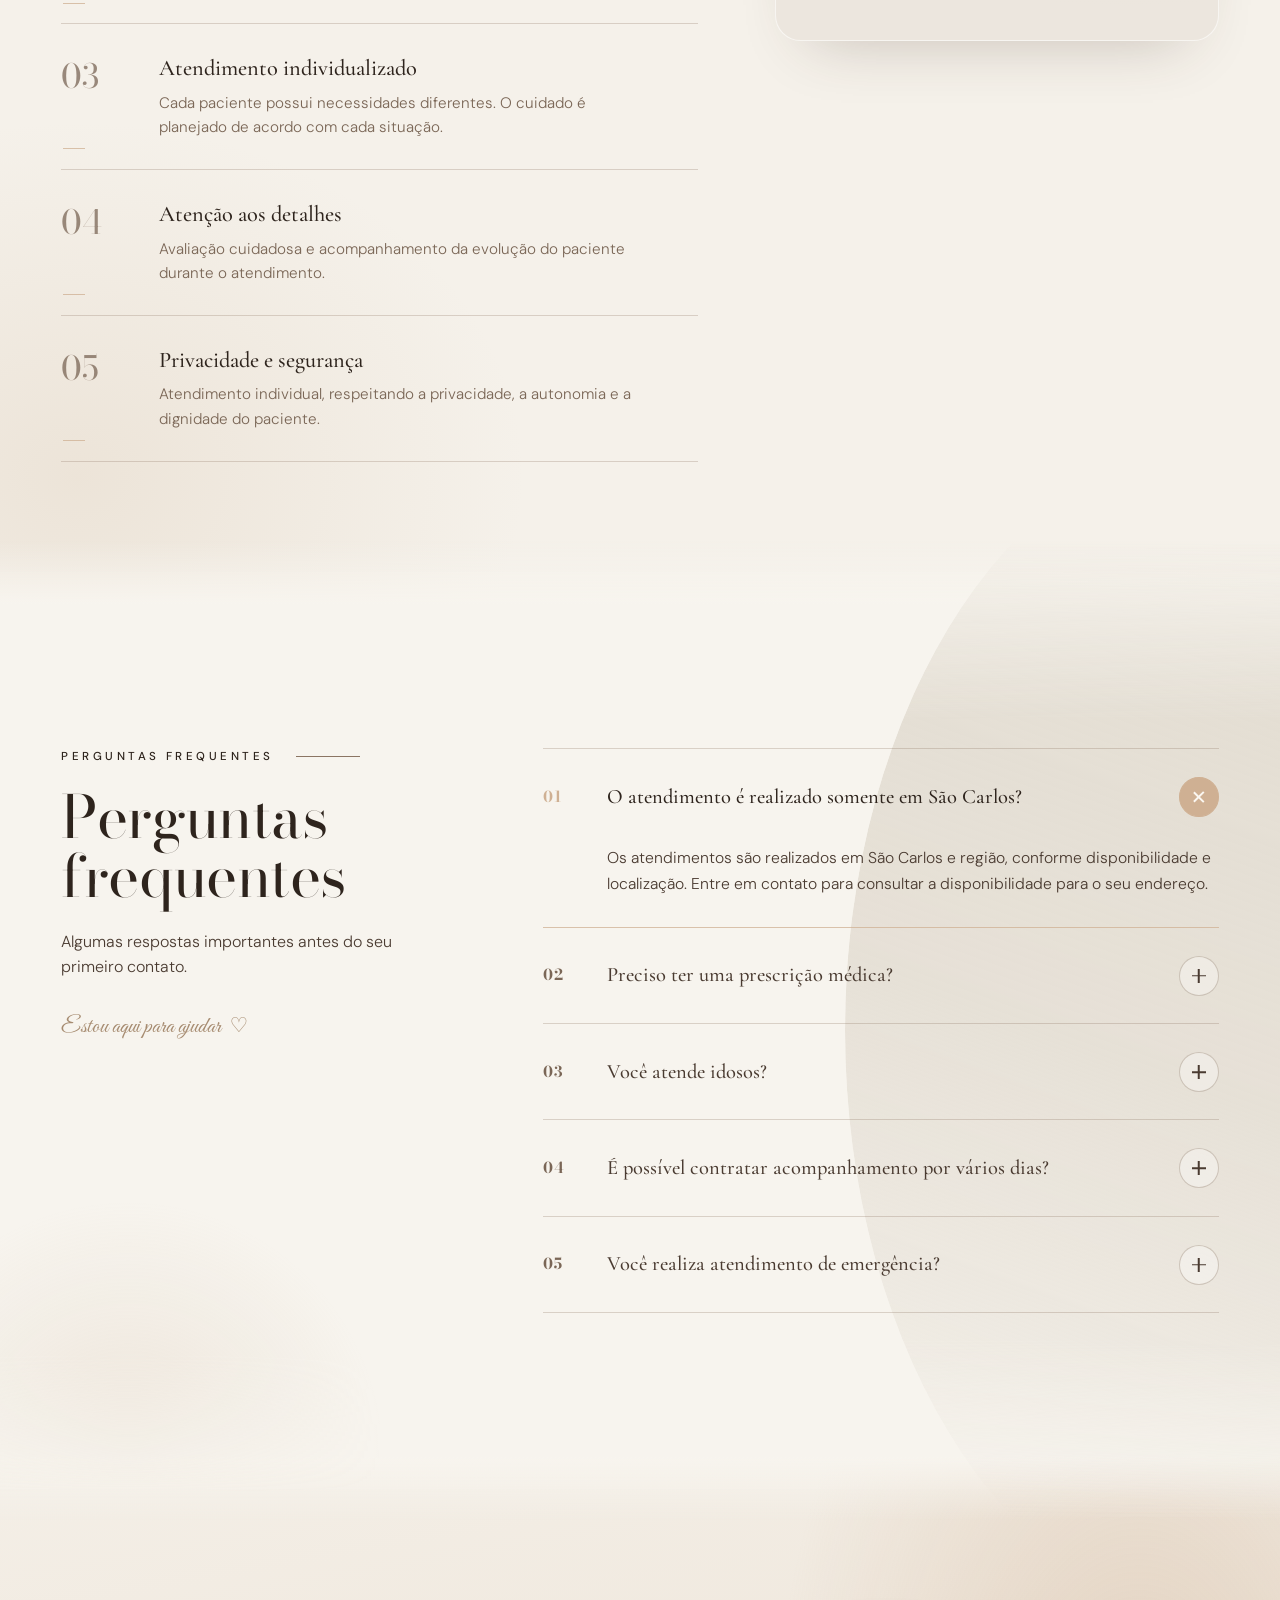
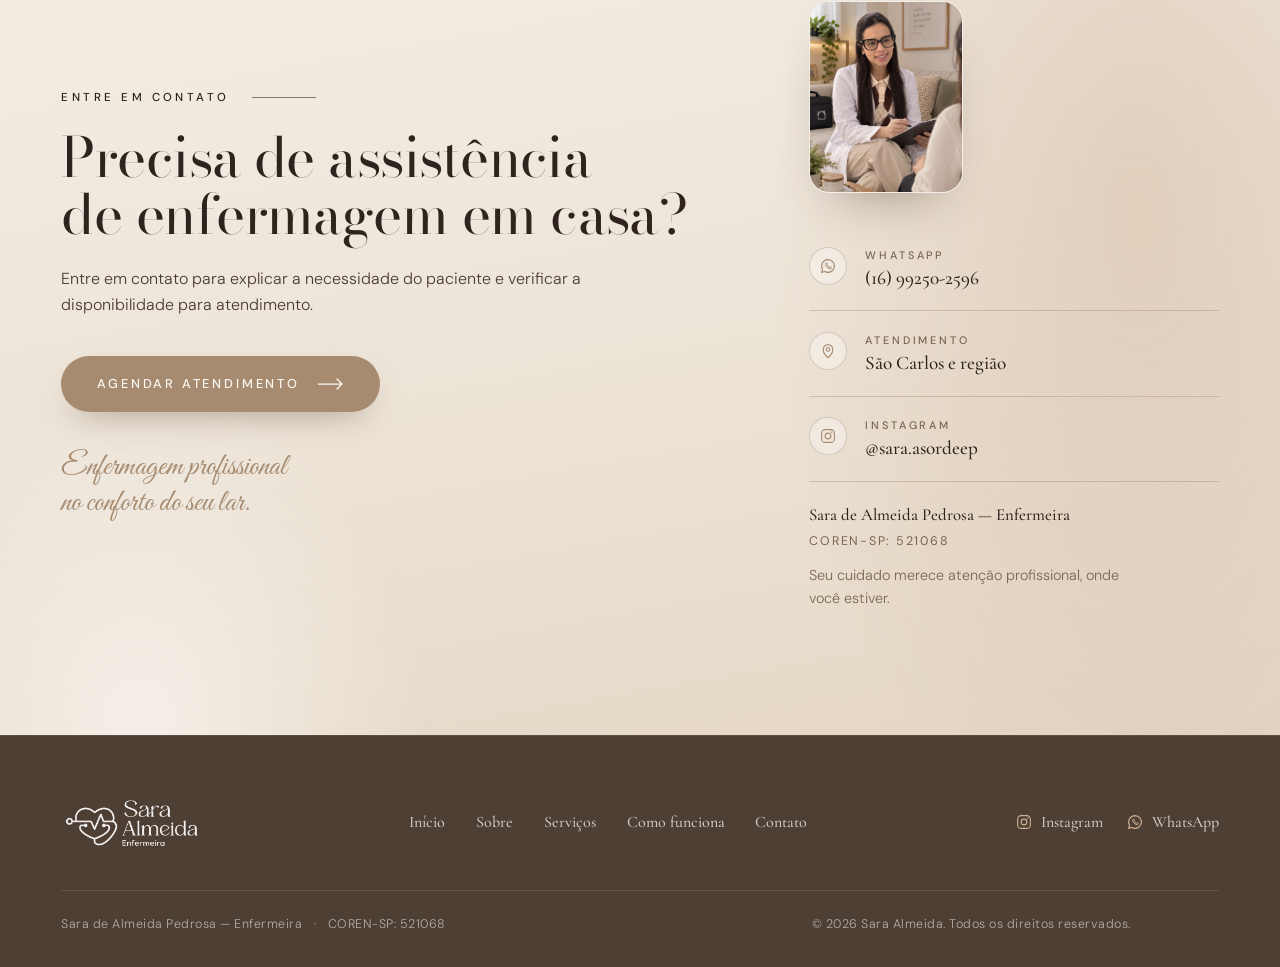
==== commit e33e2cb2: "Refinamento premium: reveal das fotos, transições entre seções e WhatsApp inteligente - Reveal edito" ====
--- a/atendimento.html
+++ b/atendimento.html
@@ -120,7 +120,7 @@
         </ol>
 
         <div class="how__footer">
-          <a class="btn btn--about btn--how reveal reveal--cta" style="--d: 1500ms" href="https://wa.me/5516992502596" target="_blank" rel="noopener noreferrer" aria-label="Fale comigo pelo WhatsApp (abre em nova aba)">
+          <a class="btn btn--about btn--how reveal reveal--cta" style="--d: 1500ms" href="https://wa.me/5516992502596" target="_blank" rel="noopener noreferrer" aria-label="Fale comigo pelo WhatsApp" data-wa-modal>
             <span class="btn__label">Fale comigo pelo WhatsApp</span>
             <svg class="btn__arrow" width="26" height="12" viewBox="0 0 26 12" fill="none" aria-hidden="true">
               <path d="M0 6h24M19 1l5 5-5 5" stroke="currentColor" stroke-width="1.25" stroke-linecap="round" stroke-linejoin="round"/>
@@ -303,7 +303,7 @@
           <h2 class="contact__title reveal reveal--left reveal--quick" style="--d: 120ms">Precisa de assistência <br class="contact__br">de enfermagem em casa?</h2>
           <p class="contact__text reveal reveal--up-xs" style="--d: 240ms">Entre em contato para explicar a necessidade do paciente e verificar a disponibilidade para atendimento.</p>
 
-          <a class="btn btn--cta reveal reveal--cta" style="--d: 380ms" href="https://wa.me/5516992502596" target="_blank" rel="noopener noreferrer" aria-label="Agendar atendimento pelo WhatsApp">
+          <a class="btn btn--cta reveal reveal--cta" style="--d: 380ms" href="https://wa.me/5516992502596" target="_blank" rel="noopener noreferrer" aria-label="Agendar atendimento pelo WhatsApp" data-wa-modal>
             <span class="btn__label">Agendar atendimento</span>
             <svg class="btn__arrow" width="26" height="12" viewBox="0 0 26 12" fill="none" aria-hidden="true">
               <path d="M0 6h24M19 1l5 5-5 5" stroke="currentColor" stroke-width="1.25" stroke-linecap="round" stroke-linejoin="round"/>
@@ -314,7 +314,7 @@
         </div>
 
         <aside class="contact__aside" aria-label="Informações de contato">
-          <figure class="contact__portrait reveal reveal--card img-reveal" style="--d: 200ms; --wipe-d: 480ms">
+          <figure class="contact__portrait reveal reveal--card img-reveal" style="--d: 200ms; --wipe-d: 380ms; --reveal-color: var(--sand)">
             <img src="Assets/img - Sara - 1.jpeg" alt="Sara Almeida, enfermeira" style="object-position: 50% 18%" loading="lazy" decoding="async">
           </figure>
 
@@ -383,7 +383,7 @@
   </footer>
 
   <!-- WhatsApp flutuante -->
-  <a class="wa-float" href="https://wa.me/5516992502596" target="_blank" rel="noopener noreferrer" aria-label="Falar com Sara pelo WhatsApp"><svg viewBox="0 0 24 24" fill="none" aria-hidden="true"><path d="M12 3.5a8.5 8.5 0 0 0-7.3 12.8L3.5 20.5l4.3-1.1A8.5 8.5 0 1 0 12 3.5Z" stroke="currentColor" stroke-width="1.5" stroke-linejoin="round"/><path d="M9.1 8.6c.2-.5.5-.5.8-.5h.5c.2 0 .4.1.5.4l.5 1.3c.1.2 0 .4-.1.6l-.5.6c.6 1.2 1.5 2.1 2.7 2.7l.6-.5c.2-.2.4-.2.6-.1l1.3.5c.3.1.4.3.4.5v.5c0 .3-.1.6-.5.8-.7.4-1.5.3-2.3 0-2.1-.9-3.7-2.4-4.5-4.5-.3-.8-.4-1.6 0-2.3Z" stroke="currentColor" stroke-width="1.3" stroke-linejoin="round"/></svg></a>
+  <a class="wa-float" href="https://wa.me/5516992502596" target="_blank" rel="noopener noreferrer" aria-label="Falar com Sara pelo WhatsApp" data-wa-modal><svg viewBox="0 0 24 24" fill="none" aria-hidden="true"><path d="M12 3.5a8.5 8.5 0 0 0-7.3 12.8L3.5 20.5l4.3-1.1A8.5 8.5 0 1 0 12 3.5Z" stroke="currentColor" stroke-width="1.5" stroke-linejoin="round"/><path d="M9.1 8.6c.2-.5.5-.5.8-.5h.5c.2 0 .4.1.5.4l.5 1.3c.1.2 0 .4-.1.6l-.5.6c.6 1.2 1.5 2.1 2.7 2.7l.6-.5c.2-.2.4-.2.6-.1l1.3.5c.3.1.4.3.4.5v.5c0 .3-.1.6-.5.8-.7.4-1.5.3-2.3 0-2.1-.9-3.7-2.4-4.5-4.5-.3-.8-.4-1.6 0-2.3Z" stroke="currentColor" stroke-width="1.3" stroke-linejoin="round"/></svg></a>
 
   <script src="js/main.js" defer></script>
 </body>
--- a/css/styles.css
+++ b/css/styles.css
@@ -924,28 +924,52 @@
 .is-visible .contact__label-line { transform: scaleX(1); }
 
 /* ---- reveal editorial das fotografias principais ----
-   Uma cortina cor de linho cobre a foto e desliza para a direita enquanto a
-   imagem relaxa de scale(1.04) para 1. Usado só nas fotos que sustentam a
-   seção — nunca nos carrosséis, que já têm movimento próprio. */
+   Uma cortina bege cobre a foto e desliza para fora enquanto a imagem relaxa
+   de scale(1.04) para 1. Cada foto é observada individualmente (js/main.js,
+   initImageReveal: 20% visível, uma única vez) e recebe .is-revealed.
+     --reveal-color  cor da cortina (padrão: linho)
+     --wipe-d        atraso antes de a cortina sair
+   .img-reveal         → figura com uma única foto
+   .img-reveal-slides  → carrossel: a cortina fica em cada slide (só CSS,
+                         a mecânica do carrossel não é tocada) */
 .img-reveal {
   position: relative;
   overflow: hidden;
 }
-.img-reveal::after {
+.img-reveal::after,
+.img-reveal-slides .carousel__slide::after {
   content: "";
   position: absolute;
   inset: 0;
   z-index: 2;
-  background: var(--linen);
+  pointer-events: none;
+  background: var(--reveal-color, var(--linen));
   transform: translateX(0);
-  transition: transform 1100ms var(--ease-out) var(--wipe-d, 300ms);
+  transition: transform 1200ms var(--ease-out) var(--wipe-d, 200ms);
 }
 .img-reveal img {
   transform: scale(1.04);
-  transition: transform 1300ms var(--ease-out) var(--wipe-d, 300ms);
-}
-.is-visible .img-reveal::after { transform: translateX(101%); }
-.is-visible .img-reveal img { transform: scale(1); }
+  transition: transform 1350ms var(--ease-out) var(--wipe-d, 200ms);
+}
+.img-reveal.is-revealed::after,
+.img-reveal-slides.is-revealed .carousel__slide::after { transform: translateX(101%); }
+.img-reveal.is-revealed img { transform: scale(1); }
+
+/* carrosséis: a escala usa a propriedade "scale" para não disputar o
+   transform do hover; os cards laterais revelam logo depois do central */
+.img-reveal-slides .carousel__slide img {
+  scale: 1.04;
+  transition: transform 600ms var(--ease-out), scale 1350ms var(--ease-out) var(--wipe-d, 200ms);
+}
+.img-reveal-slides.is-revealed .carousel__slide img { scale: 1; }
+.img-reveal-slides .carousel__slide:not([data-pos="0"])::after { transition-delay: calc(var(--wipe-d, 200ms) + 160ms); }
+.img-reveal-slides .carousel__slide:not([data-pos="0"]) img { transition-delay: 0ms, calc(var(--wipe-d, 200ms) + 160ms); }
+
+/* terminado o reveal, a cortina sai de cena e a foto volta a responder ao hover sem atraso */
+.img-reveal.is-reveal-done::after,
+.img-reveal-slides.is-reveal-done .carousel__slide::after { display: none; }
+.img-reveal.is-reveal-done img { transition: transform 600ms var(--ease-out); }
+.img-reveal-slides.is-reveal-done .carousel__slide img { transition: transform 600ms var(--ease-out); }
 
 /* O botão da seção herda hover/transições depois que revelado */
 .btn--about.reveal {
@@ -1175,6 +1199,10 @@
   box-shadow: 0 18px 40px -22px rgba(70, 50, 35, 0.3);
 }
 .carousel.carousel--patients .carousel__slide img { transition: transform 400ms var(--ease-out); }
+.carousel.carousel--patients.img-reveal-slides .carousel__slide img {
+  transition: transform 400ms var(--ease-out), scale 1350ms var(--ease-out) var(--wipe-d, 200ms);
+}
+.carousel.carousel--patients.img-reveal-slides.is-reveal-done .carousel__slide img { transition: transform 400ms var(--ease-out); }
 .carousel.carousel--patients .carousel__slide[data-pos="0"]:hover img { transform: scale(1.015); }
 
 /* Setas: circulares, fundo bege claro, borda sutil */
@@ -1391,8 +1419,6 @@
   object-fit: cover;
   object-position: 50% 50%;
 }
-/* depois do reveal editorial, a imagem passa a responder ao hover */
-.is-visible.is-settled .img-reveal img { transition: transform 600ms var(--ease-out); }
 
 /* flutuação quase imperceptível do card (ligada pelo observer, só no desktop) */
 @keyframes card-float {
@@ -1844,6 +1870,8 @@
   position: relative;
   padding-block: clamp(96px, 14vh, 160px);
   background:
+    /* começa no creme exato em que "Como funciona" termina (sem emenda) */
+    linear-gradient(180deg, #F5F1EA 0, rgba(245, 241, 234, 0) clamp(120px, 16vh, 180px)),
     radial-gradient(60% 50% at 88% 18%, rgba(217, 209, 196, 0.45) 0%, rgba(217, 209, 196, 0) 70%),
     radial-gradient(50% 40% at 6% 90%, rgba(214, 194, 170, 0.28) 0%, rgba(214, 194, 170, 0) 70%),
     var(--cream);
@@ -2100,12 +2128,27 @@
    PERGUNTAS FREQUENTES (seção 7)
    ===================================================================== */
 .faq {
+  /* avança --bleed sobre cada seção vizinha (margem negativa + borda
+     transparente: a altura do layout não muda) e o fundo e a grande curva
+     bege se dissolvem nessas faixas — sem corte reto no topo nem na base */
+  --bleed: 64px;
   position: relative;
+  z-index: 1;                                /* passa por cima do fim de "Por que escolher" e do início do contato */
+  margin-block: calc(-1 * var(--bleed));
   padding-block: clamp(110px, 16vh, 180px);
-  background: #F7F4EE;
-  overflow: hidden;
+  border-block: var(--bleed) solid transparent;
+  background: linear-gradient(180deg,
+    rgba(247, 244, 238, 0) 0,
+    #F7F4EE var(--bleed),
+    #F7F4EE calc(100% - var(--bleed)),
+    rgba(247, 244, 238, 0) 100%);
+  background-origin: border-box;             /* o degradê cobre também as faixas da borda */
+  overflow-x: clip;                          /* sem scroll horizontal pela curva */
+  clip-path: inset(0);                       /* corta na borda (--bleed além do conteúdo) */
   isolation: isolate;
-}
+  pointer-events: none;                      /* as faixas sobrepostas não bloqueiam a seção vizinha… */
+}
+.faq__inner { pointer-events: auto; }        /* …e o conteúdo do FAQ continua clicável */
 /* grande curva bege na extremidade direita + brilho suave na base esquerda.
    As duas formas derivam em sentidos opostos conforme o scroll (js/main.js),
    o suficiente para dar profundidade sem que o movimento seja percebido. */
@@ -2929,6 +2972,332 @@
 }
 
 /* =====================================================================
+   TRANSIÇÕES ENTRE SEÇÕES
+   Nada de separadores: onde um fundo terminava numa linha reta, as duas
+   seções se dissolvem no mesmo tom creme. As faixas ficam dentro do
+   padding das seções, atrás do conteúdo, e não recebem cliques.
+   ===================================================================== */
+.hero::after,
+.about::before,
+.services::after,
+.who::before,
+.how::after {
+  content: "";
+  position: absolute;
+  left: 0;
+  right: 0;
+  height: var(--seam-h, clamp(56px, 9vh, 100px));
+  pointer-events: none;
+}
+
+/* Hero → Sobre mim: o piso de mármore se dissolve no creme do início da seção 2 */
+.hero::after {
+  --seam-h: clamp(90px, 15vh, 160px);
+  bottom: 0;
+  z-index: -1;
+  background: linear-gradient(180deg, rgba(var(--cream-rgb), 0) 0%, rgba(var(--cream-rgb), 0.55) 55%, rgba(var(--cream-rgb), 0.94) 100%);
+}
+.about::before {
+  top: 0;
+  background: linear-gradient(180deg, rgba(var(--cream-rgb), 0.94) 0%, rgba(var(--cream-rgb), 0) 100%);
+}
+
+/* Serviços → Para quem é indicado: as curvas do fundo, cortadas na divisa, somem no creme */
+.services::after,
+.who::before { --seam-h: clamp(80px, 12vh, 140px); }
+.services::after {
+  bottom: 0;
+  background: linear-gradient(180deg, rgba(var(--cream-rgb), 0) 0%, rgba(var(--cream-rgb), 0.6) 55%, rgba(var(--cream-rgb), 0.95) 100%);
+}
+.who::before {
+  top: 0;
+  background: linear-gradient(180deg, rgba(var(--cream-rgb), 0.95) 0%, rgba(var(--cream-rgb), 0.6) 45%, rgba(var(--cream-rgb), 0) 100%);
+}
+
+/* Como funciona → Por que escolher: a foto de fundo termina no creme exato da seção seguinte */
+.how::after {
+  --seam-h: clamp(72px, 12vh, 130px);
+  bottom: 0;
+  z-index: -1;
+  background: linear-gradient(180deg, rgba(245, 241, 234, 0) 0%, #F5F1EA 100%);
+}
+
+/* a curva bege e o brilho do FAQ se dissolvem nas faixas sobrepostas */
+.faq::before {
+  pointer-events: none;
+  -webkit-mask-image: linear-gradient(180deg, transparent 9%, #000 24%, #000 76%, transparent 91%);
+  mask-image: linear-gradient(180deg, transparent 9%, #000 24%, #000 76%, transparent 91%);
+}
+.faq::after {
+  pointer-events: none;
+  -webkit-mask-image: linear-gradient(180deg, #000 30%, transparent 57%);
+  mask-image: linear-gradient(180deg, #000 30%, transparent 57%);
+}
+
+@media (max-width: 768px) {
+  .hero::after, .about::before, .services::after, .who::before { --seam-h: 52px; }
+  .how::after { --seam-h: 64px; }
+  .faq { --bleed: 48px; }
+}
+
+/* =====================================================================
+   WHATSAPP INTELIGENTE — MODAL "COMO POSSO AJUDAR?"
+   Criado uma única vez por js/main.js (initWhatsAppModal) e aberto por
+   qualquer elemento com [data-wa-modal].
+   ===================================================================== */
+.sr-only {
+  position: absolute !important;
+  width: 1px;
+  height: 1px;
+  margin: -1px;
+  padding: 0;
+  overflow: hidden;
+  clip: rect(0 0 0 0);
+  white-space: nowrap;
+  border: 0;
+}
+
+/* trava o scroll da página sem deslocar o layout pela barra de rolagem */
+html.wa-lock { scrollbar-gutter: stable; }
+html.wa-lock body { overflow: hidden; }
+
+.wa-modal {
+  position: fixed;
+  inset: 0;
+  z-index: 100;
+  display: grid;
+  place-items: center;
+  padding: 16px;
+}
+.wa-modal[hidden] { display: none; }
+
+.wa-modal__overlay {
+  position: absolute;
+  inset: 0;
+  background: rgba(40, 34, 28, 0.28);
+  -webkit-backdrop-filter: blur(8px);
+  backdrop-filter: blur(8px);
+  opacity: 0;
+  transition: opacity 420ms ease;
+}
+
+.wa-modal__card {
+  position: relative;
+  width: min(90vw, 470px);
+  max-height: calc(100vh - 32px);
+  max-height: calc(100svh - 32px);
+  overflow-y: auto;
+  overscroll-behavior: contain;
+  padding: clamp(28px, 3vw, 36px) clamp(24px, 3vw, 34px) clamp(24px, 2.6vw, 30px);
+  border-radius: 28px;
+  background: var(--ivory);
+  border: 1px solid rgba(255, 255, 255, 0.6);
+  box-shadow: 0 40px 80px -38px rgba(60, 42, 28, 0.45), 0 10px 26px -18px rgba(60, 42, 28, 0.25);
+  opacity: 0;
+  transform: translateY(18px) scale(0.97);
+  filter: blur(4px);
+  transition:
+    opacity 450ms var(--ease-out),
+    transform 450ms var(--ease-out),
+    filter 450ms var(--ease-out);
+}
+.wa-modal__card:focus { outline: none; }
+
+.wa-modal.is-open .wa-modal__overlay { opacity: 1; }
+.wa-modal.is-open .wa-modal__card { opacity: 1; transform: none; filter: blur(0); }
+
+.wa-modal__close {
+  position: absolute;
+  top: 16px;
+  right: 16px;
+  display: grid;
+  place-items: center;
+  width: 40px;
+  height: 40px;
+  border-radius: 50%;
+  border: 1px solid rgba(139, 117, 99, 0.3);
+  background: transparent;
+  color: var(--ink-soft);
+  cursor: pointer;
+  transition: background-color 300ms ease, border-color 300ms ease;
+}
+.wa-modal__close svg { width: 14px; height: 14px; }
+.wa-modal__close:hover,
+.wa-modal__close:focus-visible {
+  background: rgba(207, 176, 147, 0.22);
+  border-color: rgba(139, 117, 99, 0.5);
+}
+.wa-modal__close:focus-visible { outline: 2px solid var(--caramel-deep); outline-offset: 2px; }
+
+.wa-modal__line {
+  display: block;
+  width: 44px;
+  height: 1px;
+  margin-bottom: 22px;
+  background: var(--ink-line);
+  transform: scaleX(0);
+  transform-origin: left center;
+  transition: transform 800ms var(--ease-out) 160ms;
+}
+.wa-modal.is-open .wa-modal__line { transform: scaleX(1); }
+
+.wa-modal__title {
+  padding-right: 48px;
+  font-family: var(--font-serif);
+  font-weight: 500;
+  font-size: clamp(1.9rem, 2.4vw, 2.3rem);
+  line-height: 1.05;
+  color: var(--ink);
+}
+.wa-modal__text {
+  margin-top: 12px;
+  max-width: 34ch;
+  font-size: 0.95rem;
+  font-weight: 300;
+  line-height: 1.55;
+  color: var(--ink-muted);
+}
+
+.wa-modal__list {
+  margin-top: clamp(22px, 2.4vw, 28px);
+  border-top: 1px solid rgba(139, 117, 99, 0.2);
+}
+.wa-modal__item {
+  opacity: 0;
+  transform: translateY(6px);
+  transition: opacity 420ms var(--ease-out), transform 420ms var(--ease-out);
+  transition-delay: calc(120ms + var(--i, 0) * 45ms);
+}
+.wa-modal.is-open .wa-modal__item { opacity: 1; transform: none; }
+
+.wa-option {
+  display: grid;
+  grid-template-columns: 34px minmax(0, 1fr) auto;
+  align-items: center;
+  gap: 10px;
+  padding: 15px 4px;
+  border-bottom: 1px solid rgba(139, 117, 99, 0.2);
+  color: var(--ink);
+  transition: color 300ms ease, border-color 300ms ease;
+}
+.wa-option__num {
+  font-family: var(--font-serif);
+  font-size: 0.95rem;
+  color: var(--caramel-deep);
+}
+.wa-option__label {
+  font-family: var(--font-serif);
+  font-size: 1.18rem;
+  font-weight: 500;
+  line-height: 1.2;
+}
+.wa-option__arrow {
+  width: 22px;
+  height: 12px;
+  color: var(--ink-muted);
+  transition: transform 300ms var(--ease-out), color 300ms ease;
+}
+.wa-option:focus-visible {
+  outline: 2px solid var(--caramel-deep);
+  outline-offset: 2px;
+  border-radius: 6px;
+}
+@media (hover: hover) {
+  .wa-option:hover { color: var(--caramel-deeper); border-bottom-color: rgba(139, 117, 99, 0.45); }
+  .wa-option:hover .wa-option__arrow { transform: translateX(5px); color: var(--caramel-deeper); }
+}
+.wa-option:focus-visible .wa-option__arrow { transform: translateX(5px); color: var(--caramel-deeper); }
+
+@media (max-width: 480px) {
+  .wa-modal__card { border-radius: 26px; }
+  .wa-modal__title { font-size: 1.85rem; }
+  .wa-option { grid-template-columns: 30px minmax(0, 1fr) auto; padding-block: 14px; }
+  .wa-option__label { font-size: 1.08rem; }
+}
+
+/* =====================================================================
+   CTA FIXA NO MOBILE
+   Pill no rodapé da tela (≤ 768px). Surge depois de ~320px de scroll e
+   sai de cena na seção de contato, no rodapé e no encerramento do index.
+   Abre o mesmo modal de WhatsApp.
+   ===================================================================== */
+.cta-bar { display: none; }
+
+@media (max-width: 768px) {
+  /* a pill substitui o botão redondo no mobile */
+  .wa-float { display: none; }
+
+  .cta-bar {
+    position: fixed;
+    left: 16px;
+    right: 16px;
+    bottom: calc(12px + env(safe-area-inset-bottom, 0px));
+    z-index: 48;                              /* acima do conteúdo, abaixo do menu (60) e do modal (100) */
+    display: flex;
+    align-items: center;
+    gap: 14px;
+    min-height: 56px;
+    padding: 8px 24px 8px 9px;
+    border-radius: 999px;
+    color: var(--ink);
+    background: var(--caramel);
+    border: 1px solid rgba(255, 255, 255, 0.45);
+    box-shadow: 0 16px 34px -18px rgba(90, 65, 45, 0.55);
+    -webkit-tap-highlight-color: transparent;
+    opacity: 0;
+    visibility: hidden;
+    transform: translateY(20px);
+    transition:
+      opacity 400ms var(--ease-out),
+      transform 400ms var(--ease-out),
+      visibility 0s linear 400ms,
+      background-color 300ms ease;
+  }
+  .cta-bar.is-visible {
+    opacity: 1;
+    visibility: visible;
+    transform: none;
+    transition:
+      opacity 400ms var(--ease-out),
+      transform 400ms var(--ease-out),
+      visibility 0s,
+      background-color 300ms ease;
+  }
+  body.menu-open .cta-bar,
+  .is-page-leaving .cta-bar { opacity: 0; visibility: hidden; transform: translateY(20px); }
+
+  .cta-bar__icon {
+    display: grid;
+    place-items: center;
+    flex: 0 0 auto;
+    width: 38px;
+    height: 38px;
+    border-radius: 50%;
+    color: #FBF7F1;
+    background: var(--caramel-deep);
+  }
+  .cta-bar__icon svg { width: 20px; height: 20px; }
+  .cta-bar__label {
+    flex: 1 1 auto;
+    font-family: var(--font-sans);
+    font-size: 0.78rem;
+    font-weight: 500;
+    letter-spacing: 0.2em;
+    text-transform: uppercase;
+  }
+  .cta-bar__arrow {
+    flex: 0 0 auto;
+    width: 26px;
+    height: 12px;
+    transition: transform 300ms var(--ease-out);
+  }
+  .cta-bar:active { background: var(--caramel-hover); }
+  .cta-bar:active .cta-bar__arrow,
+  .cta-bar:focus-visible .cta-bar__arrow { transform: translateX(5px); }
+  .cta-bar:focus-visible { outline: 2px solid var(--caramel-deeper); outline-offset: 3px; }
+}
+
+/* =====================================================================
    RESPONSIVO
    ===================================================================== */
 
@@ -3054,8 +3423,10 @@
   .services__gallery:not(.is-visible) .reveal--rise { transform: translateY(24px) scale(0.99); }
 
   /* cortina mais curta e sem exagero de escala */
-  .img-reveal::after { transition-duration: 900ms; }
+  .img-reveal::after,
+  .img-reveal-slides .carousel__slide::after { transition-duration: 900ms; }
   .img-reveal img { transform: scale(1.025); transition-duration: 1100ms; }
+  .img-reveal-slides .carousel__slide img { scale: 1.025; }
 
   /* nada de parallax nem flutuação */
   .who__photo { transform: none; }
@@ -3127,11 +3498,13 @@
     transform: scaleX(1) !important;
     transition: none !important;
   }
-  .img-reveal::after { display: none; }
+  .img-reveal::after,
+  .img-reveal-slides .carousel__slide::after { display: none; }
   .img-reveal img {
     transform: none !important;
     transition: none !important;
   }
+  .img-reveal-slides .carousel__slide img { scale: 1 !important; }
   .who__check {
     opacity: 1 !important;
     transform: none !important;
@@ -3151,6 +3524,16 @@
   }
   .scroll-progress { transition: none; }
 
+  /* modal e CTA mobile: continuam funcionando, só com opacidade */
+  .wa-modal__overlay { -webkit-backdrop-filter: none; backdrop-filter: none; background: rgba(40, 34, 28, 0.4); transition-duration: 160ms; }
+  .wa-modal__card, .wa-modal__item, .wa-modal__line {
+    transform: none !important;
+    filter: none !important;
+    transition: opacity 160ms linear !important;
+  }
+  .wa-option__arrow, .cta-bar__arrow { transition: none; }
+  .cta-bar, .cta-bar.is-visible { transform: none !important; transition: opacity 160ms linear, visibility 0s !important; }
+
   /* menu mobile: sem blur, sem escala e sem deslocamentos — só opacidade */
   .menu { transition: visibility 0s linear 200ms; }
   .menu.is-open { transition: visibility 0s; }
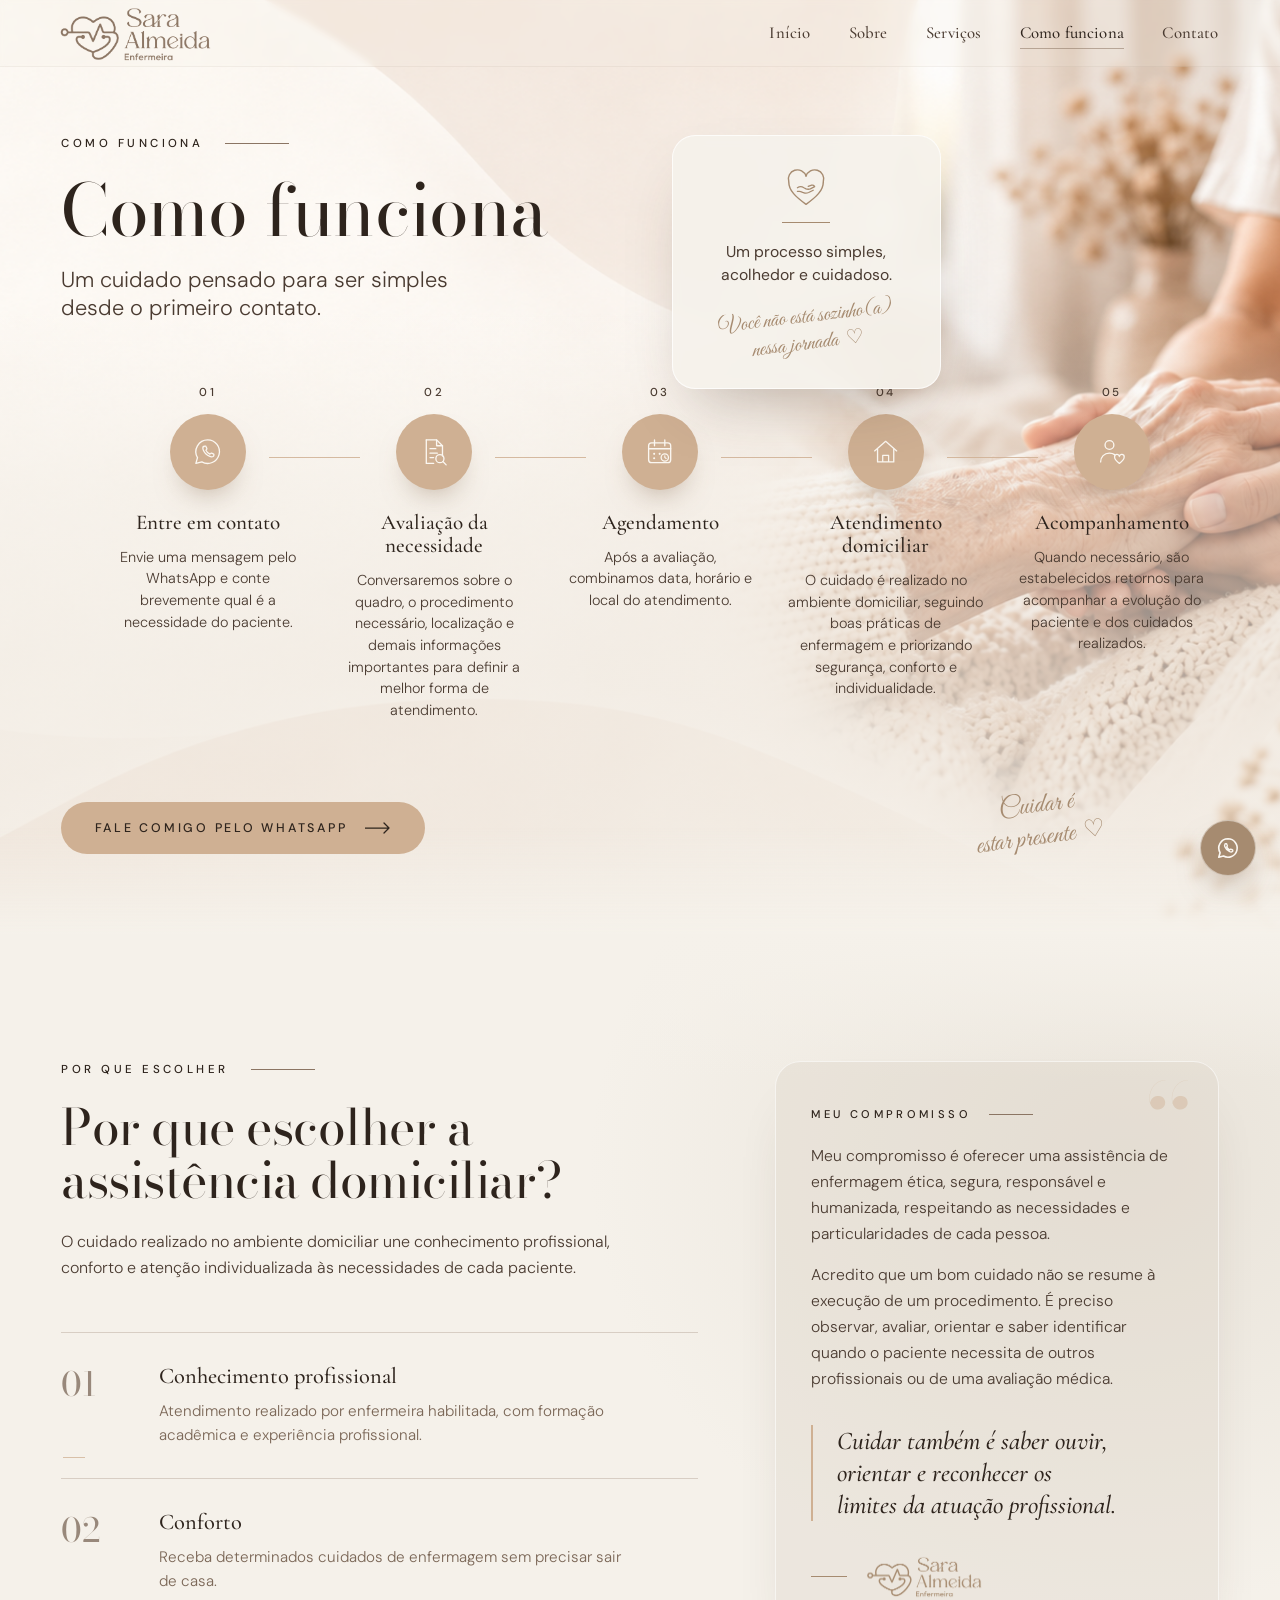
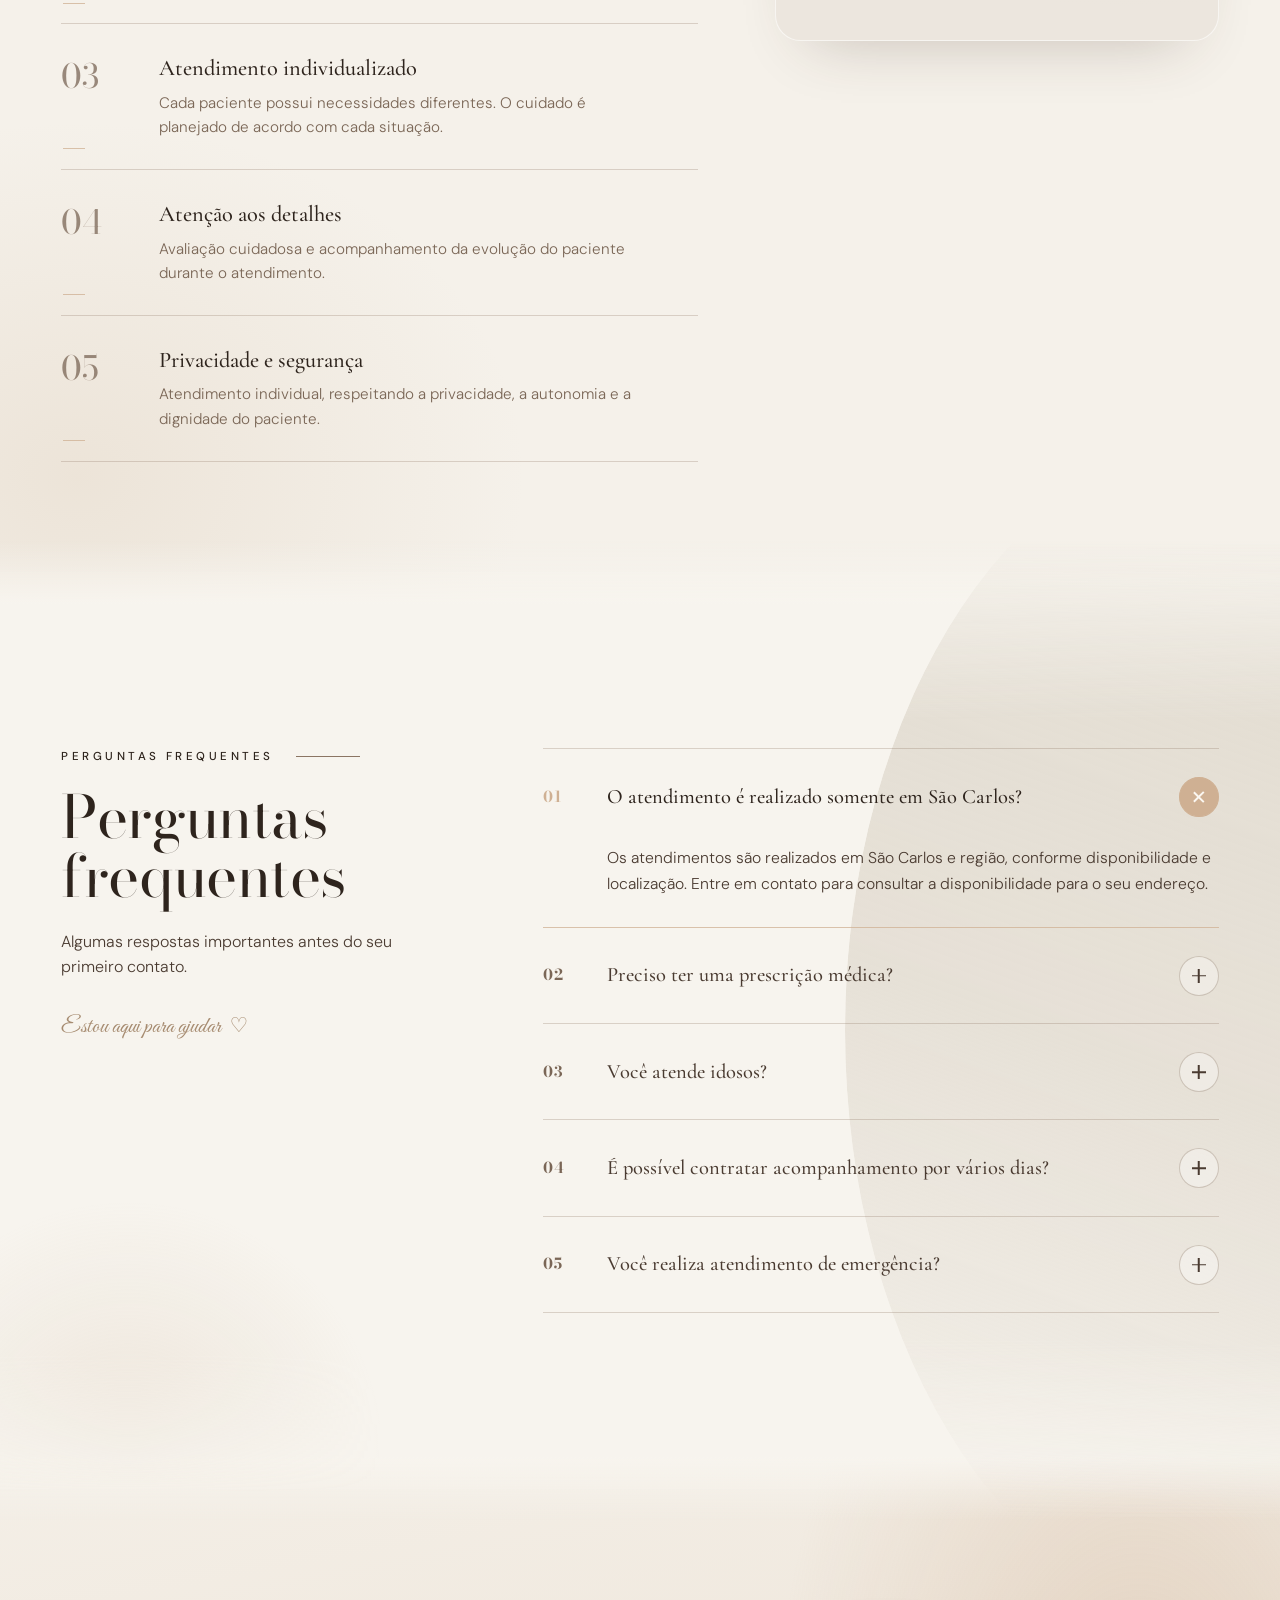
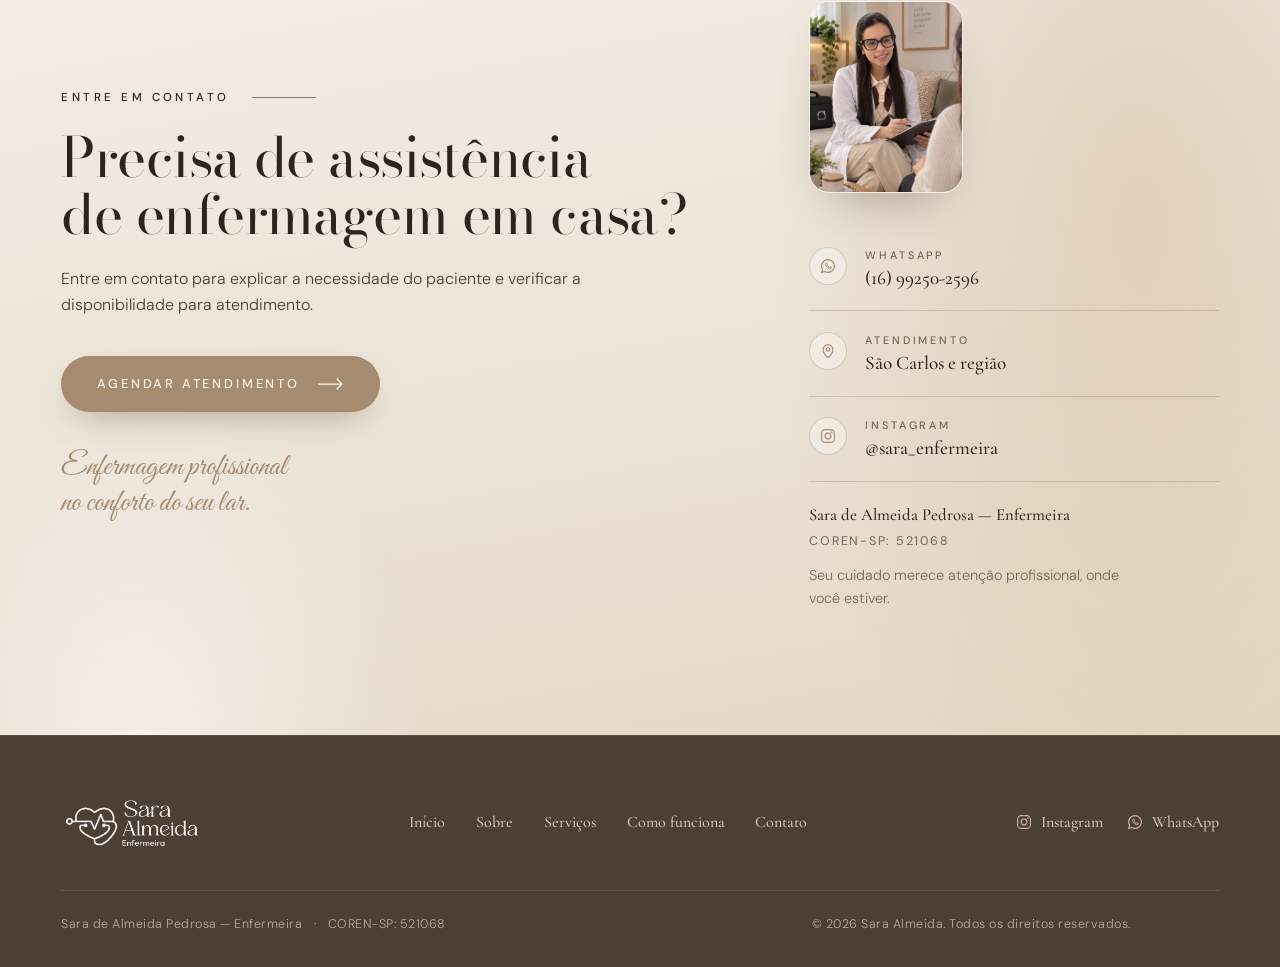
==== commit 0a8de43c: "Hero com estetoscópio 3D, novo Instagram e ajustes nos carrosséis - Adiciona container do modelo 3D " ====
--- a/atendimento.html
+++ b/atendimento.html
@@ -337,7 +337,7 @@
               <span class="contact__icon" aria-hidden="true"><svg viewBox="0 0 24 24" fill="none" aria-hidden="true"><rect x="3.5" y="3.5" width="17" height="17" rx="5" stroke="currentColor" stroke-width="1.5"/><circle cx="12" cy="12" r="3.8" stroke="currentColor" stroke-width="1.5"/><circle cx="17" cy="7" r="1" fill="currentColor"/></svg></span>
               <div>
                 <span class="contact__key">Instagram</span>
-                <a class="contact__value" href="https://www.instagram.com/sara.asordeep?stkn=MTVyc2oydzE3dmZpdg==" target="_blank" rel="noopener noreferrer" aria-label="Instagram @sara.asordeep (abre em nova aba)">@sara.asordeep</a>
+                <a class="contact__value" href="https://www.instagram.com/sara_enfermeira?utm_source=ig_web_button_share_sheet&rpxt=ZDNlZDc0MzIxNw==" target="_blank" rel="noopener noreferrer" aria-label="Instagram @sara_enfermeira (abre em nova aba)">@sara_enfermeira</a>
               </div>
             </li>
           </ul>
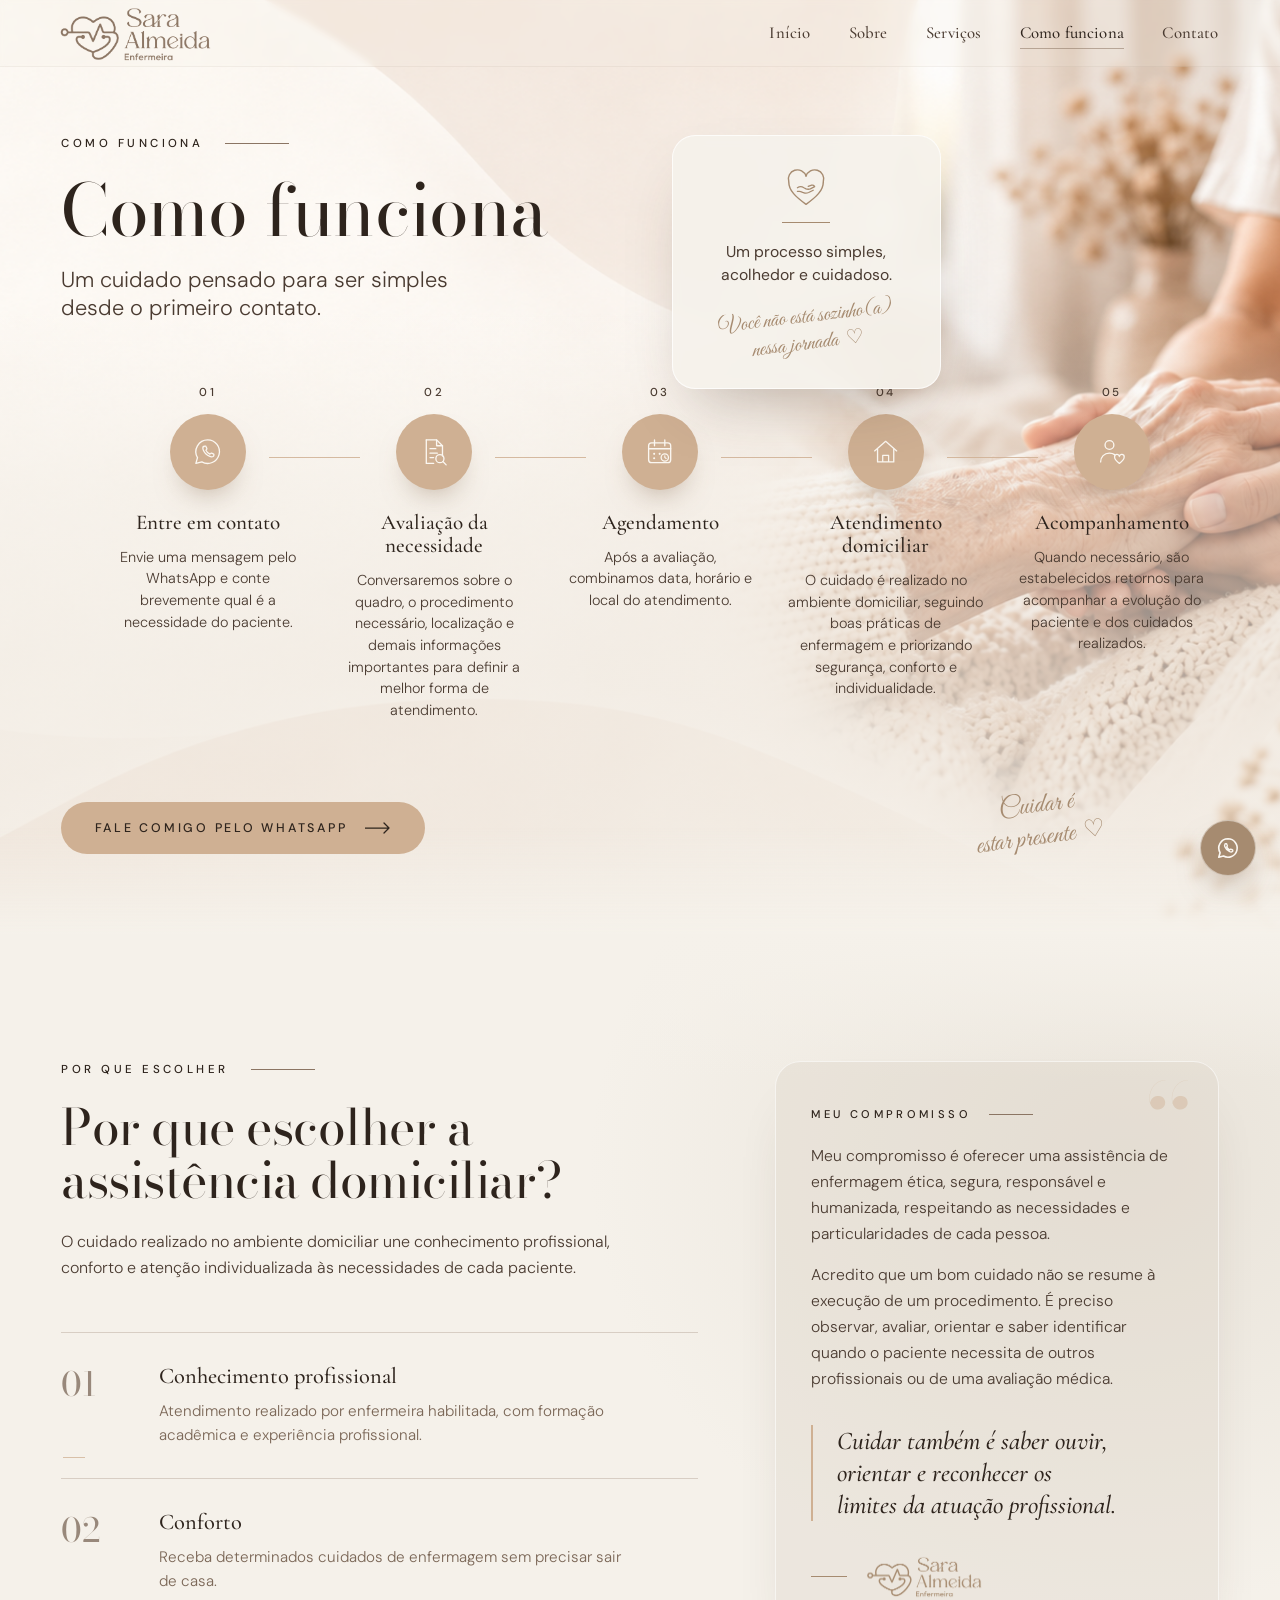
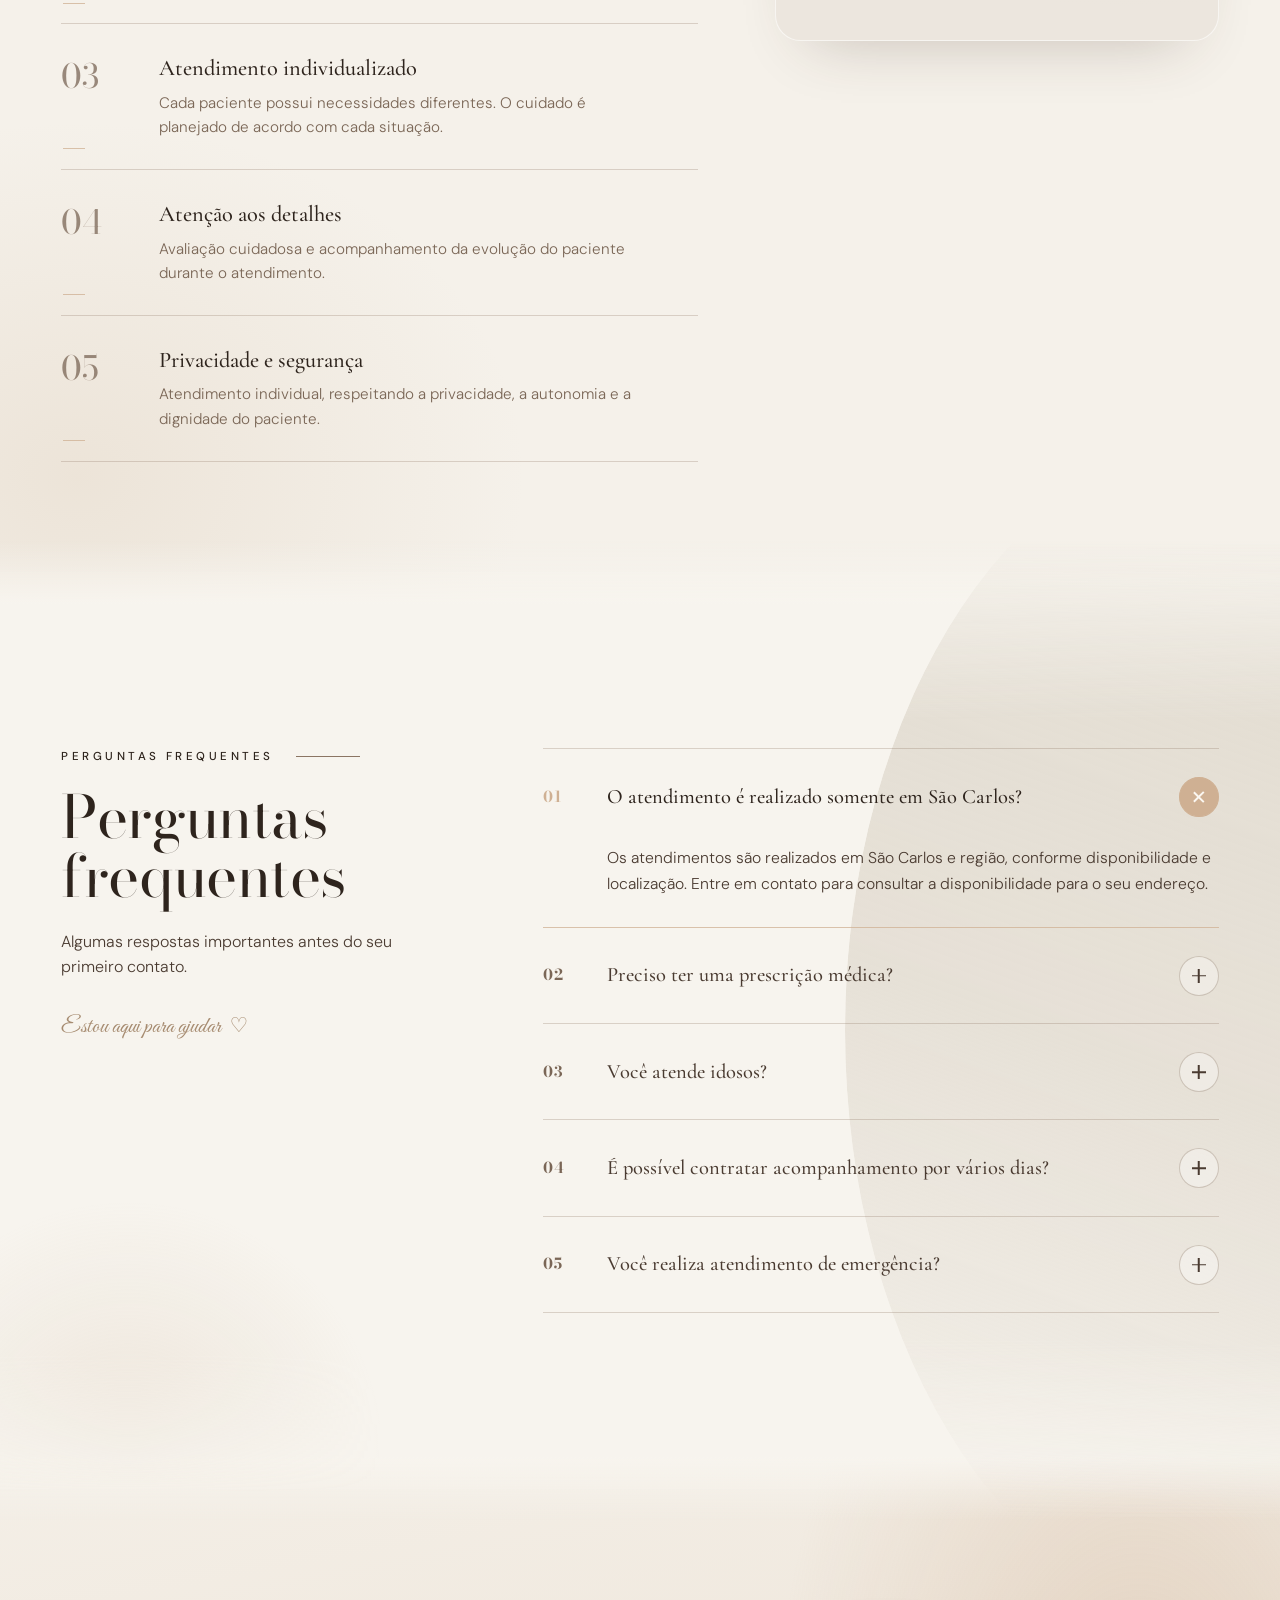
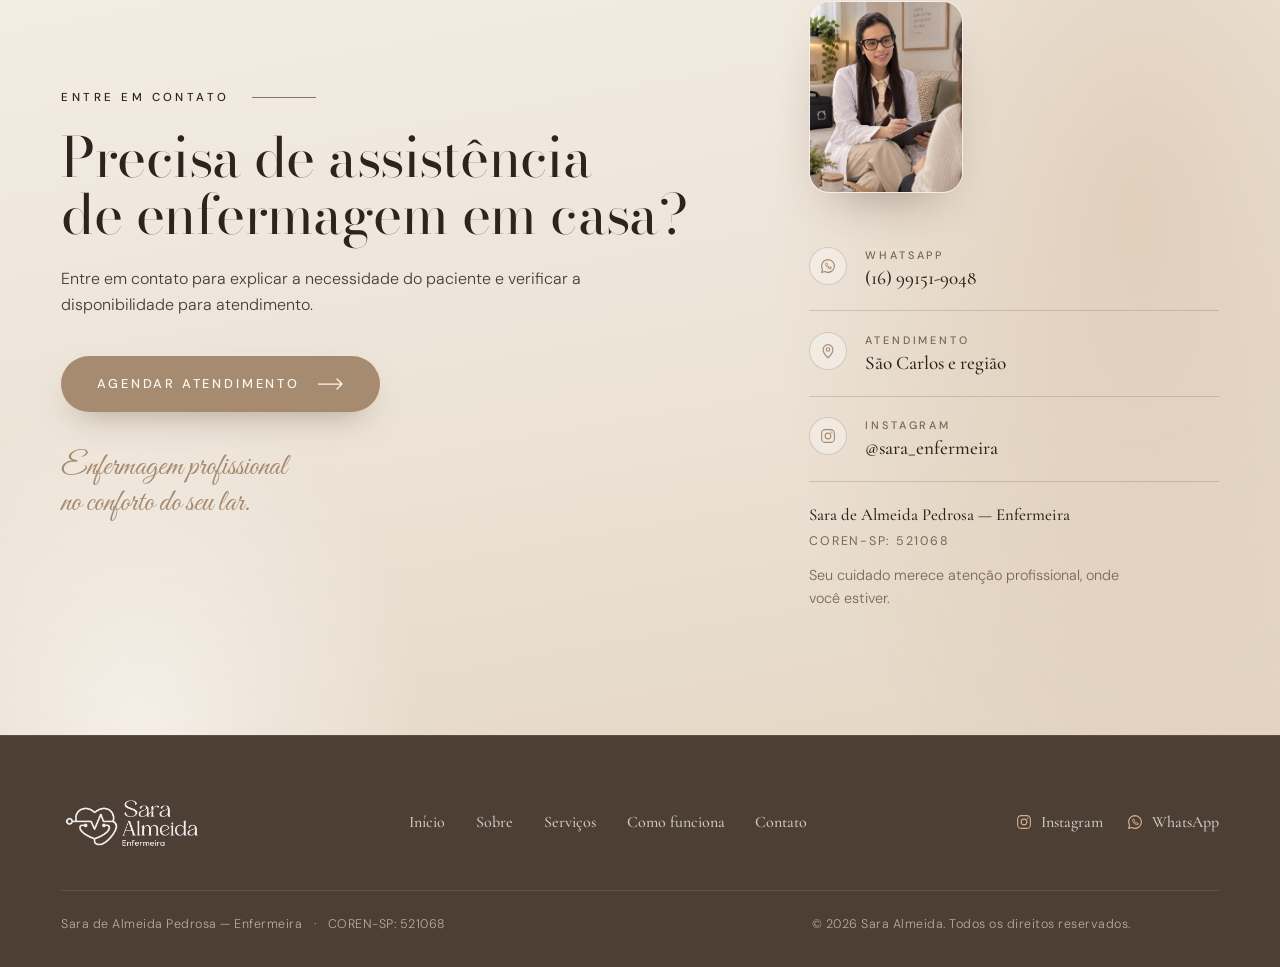
==== commit 97693b91: "Novo WhatsApp, hero ajustada no mobile e seção "Na prática" - Troca o número de contato para (16) 99" ====
--- a/atendimento.html
+++ b/atendimento.html
@@ -120,7 +120,7 @@
         </ol>
 
         <div class="how__footer">
-          <a class="btn btn--about btn--how reveal reveal--cta" style="--d: 1500ms" href="https://wa.me/5516992502596" target="_blank" rel="noopener noreferrer" aria-label="Fale comigo pelo WhatsApp" data-wa-modal>
+          <a class="btn btn--about btn--how reveal reveal--cta" style="--d: 1500ms" href="https://wa.me/5516991519048" target="_blank" rel="noopener noreferrer" aria-label="Fale comigo pelo WhatsApp" data-wa-modal>
             <span class="btn__label">Fale comigo pelo WhatsApp</span>
             <svg class="btn__arrow" width="26" height="12" viewBox="0 0 26 12" fill="none" aria-hidden="true">
               <path d="M0 6h24M19 1l5 5-5 5" stroke="currentColor" stroke-width="1.25" stroke-linecap="round" stroke-linejoin="round"/>
@@ -303,7 +303,7 @@
           <h2 class="contact__title reveal reveal--left reveal--quick" style="--d: 120ms">Precisa de assistência <br class="contact__br">de enfermagem em casa?</h2>
           <p class="contact__text reveal reveal--up-xs" style="--d: 240ms">Entre em contato para explicar a necessidade do paciente e verificar a disponibilidade para atendimento.</p>
 
-          <a class="btn btn--cta reveal reveal--cta" style="--d: 380ms" href="https://wa.me/5516992502596" target="_blank" rel="noopener noreferrer" aria-label="Agendar atendimento pelo WhatsApp" data-wa-modal>
+          <a class="btn btn--cta reveal reveal--cta" style="--d: 380ms" href="https://wa.me/5516991519048" target="_blank" rel="noopener noreferrer" aria-label="Agendar atendimento pelo WhatsApp" data-wa-modal>
             <span class="btn__label">Agendar atendimento</span>
             <svg class="btn__arrow" width="26" height="12" viewBox="0 0 26 12" fill="none" aria-hidden="true">
               <path d="M0 6h24M19 1l5 5-5 5" stroke="currentColor" stroke-width="1.25" stroke-linecap="round" stroke-linejoin="round"/>
@@ -323,7 +323,7 @@
               <span class="contact__icon" aria-hidden="true"><svg viewBox="0 0 24 24" fill="none" aria-hidden="true"><path d="M12 3.5a8.5 8.5 0 0 0-7.3 12.8L3.5 20.5l4.3-1.1A8.5 8.5 0 1 0 12 3.5Z" stroke="currentColor" stroke-width="1.5" stroke-linejoin="round"/><path d="M9.1 8.6c.2-.5.5-.5.8-.5h.5c.2 0 .4.1.5.4l.5 1.3c.1.2 0 .4-.1.6l-.5.6c.6 1.2 1.5 2.1 2.7 2.7l.6-.5c.2-.2.4-.2.6-.1l1.3.5c.3.1.4.3.4.5v.5c0 .3-.1.6-.5.8-.7.4-1.5.3-2.3 0-2.1-.9-3.7-2.4-4.5-4.5-.3-.8-.4-1.6 0-2.3Z" stroke="currentColor" stroke-width="1.3" stroke-linejoin="round"/></svg></span>
               <div>
                 <span class="contact__key">WhatsApp</span>
-                <a class="contact__value" href="https://wa.me/5516992502596" target="_blank" rel="noopener noreferrer" aria-label="Falar com Sara pelo WhatsApp: (16) 99250-2596 (abre em nova aba)">(16) 99250-2596</a>
+                <a class="contact__value" href="https://wa.me/5516991519048" target="_blank" rel="noopener noreferrer" aria-label="Falar com Sara pelo WhatsApp: (16) 99151-9048 (abre em nova aba)">(16) 99151-9048</a>
               </div>
             </li>
             <li class="contact__item" style="--d: 420ms">
@@ -371,7 +371,7 @@
 
         <div class="footer__social">
           <a href="https://www.instagram.com/sara.asordeep?stkn=MTVyc2oydzE3dmZpdg==" target="_blank" rel="noopener noreferrer" aria-label="Instagram @sara.asordeep (abre em nova aba)"><svg viewBox="0 0 24 24" fill="none" aria-hidden="true"><rect x="3.5" y="3.5" width="17" height="17" rx="5" stroke="currentColor" stroke-width="1.5"/><circle cx="12" cy="12" r="3.8" stroke="currentColor" stroke-width="1.5"/><circle cx="17" cy="7" r="1" fill="currentColor"/></svg><span>Instagram</span></a>
-          <a href="https://wa.me/5516992502596" target="_blank" rel="noopener noreferrer" aria-label="Falar com Sara pelo WhatsApp (abre em nova aba)"><svg viewBox="0 0 24 24" fill="none" aria-hidden="true"><path d="M12 3.5a8.5 8.5 0 0 0-7.3 12.8L3.5 20.5l4.3-1.1A8.5 8.5 0 1 0 12 3.5Z" stroke="currentColor" stroke-width="1.5" stroke-linejoin="round"/><path d="M9.1 8.6c.2-.5.5-.5.8-.5h.5c.2 0 .4.1.5.4l.5 1.3c.1.2 0 .4-.1.6l-.5.6c.6 1.2 1.5 2.1 2.7 2.7l.6-.5c.2-.2.4-.2.6-.1l1.3.5c.3.1.4.3.4.5v.5c0 .3-.1.6-.5.8-.7.4-1.5.3-2.3 0-2.1-.9-3.7-2.4-4.5-4.5-.3-.8-.4-1.6 0-2.3Z" stroke="currentColor" stroke-width="1.3" stroke-linejoin="round"/></svg><span>WhatsApp</span></a>
+          <a href="https://wa.me/5516991519048" target="_blank" rel="noopener noreferrer" aria-label="Falar com Sara pelo WhatsApp (abre em nova aba)"><svg viewBox="0 0 24 24" fill="none" aria-hidden="true"><path d="M12 3.5a8.5 8.5 0 0 0-7.3 12.8L3.5 20.5l4.3-1.1A8.5 8.5 0 1 0 12 3.5Z" stroke="currentColor" stroke-width="1.5" stroke-linejoin="round"/><path d="M9.1 8.6c.2-.5.5-.5.8-.5h.5c.2 0 .4.1.5.4l.5 1.3c.1.2 0 .4-.1.6l-.5.6c.6 1.2 1.5 2.1 2.7 2.7l.6-.5c.2-.2.4-.2.6-.1l1.3.5c.3.1.4.3.4.5v.5c0 .3-.1.6-.5.8-.7.4-1.5.3-2.3 0-2.1-.9-3.7-2.4-4.5-4.5-.3-.8-.4-1.6 0-2.3Z" stroke="currentColor" stroke-width="1.3" stroke-linejoin="round"/></svg><span>WhatsApp</span></a>
         </div>
       </div>
 
@@ -383,7 +383,7 @@
   </footer>
 
   <!-- WhatsApp flutuante -->
-  <a class="wa-float" href="https://wa.me/5516992502596" target="_blank" rel="noopener noreferrer" aria-label="Falar com Sara pelo WhatsApp" data-wa-modal><svg viewBox="0 0 24 24" fill="none" aria-hidden="true"><path d="M12 3.5a8.5 8.5 0 0 0-7.3 12.8L3.5 20.5l4.3-1.1A8.5 8.5 0 1 0 12 3.5Z" stroke="currentColor" stroke-width="1.5" stroke-linejoin="round"/><path d="M9.1 8.6c.2-.5.5-.5.8-.5h.5c.2 0 .4.1.5.4l.5 1.3c.1.2 0 .4-.1.6l-.5.6c.6 1.2 1.5 2.1 2.7 2.7l.6-.5c.2-.2.4-.2.6-.1l1.3.5c.3.1.4.3.4.5v.5c0 .3-.1.6-.5.8-.7.4-1.5.3-2.3 0-2.1-.9-3.7-2.4-4.5-4.5-.3-.8-.4-1.6 0-2.3Z" stroke="currentColor" stroke-width="1.3" stroke-linejoin="round"/></svg></a>
+  <a class="wa-float" href="https://wa.me/5516991519048" target="_blank" rel="noopener noreferrer" aria-label="Falar com Sara pelo WhatsApp" data-wa-modal><svg viewBox="0 0 24 24" fill="none" aria-hidden="true"><path d="M12 3.5a8.5 8.5 0 0 0-7.3 12.8L3.5 20.5l4.3-1.1A8.5 8.5 0 1 0 12 3.5Z" stroke="currentColor" stroke-width="1.5" stroke-linejoin="round"/><path d="M9.1 8.6c.2-.5.5-.5.8-.5h.5c.2 0 .4.1.5.4l.5 1.3c.1.2 0 .4-.1.6l-.5.6c.6 1.2 1.5 2.1 2.7 2.7l.6-.5c.2-.2.4-.2.6-.1l1.3.5c.3.1.4.3.4.5v.5c0 .3-.1.6-.5.8-.7.4-1.5.3-2.3 0-2.1-.9-3.7-2.4-4.5-4.5-.3-.8-.4-1.6 0-2.3Z" stroke="currentColor" stroke-width="1.3" stroke-linejoin="round"/></svg></a>
 
   <script src="js/main.js" defer></script>
 </body>
--- a/css/styles.css
+++ b/css/styles.css
@@ -1281,6 +1281,137 @@
   .services__br { display: none; }
   .services__title { font-size: clamp(2rem, 8.6vw, 2.5rem); }
   .service { grid-template-columns: 40px minmax(0, 1fr); gap: 14px; }
+}
+
+/* =====================================================================
+   NA PRÁTICA (galeria de procedimentos, entre as seções 3 e 4)
+   Fundo creme liso: as faixas de transição de .services e .who já
+   terminam nesse tom, então a seção se encaixa sem emendas.
+   ===================================================================== */
+.practice {
+  position: relative;
+  background: var(--cream);
+  padding-block: clamp(72px, 10vh, 120px) clamp(80px, 11vh, 130px);
+}
+
+.practice__head { max-width: 720px; }
+
+.practice__label {
+  display: flex;
+  align-items: center;
+  gap: 22px;
+  font-size: clamp(0.72rem, 0.82vw, 0.85rem);
+  font-weight: 500;
+  letter-spacing: 0.3em;
+  text-transform: uppercase;
+  color: var(--ink);
+}
+.practice__label-line {
+  width: clamp(48px, 5vw, 84px);
+  height: 1px;
+  background: var(--ink-line);
+  transform: scaleX(0);
+  transform-origin: left center;
+  transition: transform 900ms var(--ease-out) calc(var(--d, 0ms) + 260ms);
+}
+.is-visible .practice__label-line { transform: scaleX(1); }
+
+.practice__title {
+  margin-top: clamp(16px, 1.8vw, 28px);
+  font-family: var(--font-display);
+  font-weight: 400;
+  font-size: clamp(2.4rem, 4.2vw, 4.4rem);
+  line-height: 1.02;
+  letter-spacing: -0.01em;
+  color: var(--ink);
+  text-wrap: balance;
+}
+
+.practice__intro {
+  margin-top: clamp(14px, 1.5vw, 22px);
+  font-size: clamp(1.05rem, 1.35vw, 1.4rem);
+  font-weight: 300;
+  line-height: 1.4;
+  color: var(--ink-soft);
+}
+
+.practice__grid {
+  display: grid;
+  grid-template-columns: repeat(4, minmax(0, 1fr));
+  gap: clamp(20px, 2.2vw, 36px);
+  margin-top: clamp(40px, 5vw, 72px);
+}
+
+.practice__card { display: flex; flex-direction: column; }
+
+.practice__photo {
+  margin: 0;
+  aspect-ratio: 4 / 5;
+  border-radius: 24px;
+  overflow: hidden;
+  border: 1px solid rgba(255, 255, 255, 0.55);
+  box-shadow: 0 26px 50px -30px rgba(70, 50, 35, 0.45);
+  background: var(--linen);
+}
+.practice__photo img {
+  width: 100%;
+  height: 100%;
+  object-fit: cover;
+}
+
+.practice__num {
+  margin-top: clamp(18px, 1.6vw, 24px);
+  font-family: var(--font-display);
+  font-size: 0.95rem;
+  letter-spacing: 0.08em;
+  color: var(--caramel-deep);
+}
+
+.practice__name {
+  margin: 6px 0 0;
+  font-family: var(--font-serif);
+  font-weight: 500;
+  font-size: clamp(1.45rem, 1.7vw, 1.8rem);
+  line-height: 1.12;
+  color: var(--ink);
+}
+
+.practice__text {
+  margin-top: 10px;
+  font-size: 0.95rem;
+  font-weight: 300;
+  line-height: 1.6;
+  color: var(--ink-soft);
+}
+
+@media (hover: hover) and (pointer: fine) {
+  .practice__photo.is-reveal-done img { transition: transform 600ms var(--ease-out); }
+  .practice__card:hover .practice__photo.is-reveal-done img { transform: scale(1.035); }
+}
+
+@media (max-width: 1180px) {
+  .practice__grid { grid-template-columns: repeat(2, minmax(0, 1fr)); gap: 40px 28px; }
+  .practice__photo { aspect-ratio: 5 / 4; }
+}
+
+/* Mobile: os cards viram uma faixa horizontal com snap, como um carrossel leve */
+@media (max-width: 640px) {
+  .practice__grid {
+    grid-template-columns: none;
+    grid-auto-flow: column;
+    grid-auto-columns: 78%;
+    gap: 16px;
+    margin-inline: calc(var(--gutter) * -1);
+    padding-inline: var(--gutter);
+    padding-bottom: 8px;
+    overflow-x: auto;
+    scroll-snap-type: x mandatory;
+    scroll-padding-inline: var(--gutter);
+    scrollbar-width: none;
+  }
+  .practice__grid::-webkit-scrollbar { display: none; }
+  .practice__card { scroll-snap-align: start; }
+  .practice__photo { aspect-ratio: 4 / 5; border-radius: 20px; }
 }
 
 /* =====================================================================
@@ -3324,7 +3455,18 @@
 @media (max-width: 900px) {
   .hero__content { max-width: 100%; transform: none; }
   .hero__inner { justify-content: flex-end; padding-bottom: clamp(120px, 16vh, 160px); }
-  .hero__bg { background-position: 60% 50%; }
+  /* Em telas retrato o "cover" cortava a placa (objeto à direita da imagem).
+     Aqui a imagem é dimensionada pela largura e ancorada à direita, logo
+     abaixo do header, para a placa caber inteira; o restante vira creme. */
+  .hero__bg {
+    --hero-w: 170vw;
+    --hero-y: 64px;
+    background:
+      linear-gradient(180deg, rgba(var(--cream-rgb), 0) 62%, var(--cream) 100%)
+        right var(--hero-y) / var(--hero-w) calc(var(--hero-w) * 0.5628) no-repeat,
+      url("../Assets/fundo - hero.png") right var(--hero-y) / var(--hero-w) auto no-repeat,
+      var(--cream);
+  }
   .hero__veil {
     background:
       linear-gradient(180deg,
@@ -3374,7 +3516,7 @@
   .hero__br { display: none; }
   .hero__title { font-size: clamp(2.35rem, 10.4vw, 3rem); }
   .hero__subtitle { font-size: 0.95rem; letter-spacing: 0.04em; }
-  .hero__bg { background-position: 58% 50%; }
+  .hero__bg { --hero-w: 205vw; }
   .hero__line { margin-bottom: 24px; }
 
   .about { padding-block: 104px 72px; }
